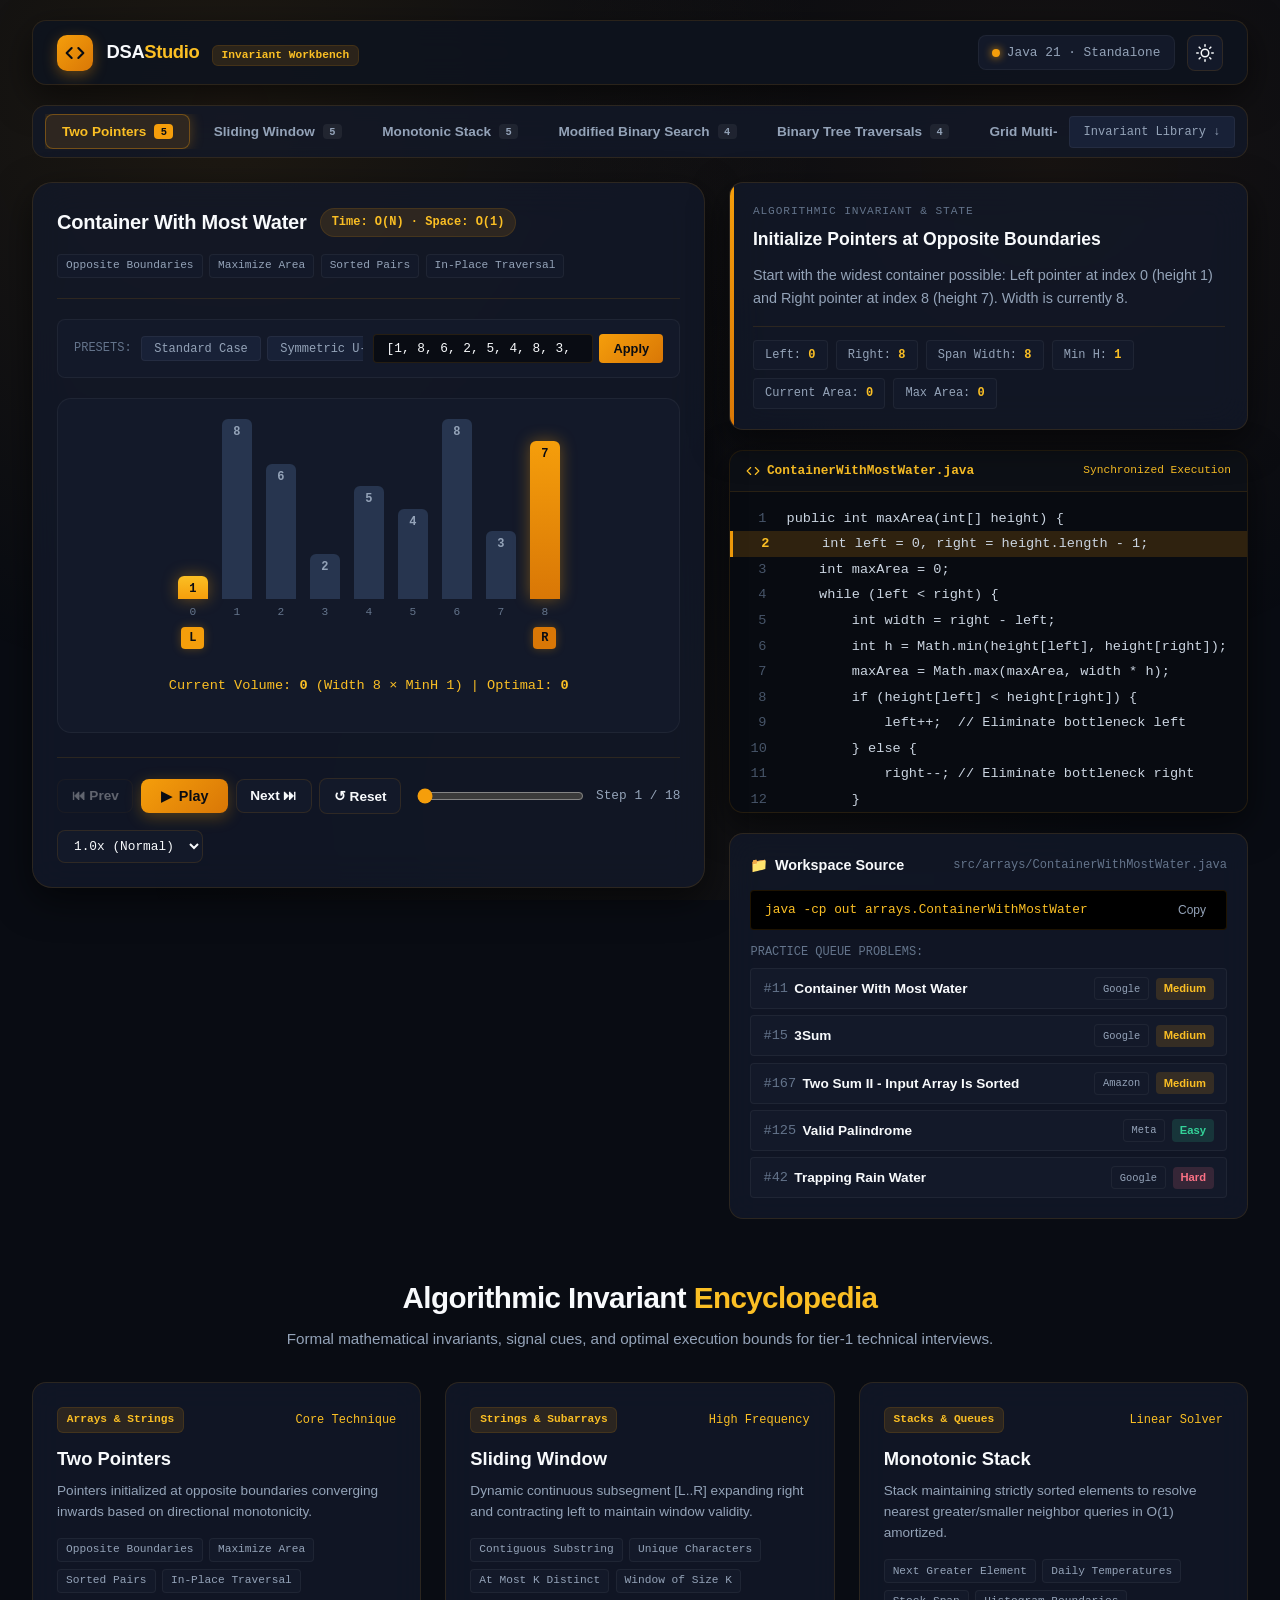
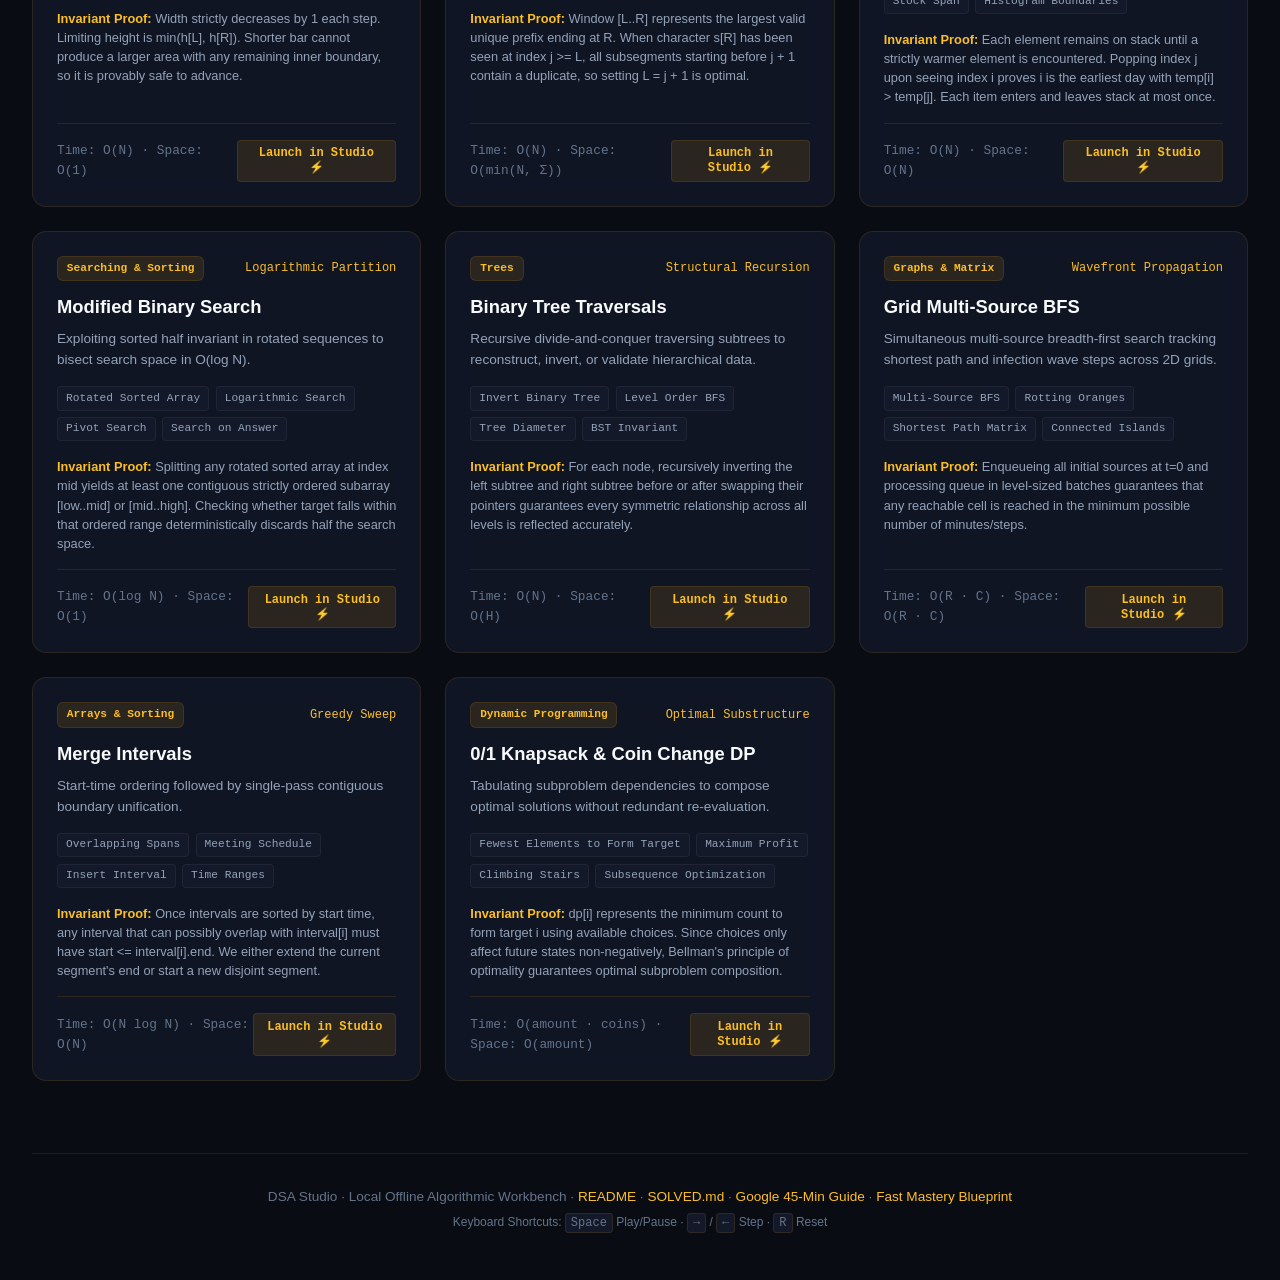
==== index.html @ 9b8bbc6b "visualiser added" ====
<!DOCTYPE html>
<html lang="en" data-theme="dark">
<head>
  <meta charset="UTF-8">
  <meta name="viewport" content="width=device-width, initial-scale=1.0">
  <title>DSA Studio — Algorithmic Invariant & State Workbench</title>
  <link rel="stylesheet" href="styles.css">
  <link rel="icon" href="data:image/svg+xml,<svg xmlns=%22http://www.w3.org/2000/svg%22 viewBox=%220 0 100 100%22><text y=%22.9em%22 font-size=%2290%22>⚡</text></svg>">
</head>
<body>

  <!-- Ambient Amber Glow Background -->
  <div class="ambient-halo"></div>

  <div class="studio-container">

    <!-- Top Studio Header -->
    <header class="studio-header">
      <div class="brand-section">
        <div class="brand-icon">
          <svg viewBox="0 0 24 24" fill="none" stroke="currentColor" stroke-linecap="round" stroke-linejoin="round">
            <polyline points="16 18 22 12 16 6"></polyline>
            <polyline points="8 6 2 12 8 18"></polyline>
          </svg>
        </div>
        <div>
          <span class="brand-title">DSA<span>Studio</span></span>
          <span class="status-tag" style="margin-left: 0.5rem;">Invariant Workbench</span>
        </div>
      </div>

      <div class="header-right-tools">
        <div class="tool-chip">
          <span class="live-indicator"></span>
          <span>Java 21 · Standalone</span>
        </div>
        <button id="themeToggle" class="theme-toggle-btn" title="Toggle Light/Dark Theme" aria-label="Toggle Theme">
          <svg width="18" height="18" viewBox="0 0 24 24" fill="none" stroke="currentColor" stroke-width="2" stroke-linecap="round" stroke-linejoin="round">
            <circle cx="12" cy="12" r="5"></circle>
            <line x1="12" y1="1" x2="12" y2="3"></line>
            <line x1="12" y1="21" x2="12" y2="23"></line>
            <line x1="4.22" y1="4.22" x2="5.64" y2="5.64"></line>
            <line x1="18.36" y1="18.36" x2="19.78" y2="19.78"></line>
            <line x1="1" y1="12" x2="3" y2="12"></line>
            <line x1="21" y1="12" x2="23" y2="12"></line>
            <line x1="4.22" y1="19.78" x2="5.64" y2="18.36"></line>
            <line x1="18.36" y1="5.64" x2="19.78" y2="4.22"></line>
          </svg>
        </button>
      </div>
    </header>

    <!-- Horizontal Pattern Selector Strip -->
    <nav class="pattern-strip-wrapper">
      <ul id="patternNavTrack" class="pattern-nav-track">
        <!-- Rendered dynamically by app.js -->
      </ul>
      <button class="preset-chip-btn" onclick="document.getElementById('referenceSection').scrollIntoView({behavior: 'smooth'})" style="padding: 0.5rem 0.85rem;">
        Invariant Library ↓
      </button>
    </nav>

    <!-- Main Studio Cockpit Grid -->
    <main class="studio-cockpit-grid">
      
      <!-- Left Panel: Execution & Canvas Stage -->
      <section class="execution-stage-card">
        
        <div class="stage-top-meta">
          <div class="problem-header-info">
            <h2 id="stageProblemTitle" class="stage-title">Container With Most Water</h2>
            <span id="stageComplexityPill" class="complexity-pill">Time: O(N) · Space: O(1)</span>
          </div>
          <div id="signalKeywordsRow" class="keywords-tag-row" style="margin-bottom: 0;">
            <!-- Rendered dynamically -->
          </div>
        </div>

        <!-- Input Workbench with Presets -->
        <div class="input-workbench-row">
          <span style="font-size: 0.75rem; font-family: var(--font-mono); color: var(--text-dim); text-transform: uppercase;">Presets:</span>
          <div id="presetPillsRow" class="preset-pills-row">
            <!-- Preset buttons rendered dynamically -->
          </div>
          <div style="display: flex; align-items: center; gap: 0.4rem;">
            <input type="text" id="customInputBox" class="custom-input-box" placeholder="Custom input...">
            <button id="applyInputBtn" class="apply-btn">Apply</button>
          </div>
        </div>

        <!-- Primary Canvas Display Area -->
        <div id="canvasDisplayStage" class="canvas-display-stage">
          <!-- Rendered dynamically based on current pattern -->
        </div>

        <!-- Playback Console Bar -->
        <div class="playback-console-bar">
          <div class="playback-ctrl-group">
            <button id="prevStepBtn" class="control-step-btn" title="Previous Step (Left Arrow)">⏮ Prev</button>
            <button id="playPauseBtn" class="play-action-btn" title="Play/Pause (Spacebar)">
              <span id="playIcon">▶</span> <span id="playText">Play</span>
            </button>
            <button id="nextStepBtn" class="control-step-btn" title="Next Step (Right Arrow)">Next ⏭</button>
            <button id="resetBtn" class="control-step-btn" title="Reset (R)">↺ Reset</button>
          </div>

          <!-- Scrubbing Slider -->
          <div class="scrubber-slider-wrapper">
            <input type="range" id="scrubberSlider" class="scrubber-slider" min="0" max="10" value="0">
            <span id="scrubberCounter" class="scrubber-counter">Step 1 / 10</span>
          </div>

          <!-- Speed Controls -->
          <div>
            <select id="speedDropdown" class="speed-dropdown">
              <option value="0.5">0.5x (Slow)</option>
              <option value="1" selected>1.0x (Normal)</option>
              <option value="1.5">1.5x (Fast)</option>
              <option value="2.5">2.5x (Sprint)</option>
            </select>
          </div>
        </div>

      </section>

      <!-- Right Panel: Invariant Telemetry & Synchronized Java Code -->
      <aside class="inspector-cockpit-column">
        
        <!-- Invariant & Decision Card -->
        <div class="invariant-card">
          <div class="card-label-small">Algorithmic Invariant & State</div>
          <h3 id="stepHeadline" class="step-headline">Evaluating State</h3>
          <p id="stepRationaleBody" class="step-rationale-body">
            Algorithmic invariant explanation detailing why this step is provably optimal.
          </p>
          <div id="telemetryGrid" class="telemetry-grid">
            <!-- Rendered dynamically -->
          </div>
        </div>

        <!-- Synchronized Java Code Viewer -->
        <div class="code-viewer-panel">
          <div class="code-titlebar">
            <div class="file-tab-label">
              <svg width="14" height="14" viewBox="0 0 24 24" fill="none" stroke="currentColor" stroke-width="2" stroke-linecap="round" stroke-linejoin="round">
                <polyline points="16 18 22 12 16 6"></polyline>
                <polyline points="8 6 2 12 8 18"></polyline>
              </svg>
              <span id="codeFilenameLabel">ContainerWithMostWater.java</span>
            </div>
            <span style="font-family: var(--font-mono); font-size: 0.7rem; color: var(--accent-light);">Synchronized Execution</span>
          </div>
          <div id="codeLinesScrollbox" class="code-lines-scrollbox">
            <!-- Code with active-line beacon -->
          </div>
        </div>

        <!-- Workspace Repo Practice Card -->
        <div class="repo-practice-box">
          <div class="repo-header-row">
            <div class="repo-label-title">
              <span style="color: var(--accent);">📁</span> Workspace Source
            </div>
            <span id="repoPathText" style="font-family: var(--font-mono); font-size: 0.75rem; color: var(--text-dim);">src/arrays/...</span>
          </div>

          <div class="cli-pill-box">
            <span id="cliCmdLabel">java -cp out arrays.ContainerWithMostWater</span>
            <button id="copyCliBtn" class="copy-icon-btn" title="Copy CLI Command">Copy</button>
          </div>

          <div style="font-size: 0.75rem; font-family: var(--font-mono); color: var(--text-dim); margin-bottom: 0.4rem; text-transform: uppercase;">
            Practice Queue Problems:
          </div>
          <ul id="practiceQueueList" class="problem-list-container">
            <!-- Curated problem entries -->
          </ul>
        </div>

      </aside>

    </main>

    <!-- Bottom Invariant Reference Section -->
    <section id="referenceSection" class="reference-matrix-section">
      <div class="matrix-header-box">
        <h2 class="matrix-heading">Algorithmic Invariant <span>Encyclopedia</span></h2>
        <p style="color: var(--text-muted); font-size: 0.95rem; margin-top: 0.35rem;">
          Formal mathematical invariants, signal cues, and optimal execution bounds for tier-1 technical interviews.
        </p>
      </div>

      <div id="referenceCardsGrid" class="matrix-cards-grid">
        <!-- Rendered dynamically from PATTERNS_DATA -->
      </div>
    </section>

    <!-- Studio Footer -->
    <footer class="studio-footer">
      <p>
        DSA Studio · Local Offline Algorithmic Workbench · 
        <a href="../README.md">README</a> · 
        <a href="../SOLVED.md">SOLVED.md</a> · 
        <a href="../notes/Google_Interview_Guide.md">Google 45-Min Guide</a> ·
        <a href="../notes/Fast_Learning_and_Deep_Mastery_Guide.md">Fast Mastery Blueprint</a>
      </p>
      <p style="margin-top: 0.4rem; font-size: 0.75rem; color: var(--text-dim);">
        Keyboard Shortcuts: <kbd style="background:var(--bg-surface); padding:2px 5px; border-radius:3px; border:1px solid var(--border);">Space</kbd> Play/Pause · 
        <kbd style="background:var(--bg-surface); padding:2px 5px; border-radius:3px; border:1px solid var(--border);">→</kbd> / <kbd style="background:var(--bg-surface); padding:2px 5px; border-radius:3px; border:1px solid var(--border);">←</kbd> Step · 
        <kbd style="background:var(--bg-surface); padding:2px 5px; border-radius:3px; border:1px solid var(--border);">R</kbd> Reset
      </p>
    </footer>

  </div>

  <!-- Scripts -->
  <script src="patterns-data.js"></script>
  <script src="visualizers.js"></script>
  <script src="app.js"></script>

</body>
</html>
---- styles.css ----
/* ==========================================================================
   DSA Studio & Algorithmic Workbench Stylesheet
   Theme: Amber Obsidian / Dark Gold Engineering Lab
   ========================================================================== */

:root {
  /* Amber Primary Palette */
  --accent: #f59e0b;
  --accent-light: #fbbf24;
  --accent-deep: #d97706;
  --accent-soft: #fef3c7;
  --accent-glow: rgba(245, 158, 11, 0.28);
  --accent-glow-subtle: rgba(245, 158, 11, 0.12);

  /* Auxiliary Accents */
  --accent-cyan: #38bdf8;
  --accent-emerald: #34d399;
  --accent-rose: #fb7185;
  --accent-purple: #c084fc;

  /* Dark Titanium Surfaces */
  --bg-primary: #090c13;
  --bg-secondary: #0e131f;
  --bg-surface: #131929;
  --bg-surface-elevated: #182137;
  --bg-card: rgba(19, 25, 41, 0.78);
  --bg-glass: rgba(14, 19, 31, 0.85);

  /* Typography Colors */
  --text-main: #f8fafc;
  --text-muted: #94a3b8;
  --text-dim: #64748b;

  /* Borders & Dividers */
  --border: rgba(245, 158, 11, 0.12);
  --border-strong: rgba(245, 158, 11, 0.35);
  --border-subtle: rgba(255, 255, 255, 0.05);

  /* Radii & Shadows */
  --radius-xs: 4px;
  --radius-sm: 8px;
  --radius-md: 14px;
  --radius-lg: 20px;
  --shadow-card: 0 12px 36px rgba(0, 0, 0, 0.55);
  --shadow-glow: 0 0 28px rgba(245, 158, 11, 0.2);

  /* Typography */
  --font-sans: -apple-system, BlinkMacSystemFont, "Segoe UI", Roboto, Inter, Helvetica, Arial, sans-serif;
  --font-mono: "JetBrains Mono", "SF Mono", Consolas, "Liberation Mono", Menlo, monospace;
}

[data-theme="light"] {
  --bg-primary: #fdfbf7;
  --bg-secondary: #f6f2e9;
  --bg-surface: #ffffff;
  --bg-surface-elevated: #fbf7ee;
  --bg-card: rgba(255, 255, 255, 0.9);
  --bg-glass: rgba(253, 251, 247, 0.88);

  --text-main: #18181b;
  --text-muted: #52525b;
  --text-dim: #a1a1aa;

  --border: rgba(217, 119, 6, 0.18);
  --border-strong: rgba(217, 119, 6, 0.45);
  --border-subtle: rgba(0, 0, 0, 0.06);

  --shadow-card: 0 8px 24px rgba(217, 119, 6, 0.08);
  --shadow-glow: 0 0 20px rgba(245, 158, 11, 0.15);
}

* {
  box-sizing: border-box;
  margin: 0;
  padding: 0;
}

body {
  background-color: var(--bg-primary);
  color: var(--text-main);
  font-family: var(--font-sans);
  line-height: 1.55;
  overflow-x: hidden;
  min-height: 100vh;
}

/* Ambient Amber Background Halo */
.ambient-halo {
  position: fixed;
  top: 0;
  left: 0;
  width: 100vw;
  height: 100vh;
  pointer-events: none;
  z-index: 0;
  background: 
    radial-gradient(circle at 18% 12%, rgba(245, 158, 11, 0.09) 0%, transparent 45%),
    radial-gradient(circle at 82% 18%, rgba(217, 119, 6, 0.07) 0%, transparent 40%),
    radial-gradient(circle at 50% 90%, rgba(245, 158, 11, 0.04) 0%, transparent 50%);
}

.studio-container {
  position: relative;
  z-index: 1;
  max-width: 1620px;
  margin: 0 auto;
  padding: 1.25rem 2rem 3rem 2rem;
}

/* ==========================================================================
   Studio Workbench Top Header
   ========================================================================== */
.studio-header {
  display: flex;
  align-items: center;
  justify-content: space-between;
  padding: 0.85rem 1.5rem;
  background: var(--bg-glass);
  backdrop-filter: blur(18px);
  -webkit-backdrop-filter: blur(18px);
  border: 1px solid var(--border);
  border-radius: var(--radius-md);
  margin-bottom: 1.25rem;
  box-shadow: var(--shadow-card);
}

.brand-section {
  display: flex;
  align-items: center;
  gap: 0.85rem;
  text-decoration: none;
  color: var(--text-main);
}

.brand-icon {
  width: 36px;
  height: 36px;
  background: linear-gradient(135deg, #f59e0b, #d97706);
  border-radius: 10px;
  display: grid;
  place-items: center;
  box-shadow: 0 4px 14px rgba(245, 158, 11, 0.35);
}

.brand-icon svg {
  width: 20px;
  height: 20px;
  stroke: #090c13;
  stroke-width: 2.5;
}

.brand-title {
  font-size: 1.15rem;
  font-weight: 800;
  letter-spacing: -0.02em;
}

.brand-title span {
  color: var(--accent-light);
}

.status-tag {
  font-size: 0.7rem;
  font-family: var(--font-mono);
  font-weight: 600;
  padding: 0.2rem 0.55rem;
  background: var(--accent-glow-subtle);
  border: 1px solid var(--border);
  border-radius: 6px;
  color: var(--accent-light);
}

.header-right-tools {
  display: flex;
  align-items: center;
  gap: 0.75rem;
}

.tool-chip {
  background: var(--bg-surface);
  border: 1px solid var(--border-subtle);
  color: var(--text-muted);
  padding: 0.4rem 0.85rem;
  border-radius: var(--radius-sm);
  font-size: 0.8rem;
  font-family: var(--font-mono);
  display: flex;
  align-items: center;
  gap: 0.4rem;
}

.tool-chip .live-indicator {
  width: 8px;
  height: 8px;
  border-radius: 50%;
  background: var(--accent);
  box-shadow: 0 0 8px var(--accent);
}

.theme-toggle-btn {
  background: var(--bg-surface);
  border: 1px solid var(--border);
  color: var(--text-main);
  width: 36px;
  height: 36px;
  border-radius: var(--radius-sm);
  display: grid;
  place-items: center;
  cursor: pointer;
  transition: all 0.2s;
}

.theme-toggle-btn:hover {
  border-color: var(--accent);
  color: var(--accent-light);
  box-shadow: 0 0 12px var(--accent-glow);
}

/* ==========================================================================
   Horizontal Pattern Switcher Strip
   ========================================================================== */
.pattern-strip-wrapper {
  background: var(--bg-card);
  backdrop-filter: blur(14px);
  border: 1px solid var(--border);
  border-radius: var(--radius-md);
  padding: 0.5rem 0.75rem;
  margin-bottom: 1.5rem;
  display: flex;
  align-items: center;
  justify-content: space-between;
  gap: 0.75rem;
  overflow-x: auto;
}

.pattern-nav-track {
  display: flex;
  align-items: center;
  gap: 0.4rem;
  list-style: none;
  overflow-x: auto;
}

.pattern-tab-btn {
  background: transparent;
  border: 1px solid transparent;
  color: var(--text-muted);
  padding: 0.55rem 1rem;
  border-radius: var(--radius-sm);
  font-size: 0.85rem;
  font-weight: 600;
  cursor: pointer;
  white-space: nowrap;
  display: inline-flex;
  align-items: center;
  gap: 0.5rem;
  transition: all 0.2s ease;
}

.pattern-tab-btn:hover {
  background: rgba(255, 255, 255, 0.04);
  color: var(--text-main);
}

.pattern-tab-btn.active {
  background: var(--accent-glow-subtle);
  border-color: var(--border-strong);
  color: var(--accent-light);
  box-shadow: 0 0 14px var(--accent-glow);
}

.pattern-tab-btn .tab-badge {
  font-size: 0.65rem;
  font-family: var(--font-mono);
  background: rgba(255, 255, 255, 0.06);
  padding: 0.1rem 0.4rem;
  border-radius: 4px;
}

.pattern-tab-btn.active .tab-badge {
  background: var(--accent);
  color: #090c13;
  font-weight: 700;
}

/* ==========================================================================
   Main Studio Cockpit Grid (Left: Stage, Right: Invariant & Code)
   ========================================================================== */
.studio-cockpit-grid {
  display: grid;
  grid-template-columns: 1.35fr 1fr;
  gap: 1.5rem;
  align-items: start;
}

@media (max-width: 1200px) {
  .studio-cockpit-grid {
    grid-template-columns: 1fr;
  }
}

/* Left Canvas Panel */
.execution-stage-card {
  background: var(--bg-card);
  backdrop-filter: blur(18px);
  border: 1px solid var(--border);
  border-radius: var(--radius-lg);
  padding: 1.5rem;
  box-shadow: var(--shadow-card);
}

.stage-top-meta {
  display: flex;
  flex-wrap: wrap;
  align-items: center;
  justify-content: space-between;
  gap: 1rem;
  border-bottom: 1px solid var(--border);
  padding-bottom: 1.25rem;
  margin-bottom: 1.25rem;
}

.problem-header-info {
  display: flex;
  align-items: center;
  gap: 0.85rem;
}

.stage-title {
  font-size: 1.25rem;
  font-weight: 800;
  letter-spacing: -0.01em;
}

.complexity-pill {
  font-family: var(--font-mono);
  font-size: 0.75rem;
  font-weight: 600;
  background: var(--accent-glow-subtle);
  color: var(--accent-light);
  border: 1px solid var(--border);
  padding: 0.25rem 0.65rem;
  border-radius: 100px;
}

/* Preset & Input Section */
.input-workbench-row {
  display: flex;
  flex-wrap: wrap;
  align-items: center;
  gap: 0.6rem;
  margin-bottom: 1.25rem;
  padding: 0.85rem 1rem;
  background: var(--bg-surface);
  border: 1px solid var(--border-subtle);
  border-radius: var(--radius-sm);
}

.preset-pills-row {
  display: flex;
  align-items: center;
  gap: 0.4rem;
  overflow-x: auto;
  flex: 1;
}

.preset-chip-btn {
  background: var(--bg-surface-elevated);
  border: 1px solid var(--border-subtle);
  color: var(--text-muted);
  padding: 0.3rem 0.75rem;
  border-radius: var(--radius-xs);
  font-size: 0.75rem;
  font-family: var(--font-mono);
  cursor: pointer;
  white-space: nowrap;
  transition: all 0.2s;
}

.preset-chip-btn:hover {
  border-color: var(--accent);
  color: var(--accent-light);
}

.custom-input-box {
  background: var(--bg-primary);
  border: 1px solid var(--border);
  color: var(--text-main);
  padding: 0.4rem 0.8rem;
  border-radius: var(--radius-xs);
  font-family: var(--font-mono);
  font-size: 0.8rem;
  width: 220px;
  transition: all 0.2s;
}

.custom-input-box:focus {
  outline: none;
  border-color: var(--accent);
  box-shadow: 0 0 10px var(--accent-glow);
}

.apply-btn {
  background: linear-gradient(135deg, #f59e0b, #d97706);
  color: #090c13;
  border: none;
  font-weight: 700;
  font-size: 0.8rem;
  padding: 0.45rem 0.9rem;
  border-radius: var(--radius-xs);
  cursor: pointer;
  transition: all 0.2s;
}

.apply-btn:hover {
  background: #fbbf24;
  box-shadow: 0 0 12px var(--accent-glow);
}

/* Primary Algorithmic Canvas Display Area */
.canvas-display-stage {
  min-height: 290px;
  background: var(--bg-surface);
  border: 1px solid var(--border-subtle);
  border-radius: var(--radius-md);
  padding: 2.25rem 1.5rem;
  display: flex;
  flex-direction: column;
  justify-content: center;
  align-items: center;
  position: relative;
  overflow-x: auto;
}

/* Studio Playback Scrubbing Console */
.playback-console-bar {
  display: flex;
  flex-wrap: wrap;
  align-items: center;
  justify-content: space-between;
  gap: 1rem;
  margin-top: 1.5rem;
  padding-top: 1.25rem;
  border-top: 1px solid var(--border);
}

.playback-ctrl-group {
  display: flex;
  align-items: center;
  gap: 0.45rem;
}

.play-action-btn {
  background: linear-gradient(135deg, #f59e0b, #d97706);
  color: #090c13;
  border: none;
  font-weight: 800;
  padding: 0.55rem 1.25rem;
  border-radius: var(--radius-sm);
  font-size: 0.9rem;
  display: inline-flex;
  align-items: center;
  gap: 0.45rem;
  cursor: pointer;
  transition: all 0.2s;
  box-shadow: 0 4px 16px rgba(245, 158, 11, 0.3);
}

.play-action-btn:hover {
  transform: translateY(-1px);
  background: #fbbf24;
  box-shadow: 0 6px 22px rgba(245, 158, 11, 0.45);
}

.control-step-btn {
  background: var(--bg-surface);
  border: 1px solid var(--border);
  color: var(--text-main);
  padding: 0.55rem 0.85rem;
  border-radius: var(--radius-sm);
  font-size: 0.85rem;
  font-weight: 600;
  cursor: pointer;
  transition: all 0.2s;
  display: inline-flex;
  align-items: center;
  gap: 0.35rem;
}

.control-step-btn:hover:not(:disabled) {
  border-color: var(--accent);
  color: var(--accent-light);
  box-shadow: 0 0 10px var(--accent-glow-subtle);
}

.control-step-btn:disabled {
  opacity: 0.35;
  cursor: not-allowed;
}

.scrubber-slider-wrapper {
  display: flex;
  align-items: center;
  gap: 0.75rem;
  flex: 1;
  max-width: 340px;
}

.scrubber-slider {
  flex: 1;
  accent-color: var(--accent);
  cursor: pointer;
}

.scrubber-counter {
  font-family: var(--font-mono);
  font-size: 0.8rem;
  color: var(--text-muted);
  white-space: nowrap;
}

.speed-dropdown {
  background: var(--bg-surface);
  border: 1px solid var(--border);
  color: var(--text-main);
  padding: 0.45rem 0.75rem;
  border-radius: var(--radius-sm);
  font-family: var(--font-mono);
  font-size: 0.8rem;
  cursor: pointer;
}

/* ==========================================================================
   Right Panel: Invariant Inspector & Synchronized Code
   ========================================================================== */
.inspector-cockpit-column {
  display: flex;
  flex-direction: column;
  gap: 1.25rem;
}

/* 1. Invariant & Decision Card */
.invariant-card {
  background: var(--bg-card);
  backdrop-filter: blur(18px);
  border: 1px solid var(--border);
  border-radius: var(--radius-md);
  padding: 1.25rem 1.4rem;
  box-shadow: var(--shadow-card);
  position: relative;
  overflow: hidden;
}

.invariant-card::before {
  content: "";
  position: absolute;
  top: 0;
  left: 0;
  width: 4px;
  height: 100%;
  background: linear-gradient(to bottom, #f59e0b, #d97706);
}

.card-label-small {
  font-size: 0.7rem;
  font-family: var(--font-mono);
  text-transform: uppercase;
  letter-spacing: 0.08em;
  color: var(--text-dim);
  margin-bottom: 0.35rem;
}

.step-headline {
  font-size: 1.1rem;
  font-weight: 700;
  color: var(--text-main);
  margin-bottom: 0.65rem;
}

.step-rationale-body {
  font-size: 0.9rem;
  color: var(--text-muted);
  line-height: 1.6;
}

/* Variables Telemetry HUD */
.telemetry-grid {
  display: flex;
  flex-wrap: wrap;
  gap: 0.5rem;
  margin-top: 1rem;
  padding-top: 0.85rem;
  border-top: 1px solid var(--border);
}

.telemetry-cell {
  background: var(--bg-surface);
  border: 1px solid var(--border-subtle);
  padding: 0.3rem 0.7rem;
  border-radius: var(--radius-xs);
  font-family: var(--font-mono);
  font-size: 0.75rem;
  color: var(--text-muted);
}

.telemetry-cell b {
  color: var(--accent-light);
}

/* 2. Synchronized Java Code Viewer */
.code-viewer-panel {
  background: #080b11;
  border: 1px solid var(--border);
  border-radius: var(--radius-md);
  overflow: hidden;
  box-shadow: var(--shadow-card);
}

.code-titlebar {
  display: flex;
  align-items: center;
  justify-content: space-between;
  background: rgba(255, 255, 255, 0.02);
  border-bottom: 1px solid var(--border);
  padding: 0.65rem 1rem;
}

.file-tab-label {
  font-family: var(--font-mono);
  font-size: 0.8rem;
  font-weight: 600;
  color: var(--accent-light);
  display: flex;
  align-items: center;
  gap: 0.4rem;
}

.code-lines-scrollbox {
  padding: 0.85rem 0;
  font-family: var(--font-mono);
  font-size: 0.85rem;
  line-height: 1.6;
  max-height: 320px;
  overflow-y: auto;
}

.code-row {
  display: flex;
  padding: 0.12rem 1.25rem;
  transition: background 0.15s ease;
}

.code-row.active-line {
  background: rgba(245, 158, 11, 0.16);
  border-left: 3px solid var(--accent);
  color: #ffffff;
}

.code-row.active-line .line-num {
  color: var(--accent-light);
  font-weight: 700;
}

.line-num {
  color: #475569;
  width: 2.25rem;
  user-select: none;
  text-align: right;
  padding-right: 1.25rem;
}

.line-code-text {
  color: #cbd5e1;
  white-space: pre;
}

/* 3. Repo Integration Card */
.repo-practice-box {
  background: var(--bg-card);
  backdrop-filter: blur(16px);
  border: 1px solid var(--border);
  border-radius: var(--radius-md);
  padding: 1.25rem;
}

.repo-header-row {
  display: flex;
  align-items: center;
  justify-content: space-between;
  margin-bottom: 0.85rem;
}

.repo-label-title {
  font-size: 0.9rem;
  font-weight: 700;
  display: flex;
  align-items: center;
  gap: 0.4rem;
}

.cli-pill-box {
  background: #000000;
  border: 1px solid var(--border);
  border-radius: var(--radius-xs);
  padding: 0.55rem 0.85rem;
  font-family: var(--font-mono);
  font-size: 0.8rem;
  color: var(--accent-light);
  display: flex;
  align-items: center;
  justify-content: space-between;
  margin-bottom: 0.85rem;
}

.copy-icon-btn {
  background: transparent;
  border: none;
  color: var(--text-muted);
  cursor: pointer;
  font-size: 0.75rem;
  padding: 0.15rem 0.4rem;
}

.copy-icon-btn:hover {
  color: #ffffff;
}

.problem-list-container {
  list-style: none;
  display: flex;
  flex-direction: column;
  gap: 0.4rem;
}

.problem-list-entry {
  display: flex;
  align-items: center;
  justify-content: space-between;
  padding: 0.5rem 0.75rem;
  background: var(--bg-surface);
  border: 1px solid var(--border-subtle);
  border-radius: var(--radius-xs);
  font-size: 0.85rem;
}

.diff-tag {
  font-size: 0.7rem;
  font-weight: 700;
  padding: 0.15rem 0.5rem;
  border-radius: 4px;
}

.diff-tag.easy { background: rgba(52, 211, 153, 0.15); color: #34d399; }
.diff-tag.medium { background: rgba(245, 158, 11, 0.15); color: #fbbf24; }
.diff-tag.hard { background: rgba(251, 113, 133, 0.15); color: #fb7185; }

/* ==========================================================================
   Algorithm-Specific Canvas Stages (Amber Themed)
   ========================================================================== */

/* 1. Two Pointers / Container Stage */
.two-pointers-stage {
  display: flex;
  align-items: flex-end;
  justify-content: center;
  gap: 14px;
  height: 220px;
  width: 100%;
  padding-bottom: 34px;
  position: relative;
}

.water-reservoir {
  position: absolute;
  bottom: 34px;
  background: rgba(245, 158, 11, 0.18);
  border-top: 2px dashed #f59e0b;
  border-bottom: 1px solid rgba(245, 158, 11, 0.35);
  transition: all 0.3s ease;
  pointer-events: none;
  display: flex;
  align-items: center;
  justify-content: center;
  font-family: var(--font-mono);
  font-size: 0.8rem;
  color: var(--accent-light);
  font-weight: 700;
}

.height-col {
  display: flex;
  flex-direction: column;
  align-items: center;
  position: relative;
  z-index: 2;
}

.pillar-bar {
  width: 30px;
  background: #27354f;
  border-radius: 6px 6px 0 0;
  transition: all 0.3s ease;
  display: flex;
  justify-content: center;
  padding-top: 4px;
  font-family: var(--font-mono);
  font-size: 0.75rem;
  color: #94a3b8;
  font-weight: 600;
}

.pillar-bar.left-active {
  background: linear-gradient(to top, #f59e0b, #fbbf24);
  color: #090c13;
  box-shadow: 0 0 16px rgba(245, 158, 11, 0.4);
}

.pillar-bar.right-active {
  background: linear-gradient(to top, #d97706, #f59e0b);
  color: #090c13;
  box-shadow: 0 0 16px rgba(245, 158, 11, 0.4);
}

.pillar-bar.eliminated {
  opacity: 0.25;
}

.pointer-pill {
  position: absolute;
  bottom: -28px;
  font-family: var(--font-mono);
  font-size: 0.75rem;
  font-weight: 800;
  padding: 0.1rem 0.5rem;
  border-radius: 4px;
  background: var(--accent);
  color: #090c13;
  box-shadow: 0 0 10px rgba(245, 158, 11, 0.3);
}

/* 2. Sliding Window Stage */
.sliding-window-stage {
  display: flex;
  flex-direction: column;
  align-items: center;
  gap: 1.5rem;
  width: 100%;
}

.char-strip-grid {
  display: flex;
  align-items: center;
  justify-content: center;
  gap: 8px;
  position: relative;
  padding: 20px 0;
}

.window-cell {
  width: 50px;
  height: 54px;
  background: var(--bg-card);
  border: 1px solid var(--border);
  border-radius: var(--radius-sm);
  display: flex;
  flex-direction: column;
  align-items: center;
  justify-content: center;
  font-size: 1.2rem;
  font-weight: 800;
  color: var(--text-main);
  position: relative;
  transition: all 0.25s;
}

.cell-sub-idx {
  font-size: 0.65rem;
  font-family: var(--font-mono);
  color: var(--text-dim);
  position: absolute;
  top: 3px;
}

.window-cell.active-window {
  background: var(--accent-glow-subtle);
  border-color: var(--accent);
  color: var(--accent-light);
  box-shadow: 0 0 14px rgba(245, 158, 11, 0.25);
}

.window-cell.duplicate-breach {
  background: rgba(251, 113, 133, 0.2);
  border-color: var(--accent-rose);
  color: #fb7185;
}

.char-seen-strip {
  display: flex;
  flex-wrap: wrap;
  gap: 0.45rem;
  justify-content: center;
}

.char-seen-tag {
  background: var(--bg-surface);
  border: 1px solid var(--border-subtle);
  padding: 0.25rem 0.65rem;
  border-radius: 4px;
  font-family: var(--font-mono);
  font-size: 0.75rem;
}

.char-seen-tag.highlighted {
  border-color: var(--accent);
  background: var(--accent-glow-subtle);
  color: var(--accent-light);
}

/* 3. Monotonic Stack Stage */
.stack-cockpit-grid {
  display: grid;
  grid-template-columns: 1.2fr 180px 1.2fr;
  gap: 1.5rem;
  width: 100%;
  align-items: center;
}

@media (max-width: 900px) {
  .stack-cockpit-grid {
    grid-template-columns: 1fr;
  }
}

.stack-beaker {
  width: 160px;
  height: 220px;
  border: 2px solid var(--border-strong);
  border-top: none;
  border-radius: 0 0 12px 12px;
  background: rgba(0, 0, 0, 0.35);
  display: flex;
  flex-direction: column-reverse;
  padding: 6px;
  gap: 6px;
  margin: 0 auto;
}

.stack-card-item {
  background: linear-gradient(135deg, #27354f, #182236);
  border: 1px solid var(--border);
  border-radius: 6px;
  padding: 0.35rem 0.5rem;
  font-family: var(--font-mono);
  font-size: 0.8rem;
  text-align: center;
  color: var(--text-main);
}

.stack-card-item.top-marker {
  border-color: var(--accent);
  box-shadow: 0 0 10px var(--accent-glow);
  color: var(--accent-light);
  font-weight: 700;
}

.temp-pill {
  width: 44px;
  height: 48px;
  background: var(--bg-card);
  border: 1px solid var(--border);
  border-radius: var(--radius-xs);
  display: flex;
  flex-direction: column;
  align-items: center;
  justify-content: center;
  font-family: var(--font-mono);
  font-size: 0.85rem;
  font-weight: 700;
}

.temp-pill.current-active {
  border-color: var(--accent);
  background: var(--accent-glow-subtle);
  color: var(--accent-light);
  box-shadow: 0 0 10px var(--accent-glow);
}

/* 4. Binary Search Stage */
.binary-array-strip {
  display: flex;
  flex-wrap: wrap;
  gap: 8px;
  justify-content: center;
  margin-bottom: 2rem;
}

.bs-cell {
  width: 50px;
  height: 54px;
  background: var(--bg-card);
  border: 1px solid var(--border);
  border-radius: var(--radius-xs);
  display: flex;
  flex-direction: column;
  align-items: center;
  justify-content: center;
  font-family: var(--font-mono);
  font-size: 1.1rem;
  font-weight: 700;
  position: relative;
  transition: all 0.25s;
}

.bs-cell.midpoint {
  background: var(--accent-glow-subtle);
  border-color: var(--accent);
  color: var(--accent-light);
  box-shadow: 0 0 16px var(--accent-glow);
}

.bs-cell.target-found {
  background: rgba(52, 211, 153, 0.25);
  border-color: #34d399;
  color: #34d399;
  transform: scale(1.08);
}

.bs-cell.discarded-zone {
  opacity: 0.2;
  text-decoration: line-through;
}

.bs-marker {
  position: absolute;
  bottom: -22px;
  font-size: 0.7rem;
  font-weight: 700;
  padding: 0.1rem 0.35rem;
  border-radius: 3px;
  background: var(--accent);
  color: #090c13;
}

/* 5. Tree Stage */
.tree-svg-canvas {
  width: 100%;
  max-width: 500px;
  height: 230px;
}

/* 6. Grid Matrix Stage */
.grid-stage-board {
  display: grid;
  gap: 8px;
  padding: 10px;
}

.grid-node-cell {
  width: 54px;
  height: 54px;
  border-radius: 8px;
  display: flex;
  align-items: center;
  justify-content: center;
  font-size: 1.25rem;
  font-weight: 700;
  font-family: var(--font-mono);
  transition: all 0.3s;
}

.grid-node-cell.fresh-orange {
  background: rgba(245, 158, 11, 0.15);
  border: 1px solid var(--border);
  color: var(--accent-light);
}

.grid-node-cell.rotten-orange {
  background: rgba(251, 113, 133, 0.25);
  border: 1px solid var(--accent-rose);
  color: #fb7185;
  box-shadow: 0 0 12px rgba(251, 113, 133, 0.3);
}

.grid-node-cell.empty-space {
  background: rgba(255, 255, 255, 0.02);
  border: 1px dashed rgba(255, 255, 255, 0.08);
  color: var(--text-dim);
}

/* 7. Intervals Stage */
.timeline-track-suite {
  display: flex;
  flex-direction: column;
  gap: 12px;
  width: 100%;
  max-width: 600px;
}

.timeline-row {
  display: flex;
  align-items: center;
  gap: 10px;
}

.timeline-groove {
  flex: 1;
  height: 32px;
  background: rgba(255, 255, 255, 0.03);
  border-radius: 6px;
  position: relative;
  overflow: hidden;
}

.timeline-bar-span {
  position: absolute;
  top: 4px;
  bottom: 4px;
  background: linear-gradient(90deg, #f59e0b, #fbbf24);
  border-radius: 4px;
  display: flex;
  align-items: center;
  justify-content: center;
  font-family: var(--font-mono);
  font-size: 0.75rem;
  font-weight: 700;
  color: #090c13;
  box-shadow: 0 0 10px rgba(245, 158, 11, 0.3);
}

/* ==========================================================================
   Pattern Invariant Reference Section (Bottom Grid)
   ========================================================================== */
.reference-matrix-section {
  margin-top: 3.5rem;
}

.matrix-header-box {
  text-align: center;
  margin-bottom: 2rem;
}

.matrix-heading {
  font-size: 1.85rem;
  font-weight: 800;
  letter-spacing: -0.02em;
}

.matrix-heading span {
  color: var(--accent-light);
}

.matrix-cards-grid {
  display: grid;
  grid-template-columns: repeat(auto-fill, minmax(350px, 1fr));
  gap: 1.5rem;
}

.matrix-entry-card {
  background: var(--bg-card);
  backdrop-filter: blur(16px);
  border: 1px solid var(--border);
  border-radius: var(--radius-md);
  padding: 1.5rem;
  transition: all 0.25s ease;
  display: flex;
  flex-direction: column;
}

.matrix-entry-card:hover {
  transform: translateY(-3px);
  border-color: var(--border-strong);
  box-shadow: var(--shadow-glow);
}

.matrix-top-row {
  display: flex;
  align-items: center;
  justify-content: space-between;
  margin-bottom: 0.75rem;
}

.matrix-pattern-title {
  font-size: 1.15rem;
  font-weight: 700;
  margin-bottom: 0.4rem;
}

.matrix-overview-text {
  font-size: 0.85rem;
  color: var(--text-muted);
  line-height: 1.55;
  margin-bottom: 1rem;
}

.keywords-tag-row {
  display: flex;
  flex-wrap: wrap;
  gap: 0.4rem;
  margin-bottom: 1rem;
}

.kw-tag {
  background: var(--bg-surface);
  border: 1px solid var(--border-subtle);
  font-family: var(--font-mono);
  font-size: 0.7rem;
  padding: 0.15rem 0.5rem;
  border-radius: 4px;
  color: var(--text-muted);
}

.matrix-card-bottom {
  display: flex;
  align-items: center;
  justify-content: space-between;
  padding-top: 1rem;
  border-top: 1px solid var(--border);
  font-size: 0.8rem;
  font-family: var(--font-mono);
  color: var(--text-dim);
  margin-top: auto;
}

.matrix-load-btn {
  background: var(--accent-glow-subtle);
  border: 1px solid var(--border);
  color: var(--accent-light);
  font-family: var(--font-mono);
  font-size: 0.75rem;
  font-weight: 700;
  padding: 0.35rem 0.75rem;
  border-radius: 4px;
  cursor: pointer;
  transition: all 0.2s;
}

.matrix-load-btn:hover {
  background: var(--accent);
  color: #090c13;
}

/* Studio Footer */
.studio-footer {
  margin-top: 4.5rem;
  padding-top: 2rem;
  border-top: 1px solid var(--border);
  text-align: center;
  color: var(--text-dim);
  font-size: 0.85rem;
}

.studio-footer a {
  color: var(--accent-light);
  text-decoration: none;
}
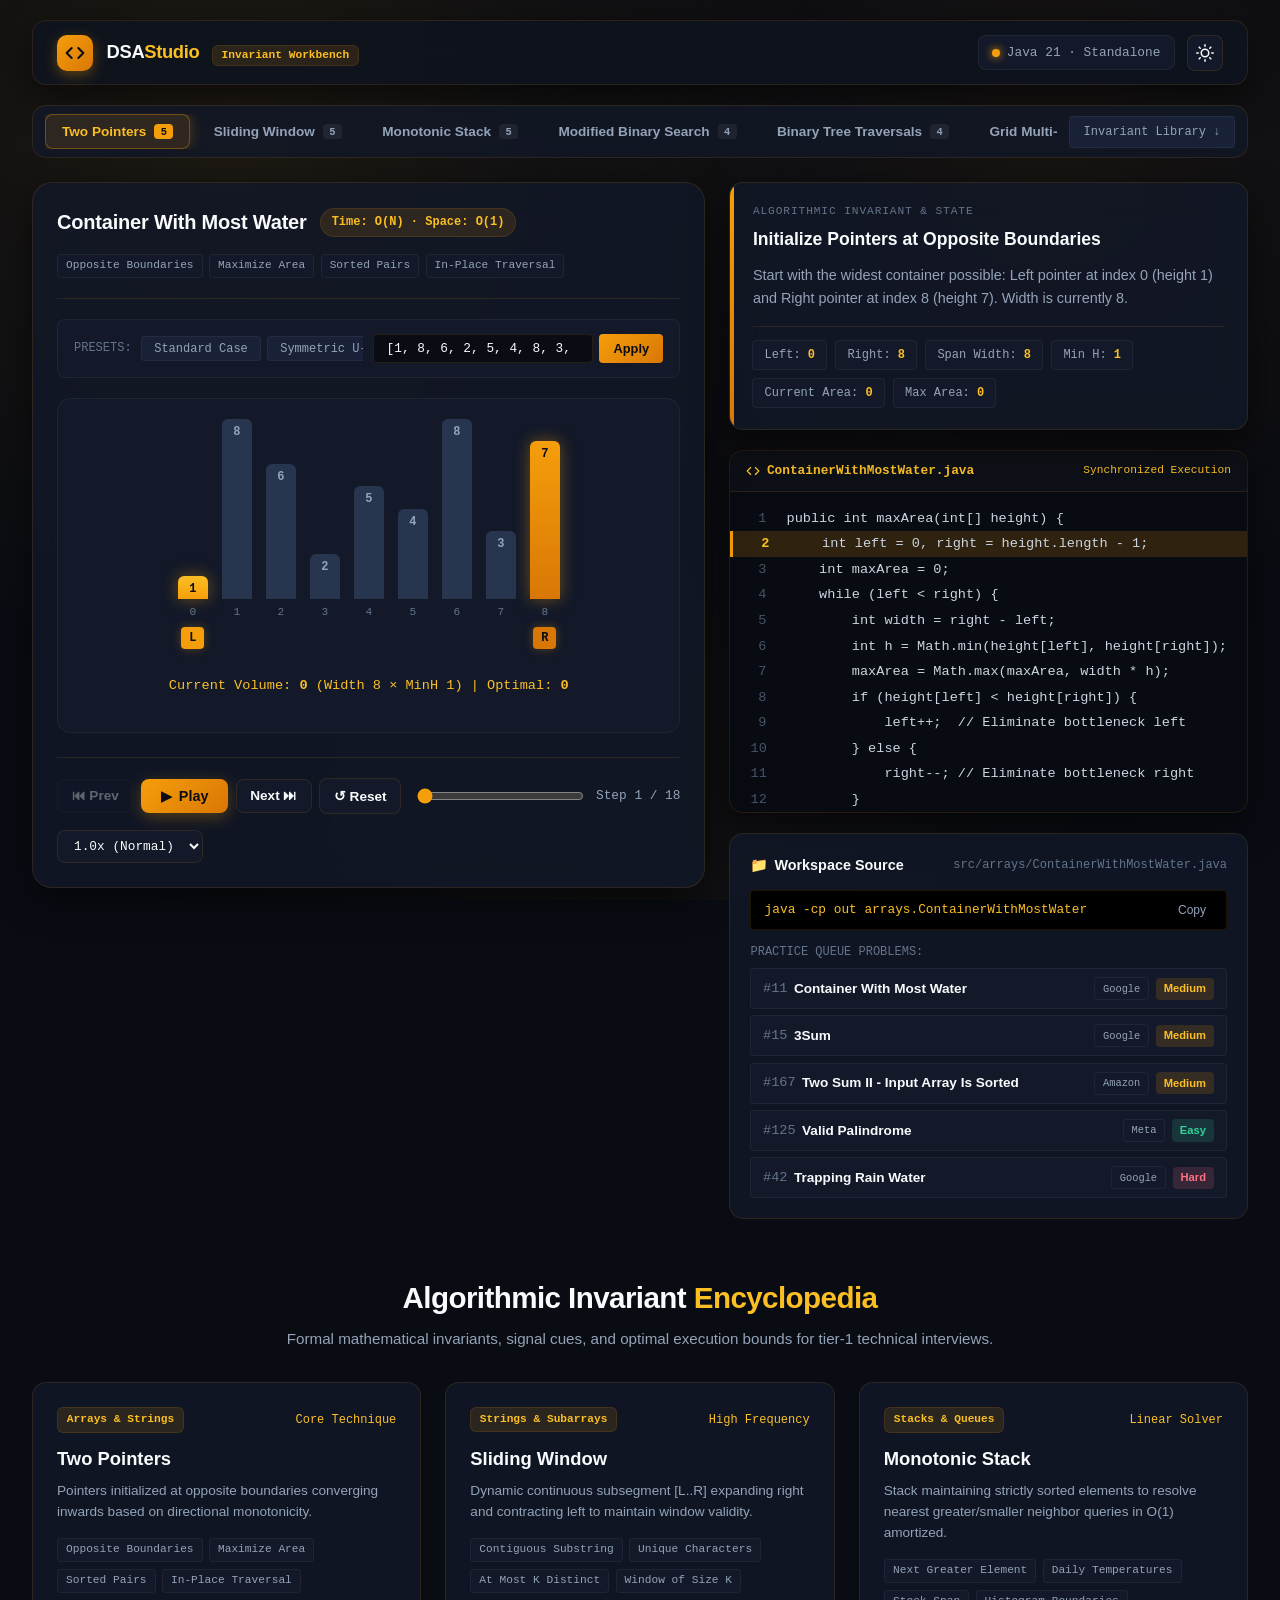
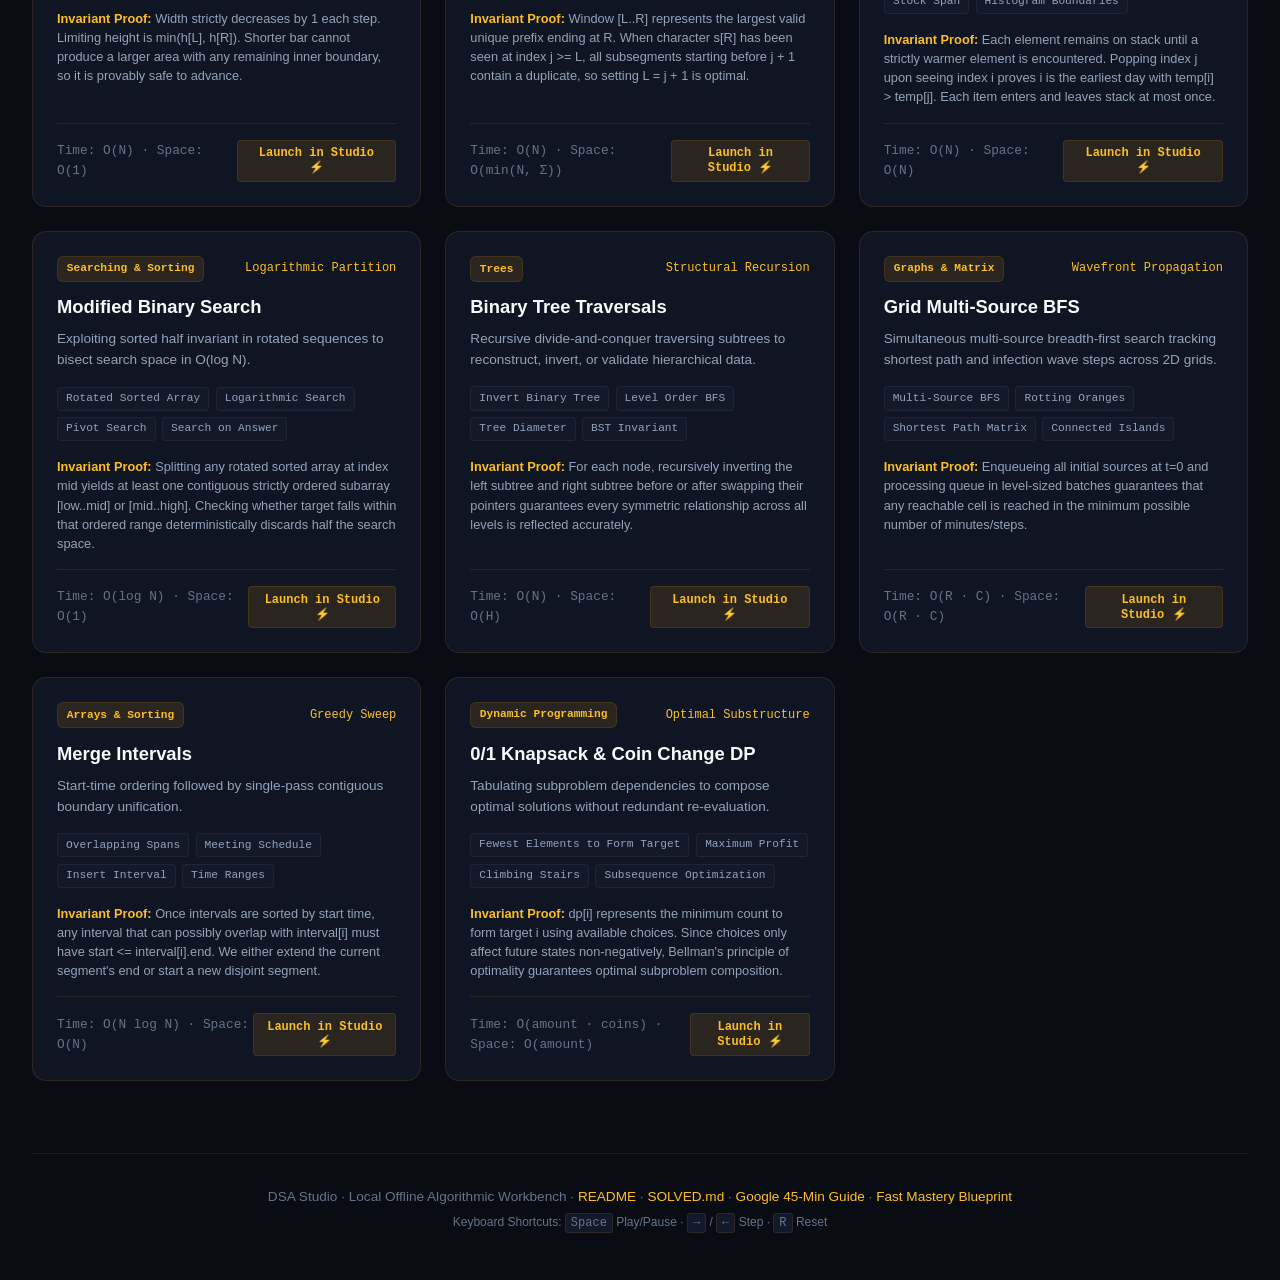
==== commit 782e6cf5: "renanme file and added binary search tree methods" ====
--- a/index.html
+++ b/index.html
@@ -1,222 +1,236 @@
 <!DOCTYPE html>
-<html lang="en" data-theme="dark">
+<html data-theme="dark" lang="en">
 <head>
-  <meta charset="UTF-8">
-  <meta name="viewport" content="width=device-width, initial-scale=1.0">
-  <title>DSA Studio — Algorithmic Invariant & State Workbench</title>
-  <link rel="stylesheet" href="styles.css">
-  <link rel="icon" href="data:image/svg+xml,<svg xmlns=%22http://www.w3.org/2000/svg%22 viewBox=%220 0 100 100%22><text y=%22.9em%22 font-size=%2290%22>⚡</text></svg>">
+    <meta charset="UTF-8">
+    <meta content="width=device-width, initial-scale=1.0" name="viewport">
+    <title>DSA Studio — Algorithmic Invariant & State Workbench</title>
+    <link href="styles.css" rel="stylesheet">
+    <link href="data:image/svg+xml,<svg xmlns=%22http://www.w3.org/2000/svg%22 viewBox=%220 0 100 100%22><text y=%22.9em%22 font-size=%2290%22>⚡</text></svg>"
+          rel="icon">
 </head>
 <body>
 
-  <!-- Ambient Amber Glow Background -->
-  <div class="ambient-halo"></div>
-
-  <div class="studio-container">
+<!-- Ambient Amber Glow Background -->
+<div class="ambient-halo"></div>
+
+<div class="studio-container">
 
     <!-- Top Studio Header -->
     <header class="studio-header">
-      <div class="brand-section">
-        <div class="brand-icon">
-          <svg viewBox="0 0 24 24" fill="none" stroke="currentColor" stroke-linecap="round" stroke-linejoin="round">
-            <polyline points="16 18 22 12 16 6"></polyline>
-            <polyline points="8 6 2 12 8 18"></polyline>
-          </svg>
-        </div>
-        <div>
-          <span class="brand-title">DSA<span>Studio</span></span>
-          <span class="status-tag" style="margin-left: 0.5rem;">Invariant Workbench</span>
-        </div>
-      </div>
-
-      <div class="header-right-tools">
-        <div class="tool-chip">
-          <span class="live-indicator"></span>
-          <span>Java 21 · Standalone</span>
-        </div>
-        <button id="themeToggle" class="theme-toggle-btn" title="Toggle Light/Dark Theme" aria-label="Toggle Theme">
-          <svg width="18" height="18" viewBox="0 0 24 24" fill="none" stroke="currentColor" stroke-width="2" stroke-linecap="round" stroke-linejoin="round">
-            <circle cx="12" cy="12" r="5"></circle>
-            <line x1="12" y1="1" x2="12" y2="3"></line>
-            <line x1="12" y1="21" x2="12" y2="23"></line>
-            <line x1="4.22" y1="4.22" x2="5.64" y2="5.64"></line>
-            <line x1="18.36" y1="18.36" x2="19.78" y2="19.78"></line>
-            <line x1="1" y1="12" x2="3" y2="12"></line>
-            <line x1="21" y1="12" x2="23" y2="12"></line>
-            <line x1="4.22" y1="19.78" x2="5.64" y2="18.36"></line>
-            <line x1="18.36" y1="5.64" x2="19.78" y2="4.22"></line>
-          </svg>
-        </button>
-      </div>
+        <div class="brand-section">
+            <div class="brand-icon">
+                <svg fill="none" stroke="currentColor" stroke-linecap="round" stroke-linejoin="round"
+                     viewBox="0 0 24 24">
+                    <polyline points="16 18 22 12 16 6"></polyline>
+                    <polyline points="8 6 2 12 8 18"></polyline>
+                </svg>
+            </div>
+            <div>
+                <span class="brand-title">DSA<span>Studio</span></span>
+                <span class="status-tag" style="margin-left: 0.5rem;">Invariant Workbench</span>
+            </div>
+        </div>
+
+        <div class="header-right-tools">
+            <div class="tool-chip">
+                <span class="live-indicator"></span>
+                <span>Java 21 · Standalone</span>
+            </div>
+            <button aria-label="Toggle Theme" class="theme-toggle-btn" id="themeToggle" title="Toggle Light/Dark Theme">
+                <svg fill="none" height="18" stroke="currentColor" stroke-linecap="round" stroke-linejoin="round" stroke-width="2"
+                     viewBox="0 0 24 24" width="18">
+                    <circle cx="12" cy="12" r="5"></circle>
+                    <line x1="12" x2="12" y1="1" y2="3"></line>
+                    <line x1="12" x2="12" y1="21" y2="23"></line>
+                    <line x1="4.22" x2="5.64" y1="4.22" y2="5.64"></line>
+                    <line x1="18.36" x2="19.78" y1="18.36" y2="19.78"></line>
+                    <line x1="1" x2="3" y1="12" y2="12"></line>
+                    <line x1="21" x2="23" y1="12" y2="12"></line>
+                    <line x1="4.22" x2="5.64" y1="19.78" y2="18.36"></line>
+                    <line x1="18.36" x2="19.78" y1="5.64" y2="4.22"></line>
+                </svg>
+            </button>
+        </div>
     </header>
 
     <!-- Horizontal Pattern Selector Strip -->
     <nav class="pattern-strip-wrapper">
-      <ul id="patternNavTrack" class="pattern-nav-track">
-        <!-- Rendered dynamically by app.js -->
-      </ul>
-      <button class="preset-chip-btn" onclick="document.getElementById('referenceSection').scrollIntoView({behavior: 'smooth'})" style="padding: 0.5rem 0.85rem;">
-        Invariant Library ↓
-      </button>
+        <ul class="pattern-nav-track" id="patternNavTrack">
+            <!-- Rendered dynamically by app.js -->
+        </ul>
+        <button class="preset-chip-btn"
+                onclick="document.getElementById('referenceSection').scrollIntoView({behavior: 'smooth'})"
+                style="padding: 0.5rem 0.85rem;">
+            Invariant Library ↓
+        </button>
     </nav>
 
     <!-- Main Studio Cockpit Grid -->
     <main class="studio-cockpit-grid">
-      
-      <!-- Left Panel: Execution & Canvas Stage -->
-      <section class="execution-stage-card">
-        
-        <div class="stage-top-meta">
-          <div class="problem-header-info">
-            <h2 id="stageProblemTitle" class="stage-title">Container With Most Water</h2>
-            <span id="stageComplexityPill" class="complexity-pill">Time: O(N) · Space: O(1)</span>
-          </div>
-          <div id="signalKeywordsRow" class="keywords-tag-row" style="margin-bottom: 0;">
-            <!-- Rendered dynamically -->
-          </div>
-        </div>
-
-        <!-- Input Workbench with Presets -->
-        <div class="input-workbench-row">
-          <span style="font-size: 0.75rem; font-family: var(--font-mono); color: var(--text-dim); text-transform: uppercase;">Presets:</span>
-          <div id="presetPillsRow" class="preset-pills-row">
-            <!-- Preset buttons rendered dynamically -->
-          </div>
-          <div style="display: flex; align-items: center; gap: 0.4rem;">
-            <input type="text" id="customInputBox" class="custom-input-box" placeholder="Custom input...">
-            <button id="applyInputBtn" class="apply-btn">Apply</button>
-          </div>
-        </div>
-
-        <!-- Primary Canvas Display Area -->
-        <div id="canvasDisplayStage" class="canvas-display-stage">
-          <!-- Rendered dynamically based on current pattern -->
-        </div>
-
-        <!-- Playback Console Bar -->
-        <div class="playback-console-bar">
-          <div class="playback-ctrl-group">
-            <button id="prevStepBtn" class="control-step-btn" title="Previous Step (Left Arrow)">⏮ Prev</button>
-            <button id="playPauseBtn" class="play-action-btn" title="Play/Pause (Spacebar)">
-              <span id="playIcon">▶</span> <span id="playText">Play</span>
-            </button>
-            <button id="nextStepBtn" class="control-step-btn" title="Next Step (Right Arrow)">Next ⏭</button>
-            <button id="resetBtn" class="control-step-btn" title="Reset (R)">↺ Reset</button>
-          </div>
-
-          <!-- Scrubbing Slider -->
-          <div class="scrubber-slider-wrapper">
-            <input type="range" id="scrubberSlider" class="scrubber-slider" min="0" max="10" value="0">
-            <span id="scrubberCounter" class="scrubber-counter">Step 1 / 10</span>
-          </div>
-
-          <!-- Speed Controls -->
-          <div>
-            <select id="speedDropdown" class="speed-dropdown">
-              <option value="0.5">0.5x (Slow)</option>
-              <option value="1" selected>1.0x (Normal)</option>
-              <option value="1.5">1.5x (Fast)</option>
-              <option value="2.5">2.5x (Sprint)</option>
-            </select>
-          </div>
-        </div>
-
-      </section>
-
-      <!-- Right Panel: Invariant Telemetry & Synchronized Java Code -->
-      <aside class="inspector-cockpit-column">
-        
-        <!-- Invariant & Decision Card -->
-        <div class="invariant-card">
-          <div class="card-label-small">Algorithmic Invariant & State</div>
-          <h3 id="stepHeadline" class="step-headline">Evaluating State</h3>
-          <p id="stepRationaleBody" class="step-rationale-body">
-            Algorithmic invariant explanation detailing why this step is provably optimal.
-          </p>
-          <div id="telemetryGrid" class="telemetry-grid">
-            <!-- Rendered dynamically -->
-          </div>
-        </div>
-
-        <!-- Synchronized Java Code Viewer -->
-        <div class="code-viewer-panel">
-          <div class="code-titlebar">
-            <div class="file-tab-label">
-              <svg width="14" height="14" viewBox="0 0 24 24" fill="none" stroke="currentColor" stroke-width="2" stroke-linecap="round" stroke-linejoin="round">
-                <polyline points="16 18 22 12 16 6"></polyline>
-                <polyline points="8 6 2 12 8 18"></polyline>
-              </svg>
-              <span id="codeFilenameLabel">ContainerWithMostWater.java</span>
-            </div>
-            <span style="font-family: var(--font-mono); font-size: 0.7rem; color: var(--accent-light);">Synchronized Execution</span>
-          </div>
-          <div id="codeLinesScrollbox" class="code-lines-scrollbox">
-            <!-- Code with active-line beacon -->
-          </div>
-        </div>
-
-        <!-- Workspace Repo Practice Card -->
-        <div class="repo-practice-box">
-          <div class="repo-header-row">
-            <div class="repo-label-title">
-              <span style="color: var(--accent);">📁</span> Workspace Source
-            </div>
-            <span id="repoPathText" style="font-family: var(--font-mono); font-size: 0.75rem; color: var(--text-dim);">src/arrays/...</span>
-          </div>
-
-          <div class="cli-pill-box">
-            <span id="cliCmdLabel">java -cp out arrays.ContainerWithMostWater</span>
-            <button id="copyCliBtn" class="copy-icon-btn" title="Copy CLI Command">Copy</button>
-          </div>
-
-          <div style="font-size: 0.75rem; font-family: var(--font-mono); color: var(--text-dim); margin-bottom: 0.4rem; text-transform: uppercase;">
-            Practice Queue Problems:
-          </div>
-          <ul id="practiceQueueList" class="problem-list-container">
-            <!-- Curated problem entries -->
-          </ul>
-        </div>
-
-      </aside>
+
+        <!-- Left Panel: Execution & Canvas Stage -->
+        <section class="execution-stage-card">
+
+            <div class="stage-top-meta">
+                <div class="problem-header-info">
+                    <h2 class="stage-title" id="stageProblemTitle">Container With Most Water</h2>
+                    <span class="complexity-pill" id="stageComplexityPill">Time: O(N) · Space: O(1)</span>
+                </div>
+                <div class="keywords-tag-row" id="signalKeywordsRow" style="margin-bottom: 0;">
+                    <!-- Rendered dynamically -->
+                </div>
+            </div>
+
+            <!-- Input Workbench with Presets -->
+            <div class="input-workbench-row">
+                <span style="font-size: 0.75rem; font-family: var(--font-mono); color: var(--text-dim); text-transform: uppercase;">Presets:</span>
+                <div class="preset-pills-row" id="presetPillsRow">
+                    <!-- Preset buttons rendered dynamically -->
+                </div>
+                <div style="display: flex; align-items: center; gap: 0.4rem;">
+                    <input class="custom-input-box" id="customInputBox" placeholder="Custom input..." type="text">
+                    <button class="apply-btn" id="applyInputBtn">Apply</button>
+                </div>
+            </div>
+
+            <!-- Primary Canvas Display Area -->
+            <div class="canvas-display-stage" id="canvasDisplayStage">
+                <!-- Rendered dynamically based on current pattern -->
+            </div>
+
+            <!-- Playback Console Bar -->
+            <div class="playback-console-bar">
+                <div class="playback-ctrl-group">
+                    <button class="control-step-btn" id="prevStepBtn" title="Previous Step (Left Arrow)">⏮ Prev</button>
+                    <button class="play-action-btn" id="playPauseBtn" title="Play/Pause (Spacebar)">
+                        <span id="playIcon">▶</span> <span id="playText">Play</span>
+                    </button>
+                    <button class="control-step-btn" id="nextStepBtn" title="Next Step (Right Arrow)">Next ⏭</button>
+                    <button class="control-step-btn" id="resetBtn" title="Reset (R)">↺ Reset</button>
+                </div>
+
+                <!-- Scrubbing Slider -->
+                <div class="scrubber-slider-wrapper">
+                    <input class="scrubber-slider" id="scrubberSlider" max="10" min="0" type="range" value="0">
+                    <span class="scrubber-counter" id="scrubberCounter">Step 1 / 10</span>
+                </div>
+
+                <!-- Speed Controls -->
+                <div>
+                    <select class="speed-dropdown" id="speedDropdown">
+                        <option value="0.5">0.5x (Slow)</option>
+                        <option selected value="1">1.0x (Normal)</option>
+                        <option value="1.5">1.5x (Fast)</option>
+                        <option value="2.5">2.5x (Sprint)</option>
+                    </select>
+                </div>
+            </div>
+
+        </section>
+
+        <!-- Right Panel: Invariant Telemetry & Synchronized Java Code -->
+        <aside class="inspector-cockpit-column">
+
+            <!-- Invariant & Decision Card -->
+            <div class="invariant-card">
+                <div class="card-label-small">Algorithmic Invariant & State</div>
+                <h3 class="step-headline" id="stepHeadline">Evaluating State</h3>
+                <p class="step-rationale-body" id="stepRationaleBody">
+                    Algorithmic invariant explanation detailing why this step is provably optimal.
+                </p>
+                <div class="telemetry-grid" id="telemetryGrid">
+                    <!-- Rendered dynamically -->
+                </div>
+            </div>
+
+            <!-- Synchronized Java Code Viewer -->
+            <div class="code-viewer-panel">
+                <div class="code-titlebar">
+                    <div class="file-tab-label">
+                        <svg fill="none" height="14" stroke="currentColor" stroke-linecap="round" stroke-linejoin="round"
+                             stroke-width="2" viewBox="0 0 24 24" width="14">
+                            <polyline points="16 18 22 12 16 6"></polyline>
+                            <polyline points="8 6 2 12 8 18"></polyline>
+                        </svg>
+                        <span id="codeFilenameLabel">ContainerWithMostWater.java</span>
+                    </div>
+                    <span style="font-family: var(--font-mono); font-size: 0.7rem; color: var(--accent-light);">Synchronized Execution</span>
+                </div>
+                <div class="code-lines-scrollbox" id="codeLinesScrollbox">
+                    <!-- Code with active-line beacon -->
+                </div>
+            </div>
+
+            <!-- Workspace Repo Practice Card -->
+            <div class="repo-practice-box">
+                <div class="repo-header-row">
+                    <div class="repo-label-title">
+                        <span style="color: var(--accent);">📁</span> Workspace Source
+                    </div>
+                    <span id="repoPathText"
+                          style="font-family: var(--font-mono); font-size: 0.75rem; color: var(--text-dim);">src/Arrays/...</span>
+                </div>
+
+                <div class="cli-pill-box">
+                    <span id="cliCmdLabel">java -cp out Arrays.ContainerWithMostWater</span>
+                    <button class="copy-icon-btn" id="copyCliBtn" title="Copy CLI Command">Copy</button>
+                </div>
+
+                <div style="font-size: 0.75rem; font-family: var(--font-mono); color: var(--text-dim); margin-bottom: 0.4rem; text-transform: uppercase;">
+                    Practice Queue Problems:
+                </div>
+                <ul class="problem-list-container" id="practiceQueueList">
+                    <!-- Curated problem entries -->
+                </ul>
+            </div>
+
+        </aside>
 
     </main>
 
     <!-- Bottom Invariant Reference Section -->
-    <section id="referenceSection" class="reference-matrix-section">
-      <div class="matrix-header-box">
-        <h2 class="matrix-heading">Algorithmic Invariant <span>Encyclopedia</span></h2>
-        <p style="color: var(--text-muted); font-size: 0.95rem; margin-top: 0.35rem;">
-          Formal mathematical invariants, signal cues, and optimal execution bounds for tier-1 technical interviews.
-        </p>
-      </div>
-
-      <div id="referenceCardsGrid" class="matrix-cards-grid">
-        <!-- Rendered dynamically from PATTERNS_DATA -->
-      </div>
+    <section class="reference-matrix-section" id="referenceSection">
+        <div class="matrix-header-box">
+            <h2 class="matrix-heading">Algorithmic Invariant <span>Encyclopedia</span></h2>
+            <p style="color: var(--text-muted); font-size: 0.95rem; margin-top: 0.35rem;">
+                Formal mathematical invariants, signal cues, and optimal execution bounds for tier-1 technical
+                interviews.
+            </p>
+        </div>
+
+        <div class="matrix-cards-grid" id="referenceCardsGrid">
+            <!-- Rendered dynamically from PATTERNS_DATA -->
+        </div>
     </section>
 
     <!-- Studio Footer -->
     <footer class="studio-footer">
-      <p>
-        DSA Studio · Local Offline Algorithmic Workbench · 
-        <a href="../README.md">README</a> · 
-        <a href="../SOLVED.md">SOLVED.md</a> · 
-        <a href="../notes/Google_Interview_Guide.md">Google 45-Min Guide</a> ·
-        <a href="../notes/Fast_Learning_and_Deep_Mastery_Guide.md">Fast Mastery Blueprint</a>
-      </p>
-      <p style="margin-top: 0.4rem; font-size: 0.75rem; color: var(--text-dim);">
-        Keyboard Shortcuts: <kbd style="background:var(--bg-surface); padding:2px 5px; border-radius:3px; border:1px solid var(--border);">Space</kbd> Play/Pause · 
-        <kbd style="background:var(--bg-surface); padding:2px 5px; border-radius:3px; border:1px solid var(--border);">→</kbd> / <kbd style="background:var(--bg-surface); padding:2px 5px; border-radius:3px; border:1px solid var(--border);">←</kbd> Step · 
-        <kbd style="background:var(--bg-surface); padding:2px 5px; border-radius:3px; border:1px solid var(--border);">R</kbd> Reset
-      </p>
+        <p>
+            DSA Studio · Local Offline Algorithmic Workbench ·
+            <a href="../README.md">README</a> ·
+            <a href="../SOLVED.md">SOLVED.md</a> ·
+            <a href="../notes/Google_Interview_Guide.md">Google 45-Min Guide</a> ·
+            <a href="../notes/Fast_Learning_and_Deep_Mastery_Guide.md">Fast Mastery Blueprint</a>
+        </p>
+        <p style="margin-top: 0.4rem; font-size: 0.75rem; color: var(--text-dim);">
+            Keyboard Shortcuts: <kbd
+                style="background:var(--bg-surface); padding:2px 5px; border-radius:3px; border:1px solid var(--border);">Space</kbd>
+            Play/Pause ·
+            <kbd style="background:var(--bg-surface); padding:2px 5px; border-radius:3px; border:1px solid var(--border);">→</kbd>
+            / <kbd
+                style="background:var(--bg-surface); padding:2px 5px; border-radius:3px; border:1px solid var(--border);">←</kbd>
+            Step ·
+            <kbd style="background:var(--bg-surface); padding:2px 5px; border-radius:3px; border:1px solid var(--border);">R</kbd>
+            Reset
+        </p>
     </footer>
 
-  </div>
-
-  <!-- Scripts -->
-  <script src="patterns-data.js"></script>
-  <script src="visualizers.js"></script>
-  <script src="app.js"></script>
+</div>
+
+<!-- Scripts -->
+<script src="patterns-data.js"></script>
+<script src="visualizers.js"></script>
+<script src="app.js"></script>
 
 </body>
 </html>
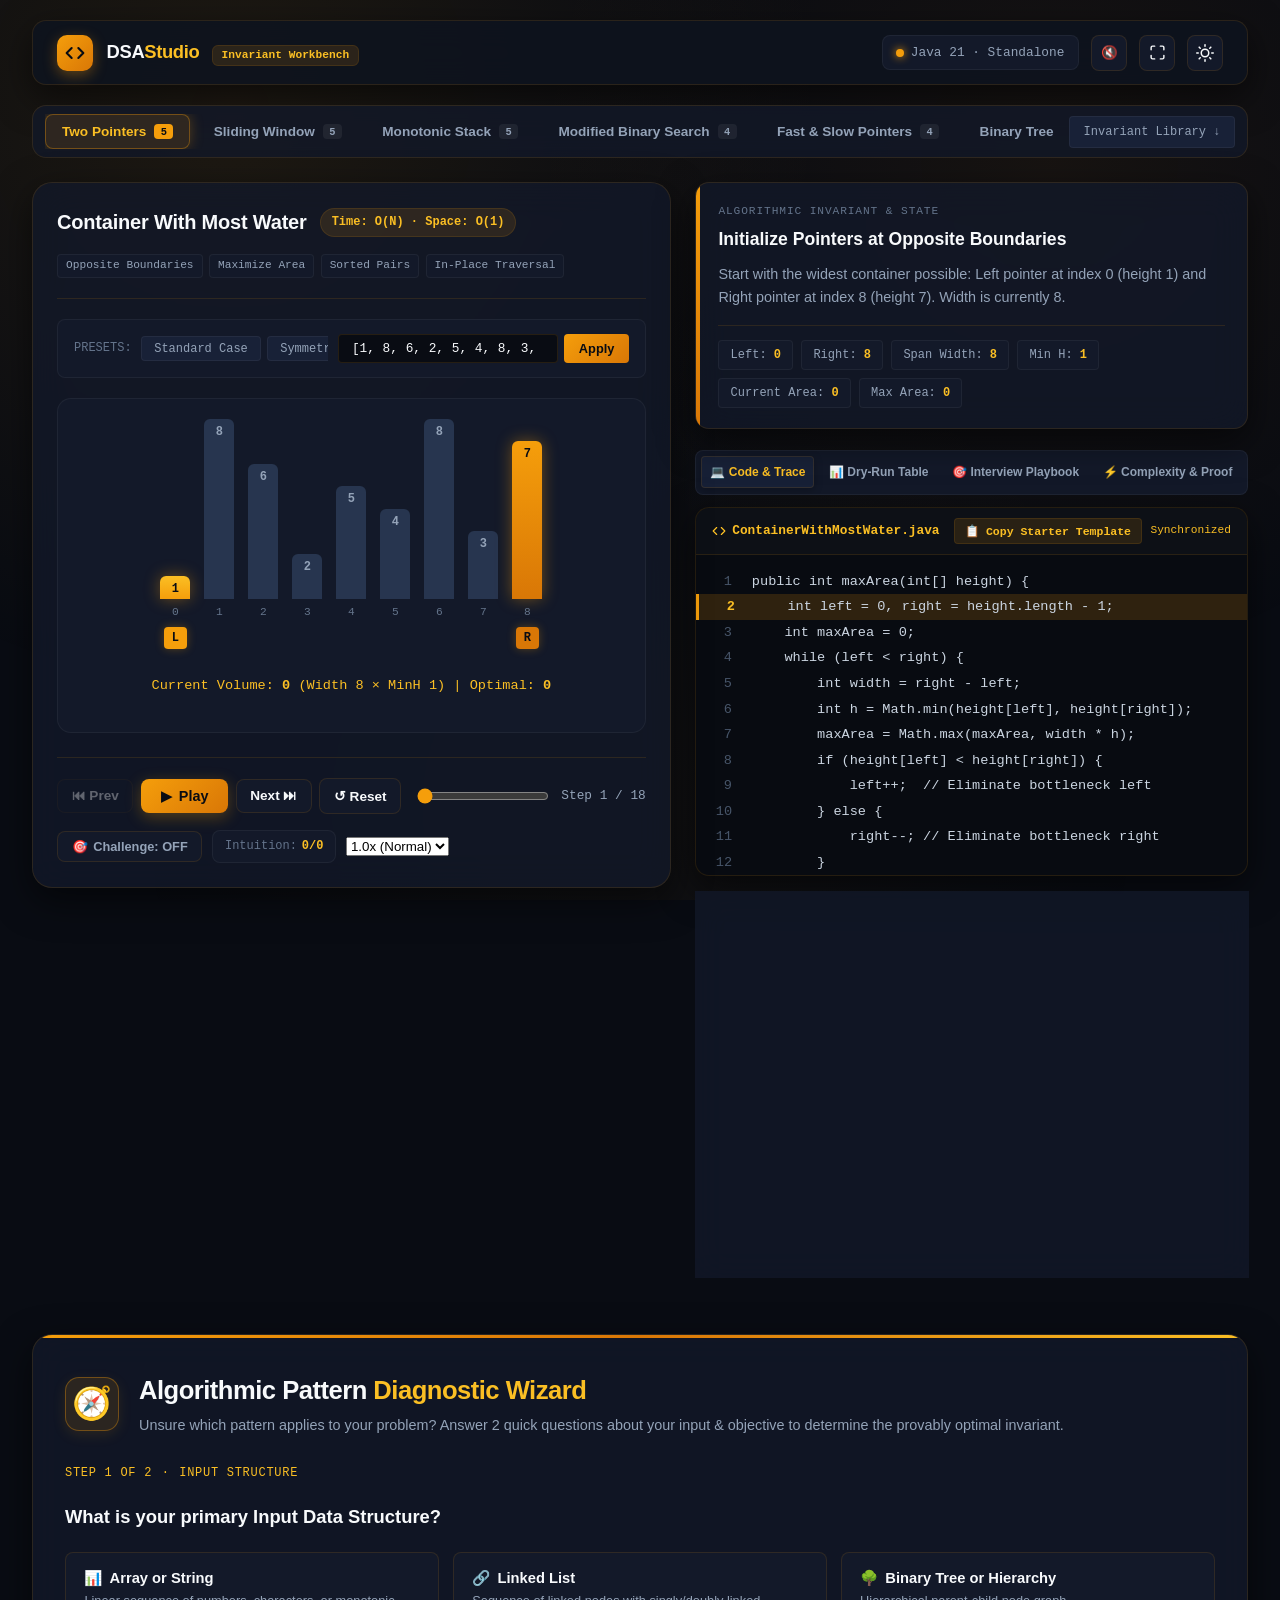
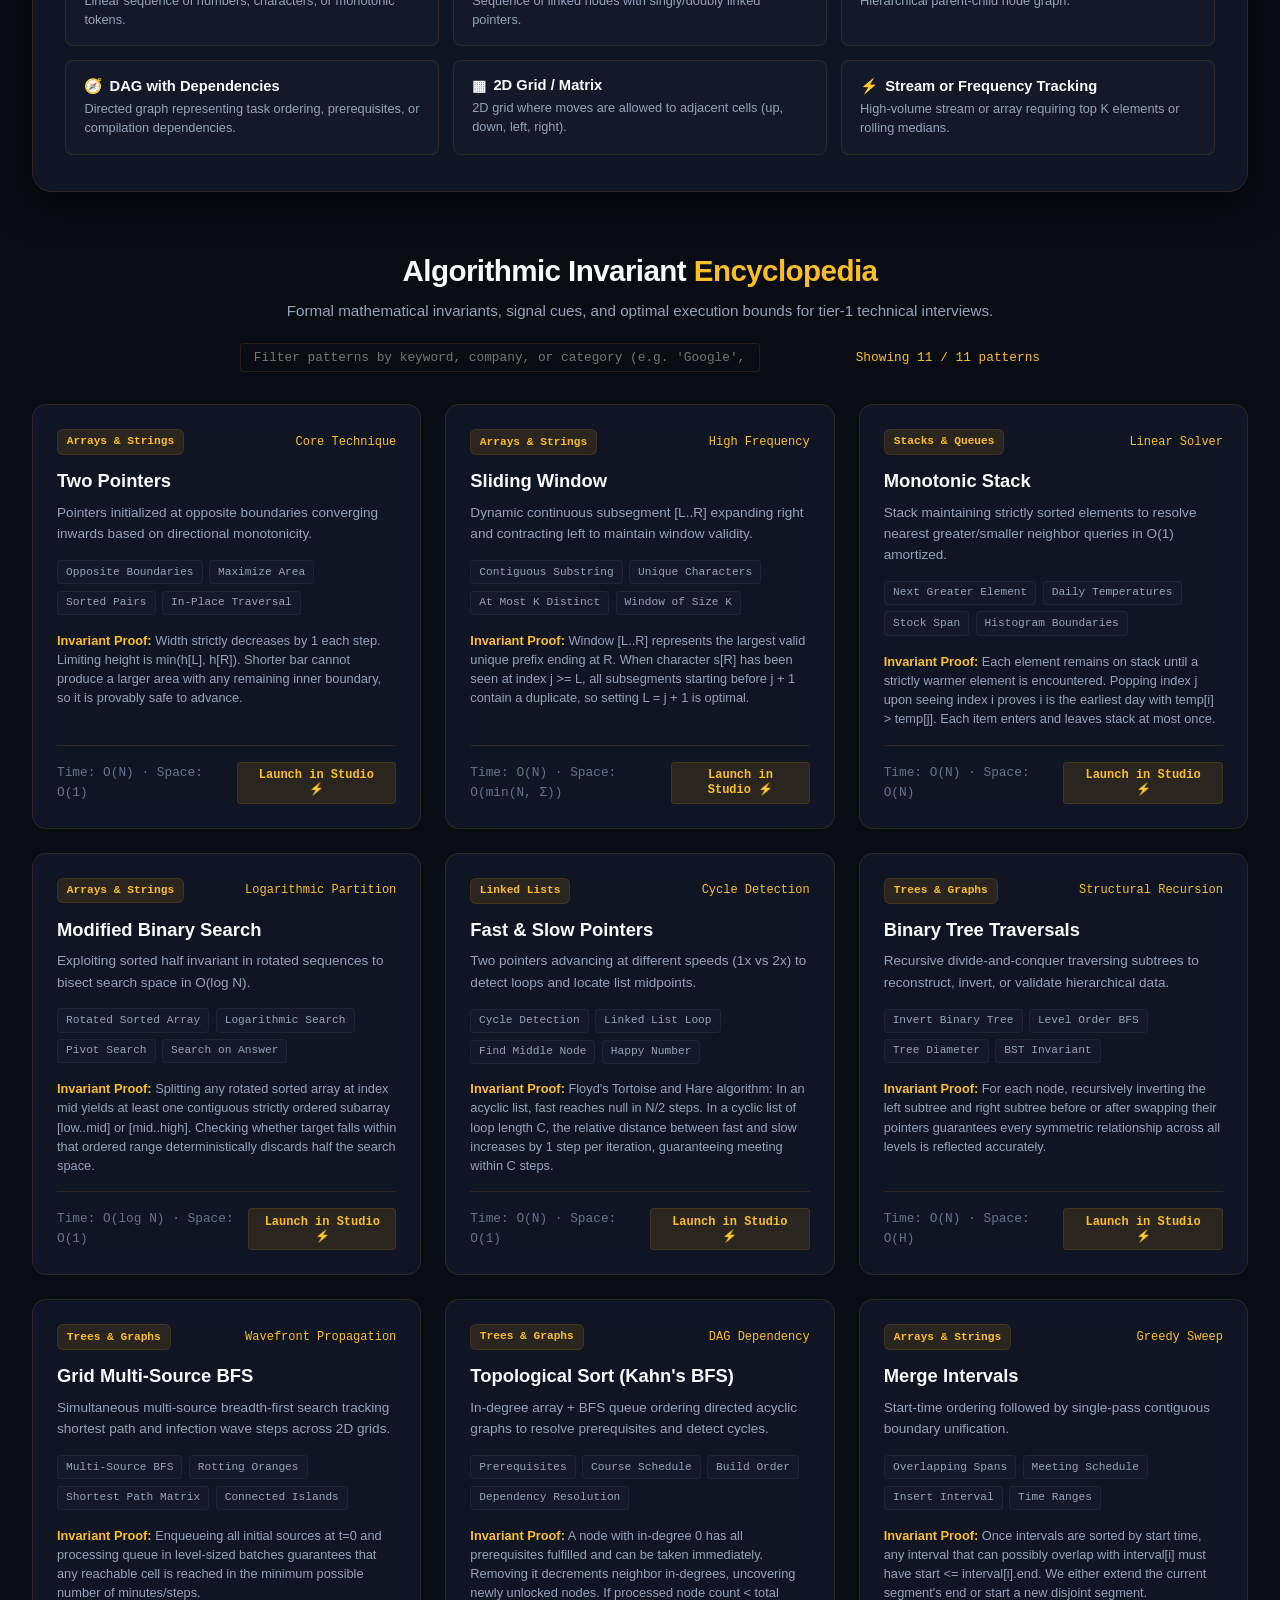
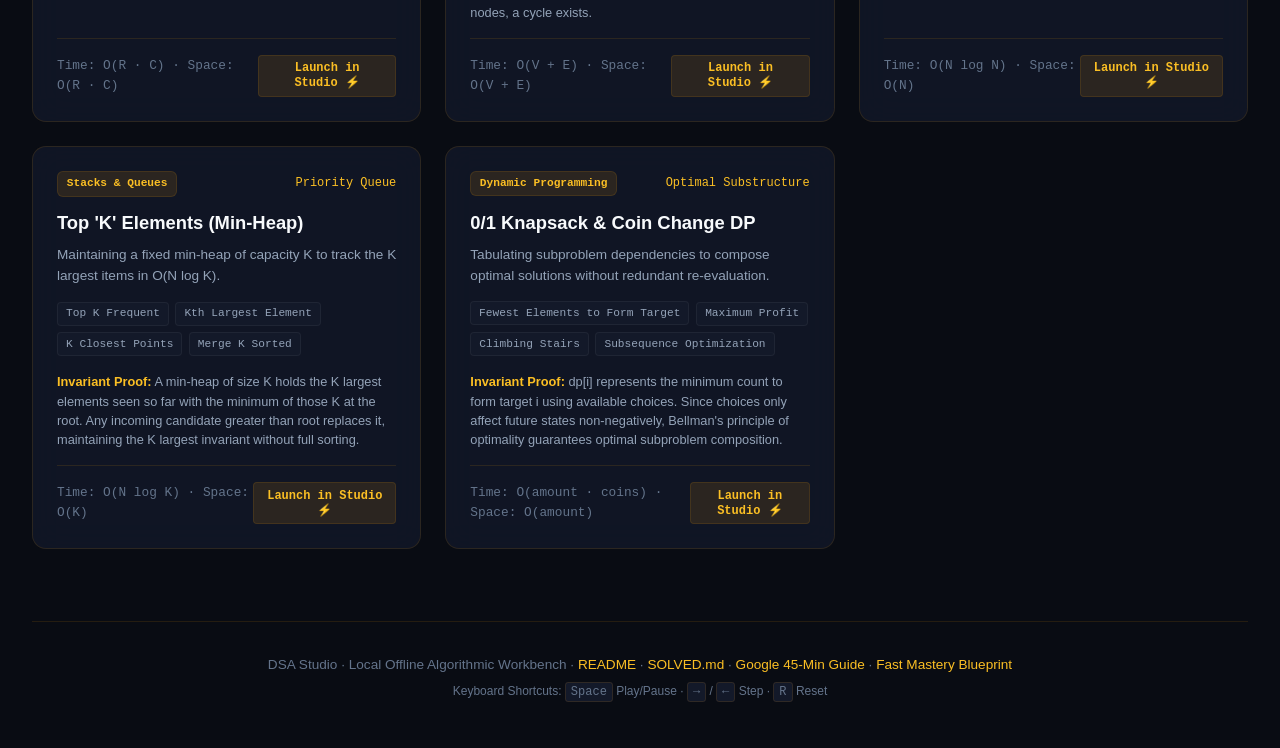
==== commit 71e857de: "visualise pages changes" ====
--- a/index.html
+++ b/index.html
@@ -36,6 +36,14 @@
                 <span class="live-indicator"></span>
                 <span>Java 21 · Standalone</span>
             </div>
+            <button aria-label="Toggle Sound Effects" class="theme-toggle-btn" id="soundToggleBtn" title="Toggle Synthesizer Sound FX (Muted)">
+                <span id="soundIcon">🔇</span>
+            </button>
+            <button aria-label="Toggle Fullscreen" class="theme-toggle-btn" id="fullscreenToggleBtn" title="Toggle Fullscreen">
+                <svg fill="none" height="17" stroke="currentColor" stroke-linecap="round" stroke-linejoin="round" stroke-width="2" viewBox="0 0 24 24" width="17">
+                    <path d="M8 3H5a2 2 0 0 0-2 2v3m18 0V5a2 2 0 0 0-2-2h-3m0 18h3a2 2 0 0 0 2-2v-3M3 16v3a2 2 0 0 0 2 2h3"/>
+                </svg>
+            </button>
             <button aria-label="Toggle Theme" class="theme-toggle-btn" id="themeToggle" title="Toggle Light/Dark Theme">
                 <svg fill="none" height="18" stroke="currentColor" stroke-linecap="round" stroke-linejoin="round" stroke-width="2"
                      viewBox="0 0 24 24" width="18">
@@ -94,8 +102,33 @@
             </div>
 
             <!-- Primary Canvas Display Area -->
+            <!-- Primary Canvas Display Area with Challenge Card Overlay -->
             <div class="canvas-display-stage" id="canvasDisplayStage">
                 <!-- Rendered dynamically based on current pattern -->
+
+                <!-- Interactive Challenge Card Modal Overlay -->
+                <div class="challenge-card-overlay hidden" id="challengeCardOverlay">
+                    <div class="challenge-card-box" id="challengeCardBox">
+                        <div class="challenge-badge-row">
+                            <span class="challenge-badge">⚡ Active Intuition Checkpoint</span>
+                            <span class="challenge-step-badge" id="challengeStepBadge">Step 1</span>
+                        </div>
+                        <h3 class="challenge-question-title" id="challengeQuestionTitle">
+                            Which pointer should advance next and why?
+                        </h3>
+                        <p class="challenge-context-hint" id="challengeContextHint">
+                            Evaluate the bottleneck height vs container width invariant.
+                        </p>
+                        <div class="challenge-options-list" id="challengeOptionsList">
+                            <!-- Options rendered dynamically -->
+                        </div>
+                        <div class="challenge-feedback-box hidden" id="challengeFeedbackBox">
+                            <div class="feedback-status" id="feedbackStatus">✓ Correct Intuition!</div>
+                            <p class="feedback-explanation" id="feedbackExplanation"></p>
+                            <button class="challenge-continue-btn" id="challengeContinueBtn">Continue Execution ➔</button>
+                        </div>
+                    </div>
+                </div>
             </div>
 
             <!-- Playback Console Bar -->
@@ -115,8 +148,14 @@
                     <span class="scrubber-counter" id="scrubberCounter">Step 1 / 10</span>
                 </div>
 
-                <!-- Speed Controls -->
-                <div>
+                <!-- Speed & Interactive Intuition Challenge Controls -->
+                <div class="playback-tools-group">
+                    <button class="challenge-mode-toggle-btn" id="challengeModeBtn" title="Toggle Interactive Prediction Mode (Pauses at decision branches to test invariant intuition)">
+                        <span id="challengeIcon">🎯</span> <span id="challengeBtnText">Challenge: OFF</span>
+                    </button>
+                    <div class="intuition-score-pill" id="intuitionScorePill" title="Intuition Accuracy">
+                        <span>Intuition: </span><b id="intuitionScoreVal">0/0</b>
+                    </div>
                     <select class="speed-dropdown" id="speedDropdown">
                         <option value="0.5">0.5x (Slow)</option>
                         <option selected value="1">1.0x (Normal)</option>
@@ -128,10 +167,10 @@
 
         </section>
 
-        <!-- Right Panel: Invariant Telemetry & Synchronized Java Code -->
+        <!-- Right Panel: Invariant Telemetry & Tabbed Inspector Cockpit -->
         <aside class="inspector-cockpit-column">
 
-            <!-- Invariant & Decision Card -->
+            <!-- Invariant & Decision Card (Live Step Feedback) -->
             <div class="invariant-card">
                 <div class="card-label-small">Algorithmic Invariant & State</div>
                 <h3 class="step-headline" id="stepHeadline">Evaluating State</h3>
@@ -143,50 +182,177 @@
                 </div>
             </div>
 
-            <!-- Synchronized Java Code Viewer -->
-            <div class="code-viewer-panel">
-                <div class="code-titlebar">
-                    <div class="file-tab-label">
-                        <svg fill="none" height="14" stroke="currentColor" stroke-linecap="round" stroke-linejoin="round"
-                             stroke-width="2" viewBox="0 0 24 24" width="14">
-                            <polyline points="16 18 22 12 16 6"></polyline>
-                            <polyline points="8 6 2 12 8 18"></polyline>
-                        </svg>
-                        <span id="codeFilenameLabel">ContainerWithMostWater.java</span>
-                    </div>
-                    <span style="font-family: var(--font-mono); font-size: 0.7rem; color: var(--accent-light);">Synchronized Execution</span>
-                </div>
-                <div class="code-lines-scrollbox" id="codeLinesScrollbox">
-                    <!-- Code with active-line beacon -->
-                </div>
-            </div>
-
-            <!-- Workspace Repo Practice Card -->
-            <div class="repo-practice-box">
-                <div class="repo-header-row">
-                    <div class="repo-label-title">
-                        <span style="color: var(--accent);">📁</span> Workspace Source
-                    </div>
-                    <span id="repoPathText"
-                          style="font-family: var(--font-mono); font-size: 0.75rem; color: var(--text-dim);">src/Arrays/...</span>
-                </div>
-
-                <div class="cli-pill-box">
-                    <span id="cliCmdLabel">java -cp out Arrays.ContainerWithMostWater</span>
-                    <button class="copy-icon-btn" id="copyCliBtn" title="Copy CLI Command">Copy</button>
-                </div>
-
-                <div style="font-size: 0.75rem; font-family: var(--font-mono); color: var(--text-dim); margin-bottom: 0.4rem; text-transform: uppercase;">
-                    Practice Queue Problems:
-                </div>
-                <ul class="problem-list-container" id="practiceQueueList">
-                    <!-- Curated problem entries -->
-                </ul>
+            <!-- Inspector Tabs Navigation -->
+            <div class="inspector-tabs-container">
+                <div class="inspector-tabs-nav" id="inspectorTabsNav" role="tablist">
+                    <button class="inspector-tab-btn active" data-tab="code" id="tabBtnCode" role="tab">
+                        💻 Code & Trace
+                    </button>
+                    <button class="inspector-tab-btn" data-tab="dryrun" id="tabBtnDryrun" role="tab">
+                        📊 Dry-Run Table
+                    </button>
+                    <button class="inspector-tab-btn" data-tab="playbook" id="tabBtnPlaybook" role="tab">
+                        🎯 Interview Playbook
+                    </button>
+                    <button class="inspector-tab-btn" data-tab="complexity" id="tabBtnComplexity" role="tab">
+                        ⚡ Complexity & Proof
+                    </button>
+                </div>
+
+                <!-- Tab 1: Code & Practice Queue -->
+                <div class="inspector-tab-content active" id="tabPaneCode">
+                    <div class="code-viewer-panel">
+                        <div class="code-titlebar">
+                            <div class="file-tab-label">
+                                <svg fill="none" height="14" stroke="currentColor" stroke-linecap="round" stroke-linejoin="round"
+                                     stroke-width="2" viewBox="0 0 24 24" width="14">
+                                    <polyline points="16 18 22 12 16 6"></polyline>
+                                    <polyline points="8 6 2 12 8 18"></polyline>
+                                </svg>
+                                <span id="codeFilenameLabel">ContainerWithMostWater.java</span>
+                            </div>
+                            <div style="display: flex; align-items: center; gap: 0.5rem;">
+                                <button class="action-chip-btn" id="copyTemplateBtn" title="Copy clean Java starter template without spoilers">
+                                    📋 Copy Starter Template
+                                </button>
+                                <span style="font-family: var(--font-mono); font-size: 0.7rem; color: var(--accent-light);">Synchronized</span>
+                            </div>
+                        </div>
+                        <div class="code-lines-scrollbox" id="codeLinesScrollbox">
+                            <!-- Code with active-line beacon -->
+                        </div>
+                    </div>
+
+                    <!-- Workspace Repo Practice Card -->
+                    <div class="repo-practice-box" style="margin-top: 1rem;">
+                        <div class="repo-header-row">
+                            <div class="repo-label-title">
+                                <span style="color: var(--accent);">📁</span> Workspace Source
+                            </div>
+                            <span id="repoPathText"
+                                  style="font-family: var(--font-mono); font-size: 0.75rem; color: var(--text-dim);">src/Arrays/...</span>
+                        </div>
+
+                        <div class="cli-pill-box">
+                            <span id="cliCmdLabel">java -cp out Arrays.ContainerWithMostWater</span>
+                            <button class="copy-icon-btn" id="copyCliBtn" title="Copy CLI Command">Copy</button>
+                        </div>
+
+                        <div style="font-size: 0.75rem; font-family: var(--font-mono); color: var(--text-dim); margin-bottom: 0.4rem; text-transform: uppercase;">
+                            Curated Practice Queue:
+                        </div>
+                        <ul class="problem-list-container" id="practiceQueueList">
+                            <!-- Curated problem entries -->
+                        </ul>
+                    </div>
+                </div>
+
+                <!-- Tab 2: Whiteboard Dry-Run Trace Table -->
+                <div class="inspector-tab-content" id="tabPaneDryrun">
+                    <div class="dryrun-panel-box">
+                        <div class="dryrun-toolbar">
+                            <div class="dryrun-stats">
+                                <span class="tool-chip" id="dryrunStepCountChip">0 Transitions</span>
+                                <span style="font-size: 0.72rem; color: var(--text-muted);">Click any row to scrub state</span>
+                            </div>
+                            <button class="action-chip-btn" id="copyMarkdownTableBtn" title="Copy full trace table as GitHub Markdown">
+                                📋 Copy Markdown Table
+                            </button>
+                        </div>
+                        <div class="dryrun-table-wrapper" id="dryrunTableWrapper">
+                            <!-- Rendered dynamically -->
+                        </div>
+                    </div>
+                </div>
+
+                <!-- Tab 3: Interview Playbook & Traps -->
+                <div class="inspector-tab-content" id="tabPanePlaybook">
+                    <div class="playbook-panel-box">
+                        <!-- Constraint Rule of Thumb / Cheat Code -->
+                        <div class="playbook-cheat-box">
+                            <div class="playbook-box-header">
+                                <span style="color: var(--accent);">⚡</span>
+                                <span class="playbook-label">Input Size & Constraint Rule of Thumb</span>
+                            </div>
+                            <div class="playbook-cheat-code" id="playbookCheatCode">
+                                N ≤ 10^5 demands O(N) single pass
+                            </div>
+                        </div>
+
+                        <!-- Clarifying Questions -->
+                        <div class="playbook-section">
+                            <div class="playbook-section-title">
+                                <span>💬</span> 3 Essential Clarifying Questions
+                            </div>
+                            <ul class="playbook-list" id="playbookClarifyingList">
+                                <!-- Rendered dynamically -->
+                            </ul>
+                        </div>
+
+                        <!-- Interview Traps & Pitfalls -->
+                        <div class="playbook-section">
+                            <div class="playbook-section-title">
+                                <span>⚠️</span> Common Interview Traps & Edge Cases
+                            </div>
+                            <ul class="playbook-traps-list" id="playbookTrapsList">
+                                <!-- Rendered dynamically -->
+                            </ul>
+                        </div>
+                    </div>
+                </div>
+
+                <!-- Tab 4: Complexity & Invariant Proof -->
+                <div class="inspector-tab-content" id="tabPaneComplexity">
+                    <div class="complexity-panel-box">
+                        <div class="proof-section">
+                            <div class="proof-header">
+                                <span class="proof-icon">📐</span>
+                                <span class="proof-title">Mathematical Invariant Proof</span>
+                            </div>
+                            <p class="proof-body" id="proofBodyText">
+                                Formal invariant proof...
+                            </p>
+                        </div>
+
+                        <div class="complexity-deep-dive-grid">
+                            <div class="complexity-card">
+                                <div class="complexity-card-title">Time Complexity Bounds</div>
+                                <div class="complexity-badge-tag" id="deepDiveTimeBadge">O(N)</div>
+                                <p class="complexity-card-desc" id="deepDiveTimeDesc">Explanation</p>
+                            </div>
+                            <div class="complexity-card">
+                                <div class="complexity-card-title">Space Complexity Bounds</div>
+                                <div class="complexity-badge-tag" id="deepDiveSpaceBadge">O(1)</div>
+                                <p class="complexity-card-desc" id="deepDiveSpaceDesc">Explanation</p>
+                            </div>
+                        </div>
+                    </div>
+                </div>
+
             </div>
 
         </aside>
 
     </main>
+
+    <!-- Algorithmic Pattern Diagnostic Wizard Section -->
+    <section class="wizard-section" id="diagnosticWizardSection">
+        <div class="wizard-container">
+            <div class="wizard-header">
+                <div class="wizard-icon">🧭</div>
+                <div>
+                    <h2 class="wizard-heading">Algorithmic Pattern <span>Diagnostic Wizard</span></h2>
+                    <p class="wizard-subheading">
+                        Unsure which pattern applies to your problem? Answer 2 quick questions about your input & objective to determine the provably optimal invariant.
+                    </p>
+                </div>
+            </div>
+
+            <div class="wizard-card-stage" id="wizardCardStage">
+                <!-- Interactive step question 1 or 2 or Result rendered by app.js -->
+            </div>
+        </div>
+    </section>
 
     <!-- Bottom Invariant Reference Section -->
     <section class="reference-matrix-section" id="referenceSection">
@@ -196,6 +362,10 @@
                 Formal mathematical invariants, signal cues, and optimal execution bounds for tier-1 technical
                 interviews.
             </p>
+            <div class="reference-filter-bar">
+                <input type="text" id="referenceSearchInput" class="custom-input-box" placeholder="Filter patterns by keyword, company, or category (e.g. 'Google', 'O(1)', 'Tree', 'BFS', 'Dynamic')..." style="max-width: 520px; width: 100%;">
+                <span id="referenceCountLabel" style="font-family: var(--font-mono); font-size: 0.8rem; color: var(--accent-light);">Showing 11 / 11 patterns</span>
+            </div>
         </div>
 
         <div class="matrix-cards-grid" id="referenceCardsGrid">
@@ -213,19 +383,16 @@
             <a href="../notes/Fast_Learning_and_Deep_Mastery_Guide.md">Fast Mastery Blueprint</a>
         </p>
         <p style="margin-top: 0.4rem; font-size: 0.75rem; color: var(--text-dim);">
-            Keyboard Shortcuts: <kbd
-                style="background:var(--bg-surface); padding:2px 5px; border-radius:3px; border:1px solid var(--border);">Space</kbd>
-            Play/Pause ·
-            <kbd style="background:var(--bg-surface); padding:2px 5px; border-radius:3px; border:1px solid var(--border);">→</kbd>
-            / <kbd
-                style="background:var(--bg-surface); padding:2px 5px; border-radius:3px; border:1px solid var(--border);">←</kbd>
-            Step ·
-            <kbd style="background:var(--bg-surface); padding:2px 5px; border-radius:3px; border:1px solid var(--border);">R</kbd>
-            Reset
+            Keyboard Shortcuts: <kbd style="background:var(--bg-surface); padding:2px 5px; border-radius:3px; border:1px solid var(--border);">Space</kbd> Play/Pause ·
+            <kbd style="background:var(--bg-surface); padding:2px 5px; border-radius:3px; border:1px solid var(--border);">→</kbd> / <kbd style="background:var(--bg-surface); padding:2px 5px; border-radius:3px; border:1px solid var(--border);">←</kbd> Step ·
+            <kbd style="background:var(--bg-surface); padding:2px 5px; border-radius:3px; border:1px solid var(--border);">R</kbd> Reset
         </p>
     </footer>
 
 </div>
+
+<!-- Toast notification container -->
+<div id="toastContainer" class="toast-container"></div>
 
 <!-- Scripts -->
 <script src="patterns-data.js"></script>
--- a/styles.css
+++ b/styles.css
@@ -519,15 +519,234 @@
   white-space: nowrap;
 }
 
-.speed-dropdown {
+.playback-tools-group {
+  display: flex;
+  align-items: center;
+  gap: 0.6rem;
+}
+
+.challenge-mode-toggle-btn {
   background: var(--bg-surface);
   border: 1px solid var(--border);
+  color: var(--text-muted);
+  border-radius: var(--radius-sm);
+  padding: 0.45rem 0.85rem;
+  font-size: 0.8rem;
+  font-weight: 600;
+  display: inline-flex;
+  align-items: center;
+  gap: 0.35rem;
+  cursor: pointer;
+  transition: all 0.2s;
+}
+
+.challenge-mode-toggle-btn:hover {
+  border-color: var(--accent);
+  color: var(--accent-light);
+}
+
+.challenge-mode-toggle-btn.active {
+  border-color: var(--accent);
+  color: var(--accent-light);
+  background: rgba(245, 158, 11, 0.16);
+  box-shadow: 0 0 12px var(--accent-glow);
+}
+
+.intuition-score-pill {
+  background: var(--bg-surface);
+  border: 1px solid var(--border-subtle);
+  padding: 0.4rem 0.75rem;
+  border-radius: var(--radius-sm);
+  font-family: var(--font-mono);
+  font-size: 0.75rem;
+  color: var(--text-dim);
+  display: inline-flex;
+  align-items: center;
+  gap: 0.3rem;
+}
+
+.intuition-score-pill b {
+  color: var(--accent-light);
+}
+
+/* Challenge Modal Overlay inside Stage */
+.challenge-card-overlay {
+  position: absolute;
+  top: 0;
+  left: 0;
+  right: 0;
+  bottom: 0;
+  background: rgba(9, 12, 19, 0.9);
+  backdrop-filter: blur(12px);
+  -webkit-backdrop-filter: blur(12px);
+  display: flex;
+  align-items: center;
+  justify-content: center;
+  z-index: 50;
+  padding: 1.5rem;
+  border-radius: var(--radius-md);
+  transition: opacity 0.2s ease, visibility 0.2s ease;
+}
+
+.challenge-card-overlay.hidden {
+  opacity: 0;
+  visibility: hidden;
+  pointer-events: none;
+}
+
+.challenge-card-box {
+  background: var(--bg-surface-elevated);
+  border: 1px solid var(--border-strong);
+  border-radius: var(--radius-md);
+  padding: 1.5rem;
+  max-width: 540px;
+  width: 100%;
+  box-shadow: var(--shadow-card), 0 0 32px var(--accent-glow);
+  animation: challengePopIn 0.25s cubic-bezier(0.16, 1, 0.3, 1);
+}
+
+@keyframes challengePopIn {
+  from {
+    transform: scale(0.94);
+    opacity: 0;
+  }
+  to {
+    transform: scale(1);
+    opacity: 1;
+  }
+}
+
+.challenge-badge-row {
+  display: flex;
+  justify-content: space-between;
+  align-items: center;
+  margin-bottom: 0.75rem;
+}
+
+.challenge-badge {
+  background: rgba(245, 158, 11, 0.18);
+  border: 1px solid var(--border-strong);
+  color: var(--accent-light);
+  font-family: var(--font-mono);
+  font-size: 0.72rem;
+  font-weight: 700;
+  padding: 0.2rem 0.6rem;
+  border-radius: 4px;
+}
+
+.challenge-step-badge {
+  font-family: var(--font-mono);
+  font-size: 0.75rem;
+  color: var(--text-dim);
+}
+
+.challenge-question-title {
+  font-size: 1.1rem;
+  font-weight: 700;
   color: var(--text-main);
-  padding: 0.45rem 0.75rem;
+  margin-bottom: 0.4rem;
+  line-height: 1.45;
+}
+
+.challenge-context-hint {
+  font-size: 0.85rem;
+  color: var(--text-muted);
+  margin-bottom: 1.25rem;
+}
+
+.challenge-options-list {
+  display: flex;
+  flex-direction: column;
+  gap: 0.6rem;
+  margin-bottom: 1rem;
+}
+
+.challenge-option-btn {
+  background: var(--bg-surface);
+  border: 1px solid var(--border);
   border-radius: var(--radius-sm);
-  font-family: var(--font-mono);
-  font-size: 0.8rem;
+  padding: 0.75rem 1rem;
+  color: var(--text-main);
+  font-size: 0.85rem;
+  text-align: left;
   cursor: pointer;
+  transition: all 0.2s;
+  display: flex;
+  align-items: flex-start;
+  gap: 0.55rem;
+  line-height: 1.4;
+}
+
+.challenge-option-btn:hover:not(:disabled) {
+  border-color: var(--accent);
+  background: rgba(245, 158, 11, 0.08);
+}
+
+.challenge-option-btn.correct {
+  border-color: #34d399 !important;
+  background: rgba(52, 211, 153, 0.18) !important;
+  color: #34d399 !important;
+  font-weight: 600;
+}
+
+.challenge-option-btn.wrong {
+  border-color: #fb7185 !important;
+  background: rgba(251, 113, 133, 0.18) !important;
+  color: #fb7185 !important;
+}
+
+.challenge-feedback-box {
+  margin-top: 1rem;
+  padding: 1rem;
+  background: var(--bg-surface);
+  border: 1px solid var(--border);
+  border-radius: var(--radius-sm);
+  animation: challengePopIn 0.2s ease-out;
+}
+
+.challenge-feedback-box.hidden {
+  display: none;
+}
+
+.feedback-status {
+  font-weight: 700;
+  font-size: 0.95rem;
+  margin-bottom: 0.35rem;
+}
+
+.feedback-status.correct {
+  color: #34d399;
+}
+
+.feedback-status.wrong {
+  color: #fb7185;
+}
+
+.feedback-explanation {
+  font-size: 0.82rem;
+  color: var(--text-muted);
+  line-height: 1.55;
+  margin-bottom: 0.85rem;
+}
+
+.challenge-continue-btn {
+  background: linear-gradient(135deg, #f59e0b, #d97706);
+  color: #090c13;
+  border: none;
+  font-weight: 700;
+  font-size: 0.85rem;
+  padding: 0.55rem 1.15rem;
+  border-radius: var(--radius-xs);
+  cursor: pointer;
+  transition: all 0.2s;
+  display: inline-flex;
+  align-items: center;
+  gap: 0.4rem;
+}
+
+.challenge-continue-btn:hover {
+  background: #fbbf24;
+  box-shadow: 0 4px 14px var(--accent-glow);
 }
 
 /* ==========================================================================
@@ -754,6 +973,337 @@
 .diff-tag.medium { background: rgba(245, 158, 11, 0.15); color: #fbbf24; }
 .diff-tag.hard { background: rgba(251, 113, 133, 0.15); color: #fb7185; }
 
+/* Action Chip Buttons */
+.action-chip-btn {
+  background: rgba(245, 158, 11, 0.12);
+  border: 1px solid var(--border);
+  color: var(--accent-light);
+  font-family: var(--font-mono);
+  font-size: 0.72rem;
+  font-weight: 600;
+  padding: 0.3rem 0.65rem;
+  border-radius: var(--radius-xs);
+  cursor: pointer;
+  transition: all 0.2s;
+  display: inline-flex;
+  align-items: center;
+  gap: 0.3rem;
+}
+
+.action-chip-btn:hover {
+  background: var(--accent);
+  color: #090c13;
+  border-color: var(--accent-light);
+  box-shadow: 0 0 10px var(--accent-glow);
+}
+
+/* ==========================================================================
+   Inspector Tabs System
+   ========================================================================== */
+.inspector-tabs-container {
+  display: flex;
+  flex-direction: column;
+  gap: 0.75rem;
+}
+
+.inspector-tabs-nav {
+  display: flex;
+  gap: 0.35rem;
+  background: var(--bg-surface);
+  border: 1px solid var(--border-subtle);
+  border-radius: var(--radius-sm);
+  padding: 0.35rem;
+  overflow-x: auto;
+}
+
+.inspector-tab-btn {
+  flex: 1;
+  background: transparent;
+  border: 1px solid transparent;
+  color: var(--text-muted);
+  font-size: 0.75rem;
+  font-weight: 600;
+  padding: 0.5rem 0.5rem;
+  border-radius: var(--radius-xs);
+  cursor: pointer;
+  transition: all 0.2s;
+  text-align: center;
+  white-space: nowrap;
+}
+
+.inspector-tab-btn:hover {
+  color: var(--text-main);
+  background: rgba(255, 255, 255, 0.04);
+}
+
+.inspector-tab-btn.active {
+  color: var(--accent-light);
+  background: var(--bg-surface-elevated);
+  border-color: var(--border);
+  box-shadow: 0 2px 8px rgba(0, 0, 0, 0.25);
+}
+
+.inspector-tab-content {
+  display: none;
+}
+
+.inspector-tab-content.active {
+  display: block;
+}
+
+/* ==========================================================================
+   Whiteboard Dry-Run Trace Table Panel
+   ========================================================================== */
+.dryrun-panel-box {
+  background: var(--bg-card);
+  border: 1px solid var(--border);
+  border-radius: var(--radius-md);
+  padding: 1.1rem;
+  backdrop-filter: blur(16px);
+  box-shadow: var(--shadow-card);
+  display: flex;
+  flex-direction: column;
+  gap: 0.75rem;
+}
+
+.dryrun-toolbar {
+  display: flex;
+  align-items: center;
+  justify-content: space-between;
+  padding-bottom: 0.75rem;
+  border-bottom: 1px solid var(--border-subtle);
+  flex-wrap: wrap;
+  gap: 0.5rem;
+}
+
+.dryrun-stats {
+  display: flex;
+  align-items: center;
+  gap: 0.6rem;
+}
+
+.dryrun-table-wrapper {
+  overflow: auto;
+  max-height: 380px;
+  border: 1px solid var(--border-subtle);
+  border-radius: var(--radius-xs);
+  background: #080b11;
+}
+
+.dryrun-table {
+  width: 100%;
+  border-collapse: collapse;
+  font-family: var(--font-mono);
+  font-size: 0.74rem;
+  text-align: left;
+}
+
+.dryrun-table th {
+  background: var(--bg-surface-elevated);
+  color: var(--accent-light);
+  padding: 0.55rem 0.75rem;
+  position: sticky;
+  top: 0;
+  z-index: 2;
+  border-bottom: 1px solid var(--border);
+  white-space: nowrap;
+}
+
+.dryrun-table td {
+  padding: 0.45rem 0.75rem;
+  border-bottom: 1px solid rgba(255, 255, 255, 0.04);
+  color: var(--text-muted);
+  white-space: nowrap;
+}
+
+.dryrun-row {
+  cursor: pointer;
+  transition: background 0.15s ease;
+}
+
+.dryrun-row:hover {
+  background: rgba(245, 158, 11, 0.09);
+}
+
+.dryrun-row.active-step {
+  background: rgba(245, 158, 11, 0.2) !important;
+  border-left: 3px solid var(--accent);
+}
+
+.dryrun-row.active-step td {
+  color: #ffffff;
+  font-weight: 700;
+}
+
+/* ==========================================================================
+   Interview Playbook Panel
+   ========================================================================== */
+.playbook-panel-box {
+  background: var(--bg-card);
+  border: 1px solid var(--border);
+  border-radius: var(--radius-md);
+  padding: 1.25rem;
+  backdrop-filter: blur(16px);
+  box-shadow: var(--shadow-card);
+  display: flex;
+  flex-direction: column;
+  gap: 1.2rem;
+}
+
+.playbook-cheat-box {
+  background: rgba(245, 158, 11, 0.08);
+  border: 1px solid var(--border-strong);
+  border-radius: var(--radius-sm);
+  padding: 0.85rem 1rem;
+}
+
+.playbook-box-header {
+  display: flex;
+  align-items: center;
+  gap: 0.45rem;
+  margin-bottom: 0.35rem;
+}
+
+.playbook-label {
+  font-size: 0.72rem;
+  font-family: var(--font-mono);
+  text-transform: uppercase;
+  color: var(--text-dim);
+  letter-spacing: 0.06em;
+}
+
+.playbook-cheat-code {
+  font-family: var(--font-mono);
+  font-size: 0.85rem;
+  font-weight: 700;
+  color: var(--accent-light);
+  line-height: 1.45;
+}
+
+.playbook-section {
+  display: flex;
+  flex-direction: column;
+  gap: 0.5rem;
+}
+
+.playbook-section-title {
+  font-size: 0.85rem;
+  font-weight: 700;
+  color: var(--text-main);
+  display: flex;
+  align-items: center;
+  gap: 0.4rem;
+}
+
+.playbook-list, .playbook-traps-list {
+  list-style: none;
+  display: flex;
+  flex-direction: column;
+  gap: 0.5rem;
+}
+
+.playbook-list li {
+  background: var(--bg-surface);
+  border-left: 3px solid var(--accent);
+  padding: 0.6rem 0.85rem;
+  border-radius: 0 var(--radius-xs) var(--radius-xs) 0;
+  font-size: 0.82rem;
+  color: var(--text-muted);
+  line-height: 1.45;
+}
+
+.playbook-traps-list li {
+  background: var(--bg-surface);
+  border-left: 3px solid #fb7185;
+  padding: 0.6rem 0.85rem;
+  border-radius: 0 var(--radius-xs) var(--radius-xs) 0;
+  font-size: 0.82rem;
+  color: var(--text-muted);
+  line-height: 1.45;
+}
+
+/* ==========================================================================
+   Complexity & Invariant Proof Panel
+   ========================================================================== */
+.complexity-panel-box {
+  background: var(--bg-card);
+  border: 1px solid var(--border);
+  border-radius: var(--radius-md);
+  padding: 1.25rem;
+  backdrop-filter: blur(16px);
+  box-shadow: var(--shadow-card);
+  display: flex;
+  flex-direction: column;
+  gap: 1.25rem;
+}
+
+.proof-section {
+  background: var(--bg-surface);
+  border: 1px solid var(--border);
+  border-radius: var(--radius-sm);
+  padding: 1rem;
+}
+
+.proof-header {
+  display: flex;
+  align-items: center;
+  gap: 0.45rem;
+  margin-bottom: 0.5rem;
+}
+
+.proof-title {
+  font-size: 0.88rem;
+  font-weight: 700;
+  color: var(--accent-light);
+}
+
+.proof-body {
+  font-size: 0.84rem;
+  color: var(--text-muted);
+  line-height: 1.6;
+}
+
+.complexity-deep-dive-grid {
+  display: grid;
+  grid-template-columns: 1fr 1fr;
+  gap: 0.85rem;
+}
+
+@media (max-width: 900px) {
+  .complexity-deep-dive-grid {
+    grid-template-columns: 1fr;
+  }
+}
+
+.complexity-card {
+  background: var(--bg-surface);
+  border: 1px solid var(--border-subtle);
+  border-radius: var(--radius-sm);
+  padding: 0.9rem;
+}
+
+.complexity-card-title {
+  font-size: 0.72rem;
+  font-family: var(--font-mono);
+  color: var(--text-dim);
+  text-transform: uppercase;
+  margin-bottom: 0.4rem;
+}
+
+.complexity-badge-tag {
+  font-family: var(--font-mono);
+  font-size: 1rem;
+  font-weight: 700;
+  color: var(--accent-light);
+  margin-bottom: 0.45rem;
+}
+
+.complexity-card-desc {
+  font-size: 0.78rem;
+  color: var(--text-muted);
+  line-height: 1.5;
+}
+
 /* ==========================================================================
    Algorithm-Specific Canvas Stages (Amber Themed)
    ========================================================================== */
@@ -1128,6 +1678,652 @@
 }
 
 /* ==========================================================================
+   8. Fast & Slow Pointers Stage
+   ========================================================================== */
+.linked-list-stage {
+  display: flex;
+  flex-direction: column;
+  align-items: center;
+  width: 100%;
+  gap: 1.5rem;
+  position: relative;
+}
+
+.ll-track-row {
+  display: flex;
+  align-items: center;
+  justify-content: center;
+  flex-wrap: wrap;
+  gap: 12px;
+  position: relative;
+  padding: 2.5rem 1rem 1rem 1rem;
+}
+
+.ll-node-wrapper {
+  display: flex;
+  align-items: center;
+  gap: 12px;
+  position: relative;
+}
+
+.ll-node-card {
+  width: 62px;
+  height: 62px;
+  border-radius: var(--radius-sm);
+  background: var(--bg-surface-elevated);
+  border: 1px solid var(--border);
+  display: flex;
+  flex-direction: column;
+  align-items: center;
+  justify-content: center;
+  font-family: var(--font-mono);
+  position: relative;
+  transition: all 0.25s ease;
+}
+
+.ll-node-card.slow-active {
+  border-color: var(--accent);
+  box-shadow: 0 0 16px var(--accent-glow);
+}
+
+.ll-node-card.fast-active {
+  border-color: var(--accent-light);
+  box-shadow: 0 0 20px rgba(251, 191, 36, 0.4);
+}
+
+.ll-node-card.collision-node {
+  background: rgba(245, 158, 11, 0.25);
+  border-color: var(--accent-light);
+  transform: scale(1.12);
+  box-shadow: 0 0 28px var(--accent-glow);
+}
+
+.ll-node-val {
+  font-size: 1.15rem;
+  font-weight: 700;
+  color: var(--text-main);
+}
+
+.ll-node-idx {
+  font-size: 0.65rem;
+  color: var(--text-dim);
+}
+
+.ll-arrow-divider {
+  font-size: 1.2rem;
+  color: var(--accent-deep);
+  font-family: var(--font-mono);
+  font-weight: bold;
+}
+
+.ll-pointer-tag {
+  position: absolute;
+  top: -24px;
+  font-size: 0.65rem;
+  font-weight: 800;
+  font-family: var(--font-mono);
+  padding: 0.15rem 0.45rem;
+  border-radius: 4px;
+  text-transform: uppercase;
+  letter-spacing: 0.05em;
+  white-space: nowrap;
+}
+
+.ll-pointer-tag.slow-tag {
+  background: var(--accent);
+  color: #090c13;
+  left: 0;
+}
+
+.ll-pointer-tag.fast-tag {
+  background: var(--accent-light);
+  color: #090c13;
+  right: 0;
+}
+
+.ll-pointer-tag.collision-tag {
+  background: linear-gradient(135deg, #f59e0b, #fbbf24);
+  color: #090c13;
+  top: -30px;
+  left: 50%;
+  transform: translateX(-50%);
+  box-shadow: 0 0 14px var(--accent-glow);
+}
+
+.cycle-loop-banner {
+  background: var(--accent-glow-subtle);
+  border: 1px dashed var(--border-strong);
+  border-radius: var(--radius-sm);
+  padding: 0.5rem 1rem;
+  font-family: var(--font-mono);
+  font-size: 0.8rem;
+  color: var(--accent-light);
+  display: flex;
+  align-items: center;
+  gap: 0.5rem;
+}
+
+/* ==========================================================================
+   9. Topological Sort DAG Stage
+   ========================================================================== */
+.topo-sort-stage {
+  display: flex;
+  flex-direction: column;
+  align-items: center;
+  width: 100%;
+  gap: 1.5rem;
+}
+
+.topo-graph-grid {
+  display: flex;
+  flex-wrap: wrap;
+  justify-content: center;
+  gap: 1rem;
+  max-width: 650px;
+}
+
+.topo-course-card {
+  min-width: 115px;
+  padding: 0.75rem 1rem;
+  background: var(--bg-surface-elevated);
+  border: 1px solid var(--border);
+  border-radius: var(--radius-sm);
+  display: flex;
+  flex-direction: column;
+  align-items: center;
+  gap: 0.35rem;
+  transition: all 0.25s ease;
+  font-family: var(--font-mono);
+}
+
+.topo-course-card.active-processing {
+  border-color: var(--accent-light);
+  background: var(--accent-glow-subtle);
+  box-shadow: 0 0 20px var(--accent-glow);
+  transform: scale(1.05);
+}
+
+.topo-course-card.completed-course {
+  border-color: var(--accent-emerald);
+  background: rgba(52, 211, 153, 0.08);
+  opacity: 0.85;
+}
+
+.topo-course-card.in-queue {
+  border-color: var(--accent);
+  box-shadow: 0 0 12px var(--accent-glow-subtle);
+}
+
+.course-id-label {
+  font-size: 1.1rem;
+  font-weight: 700;
+  color: var(--text-main);
+}
+
+.in-degree-badge {
+  font-size: 0.7rem;
+  padding: 0.15rem 0.45rem;
+  border-radius: 4px;
+  background: var(--bg-surface);
+  border: 1px solid var(--border-subtle);
+  color: var(--text-dim);
+}
+
+.in-degree-badge.zero {
+  background: rgba(52, 211, 153, 0.2);
+  color: var(--accent-emerald);
+  border-color: var(--accent-emerald);
+  font-weight: 700;
+}
+
+.topo-rack-row {
+  display: flex;
+  align-items: center;
+  gap: 1rem;
+  width: 100%;
+  max-width: 650px;
+  background: var(--bg-card);
+  border: 1px solid var(--border);
+  border-radius: var(--radius-sm);
+  padding: 0.75rem 1.25rem;
+}
+
+.topo-rack-label {
+  font-size: 0.75rem;
+  font-family: var(--font-mono);
+  color: var(--text-dim);
+  text-transform: uppercase;
+  min-width: 110px;
+}
+
+.topo-pill-track {
+  display: flex;
+  align-items: center;
+  gap: 0.5rem;
+  flex-wrap: wrap;
+}
+
+.topo-course-pill {
+  padding: 0.25rem 0.65rem;
+  border-radius: 4px;
+  background: var(--accent-glow-subtle);
+  border: 1px solid var(--accent);
+  color: var(--accent-light);
+  font-family: var(--font-mono);
+  font-size: 0.85rem;
+  font-weight: 700;
+}
+
+/* ==========================================================================
+   10. Top K Min-Heap Stage
+   ========================================================================== */
+.top-k-stage {
+  display: flex;
+  flex-direction: column;
+  align-items: center;
+  width: 100%;
+  gap: 1.5rem;
+}
+
+.freq-cards-row {
+  display: flex;
+  flex-wrap: wrap;
+  justify-content: center;
+  gap: 0.75rem;
+  max-width: 650px;
+}
+
+.freq-entry-card {
+  padding: 0.6rem 0.9rem;
+  background: var(--bg-surface-elevated);
+  border: 1px solid var(--border);
+  border-radius: var(--radius-sm);
+  display: flex;
+  flex-direction: column;
+  align-items: center;
+  gap: 0.25rem;
+  font-family: var(--font-mono);
+  transition: all 0.25s ease;
+}
+
+.freq-entry-card.active-key {
+  border-color: var(--accent-light);
+  background: var(--accent-glow-subtle);
+  transform: translateY(-2px);
+  box-shadow: 0 0 16px var(--accent-glow);
+}
+
+.heap-chamber-suite {
+  display: flex;
+  flex-direction: column;
+  align-items: center;
+  gap: 0.75rem;
+  width: 100%;
+  max-width: 550px;
+  background: var(--bg-card);
+  border: 1px solid var(--border-strong);
+  border-radius: var(--radius-md);
+  padding: 1.25rem;
+}
+
+.heap-items-rack {
+  display: flex;
+  align-items: center;
+  justify-content: center;
+  gap: 0.75rem;
+  min-height: 54px;
+  width: 100%;
+}
+
+.heap-node-pill {
+  padding: 0.5rem 0.9rem;
+  background: var(--bg-surface-elevated);
+  border: 1px solid var(--accent);
+  border-radius: var(--radius-sm);
+  display: flex;
+  align-items: center;
+  gap: 0.5rem;
+  font-family: var(--font-mono);
+  font-size: 0.85rem;
+  color: var(--accent-light);
+  font-weight: 700;
+  box-shadow: 0 0 12px var(--accent-glow-subtle);
+}
+
+.heap-node-pill.min-root {
+  border-color: var(--accent-rose);
+  background: rgba(251, 113, 133, 0.15);
+  color: #fb7185;
+}
+
+.eviction-notice {
+  font-family: var(--font-mono);
+  font-size: 0.8rem;
+  color: #fb7185;
+  background: rgba(251, 113, 133, 0.12);
+  border: 1px dashed rgba(251, 113, 133, 0.4);
+  border-radius: 4px;
+  padding: 0.35rem 0.75rem;
+}
+
+/* ==========================================================================
+   11. Dynamic Programming Stage
+   ========================================================================== */
+.dp-table-stage {
+  display: flex;
+  flex-direction: column;
+  align-items: center;
+  width: 100%;
+  gap: 1.25rem;
+}
+
+.dp-cells-track {
+  display: flex;
+  flex-wrap: wrap;
+  justify-content: center;
+  gap: 6px;
+  max-width: 680px;
+}
+
+.dp-cell-item {
+  width: 52px;
+  height: 60px;
+  background: var(--bg-surface-elevated);
+  border: 1px solid var(--border);
+  border-radius: var(--radius-xs);
+  display: flex;
+  flex-direction: column;
+  align-items: center;
+  justify-content: center;
+  font-family: var(--font-mono);
+  position: relative;
+  transition: all 0.25s ease;
+}
+
+.dp-cell-item.current-subproblem {
+  border-color: var(--accent-light);
+  background: var(--accent-glow-subtle);
+  box-shadow: 0 0 16px var(--accent-glow);
+  transform: scale(1.08);
+}
+
+.dp-cell-item.lookup-subproblem {
+  border-color: var(--accent-cyan);
+  background: rgba(56, 189, 248, 0.12);
+  color: var(--accent-cyan);
+}
+
+.dp-cell-item.improved-cell {
+  border-color: var(--accent-emerald);
+  background: rgba(52, 211, 153, 0.2);
+  color: var(--accent-emerald);
+}
+
+.dp-cell-amt {
+  font-size: 0.65rem;
+  color: var(--text-dim);
+}
+
+.dp-cell-val {
+  font-size: 1.05rem;
+  font-weight: 700;
+  color: var(--text-main);
+}
+
+.dp-computation-banner {
+  font-family: var(--font-mono);
+  font-size: 0.85rem;
+  background: var(--bg-card);
+  border: 1px solid var(--border);
+  border-radius: var(--radius-sm);
+  padding: 0.6rem 1.2rem;
+  color: var(--text-muted);
+  display: flex;
+  align-items: center;
+  gap: 0.6rem;
+}
+
+/* ==========================================================================
+   Toast Notifications & Reference Filter Bar
+   ========================================================================== */
+.toast-container {
+  position: fixed;
+  bottom: 24px;
+  right: 24px;
+  display: flex;
+  flex-direction: column;
+  gap: 10px;
+  z-index: 9999;
+  pointer-events: none;
+}
+
+.toast-message {
+  pointer-events: auto;
+  background: var(--bg-surface-elevated);
+  border: 1px solid var(--border-strong);
+  color: var(--text-main);
+  padding: 0.75rem 1.25rem;
+  border-radius: var(--radius-sm);
+  box-shadow: var(--shadow-card);
+  font-family: var(--font-sans);
+  font-size: 0.85rem;
+  display: flex;
+  align-items: center;
+  gap: 0.6rem;
+  animation: toastSlideIn 0.3s cubic-bezier(0.16, 1, 0.3, 1) forwards;
+}
+
+.toast-message.error {
+  border-color: var(--accent-rose);
+  background: rgba(251, 113, 133, 0.15);
+  color: #fecdd3;
+}
+
+.toast-message.success {
+  border-color: var(--accent-emerald);
+  background: rgba(52, 211, 153, 0.15);
+  color: #a7f3d0;
+}
+
+@keyframes toastSlideIn {
+  from { opacity: 0; transform: translateY(16px); }
+  to { opacity: 1; transform: translateY(0); }
+}
+
+.reference-filter-bar {
+  display: flex;
+  align-items: center;
+  justify-content: space-between;
+  max-width: 800px;
+  margin: 1.25rem auto 0 auto;
+  gap: 1rem;
+}
+
+/* ==========================================================================
+   Algorithmic Pattern Diagnostic Wizard Section
+   ========================================================================== */
+.wizard-section {
+  margin-top: 3.5rem;
+  margin-bottom: 2rem;
+}
+
+.wizard-container {
+  background: var(--bg-card);
+  border: 1px solid var(--border);
+  border-radius: var(--radius-lg);
+  padding: 2.25rem 2rem;
+  backdrop-filter: blur(18px);
+  box-shadow: var(--shadow-card);
+  position: relative;
+  overflow: hidden;
+}
+
+.wizard-container::before {
+  content: "";
+  position: absolute;
+  top: 0;
+  left: 0;
+  right: 0;
+  height: 3px;
+  background: linear-gradient(90deg, #f59e0b, #d97706, #fbbf24);
+}
+
+.wizard-header {
+  display: flex;
+  align-items: center;
+  gap: 1.25rem;
+  margin-bottom: 1.75rem;
+}
+
+.wizard-icon {
+  font-size: 2rem;
+  width: 54px;
+  height: 54px;
+  background: rgba(245, 158, 11, 0.12);
+  border: 1px solid var(--border-strong);
+  border-radius: var(--radius-md);
+  display: grid;
+  place-items: center;
+  flex-shrink: 0;
+  box-shadow: 0 4px 14px var(--accent-glow-subtle);
+}
+
+.wizard-heading {
+  font-size: 1.6rem;
+  font-weight: 800;
+  letter-spacing: -0.02em;
+  color: var(--text-main);
+}
+
+.wizard-heading span {
+  color: var(--accent-light);
+}
+
+.wizard-subheading {
+  color: var(--text-muted);
+  font-size: 0.9rem;
+  margin-top: 0.25rem;
+  line-height: 1.5;
+}
+
+.wizard-question-box {
+  display: flex;
+  flex-direction: column;
+  gap: 1.25rem;
+  animation: challengePopIn 0.25s ease-out;
+}
+
+.wizard-step-indicator {
+  display: flex;
+  align-items: center;
+  gap: 0.6rem;
+  font-family: var(--font-mono);
+  font-size: 0.75rem;
+  color: var(--accent-light);
+  text-transform: uppercase;
+  letter-spacing: 0.06em;
+}
+
+.wizard-question-title {
+  font-size: 1.15rem;
+  font-weight: 700;
+  color: var(--text-main);
+}
+
+.wizard-options-grid {
+  display: grid;
+  grid-template-columns: repeat(auto-fit, minmax(280px, 1fr));
+  gap: 0.85rem;
+}
+
+.wizard-option-card {
+  background: var(--bg-surface);
+  border: 1px solid var(--border);
+  border-radius: var(--radius-sm);
+  padding: 1rem 1.15rem;
+  cursor: pointer;
+  transition: all 0.2s ease;
+  display: flex;
+  flex-direction: column;
+  gap: 0.35rem;
+  text-align: left;
+}
+
+.wizard-option-card:hover {
+  border-color: var(--accent);
+  background: var(--bg-surface-elevated);
+  transform: translateY(-2px);
+  box-shadow: 0 6px 18px var(--accent-glow-subtle);
+}
+
+.wizard-option-title {
+  font-weight: 700;
+  font-size: 0.92rem;
+  color: var(--text-main);
+  display: flex;
+  align-items: center;
+  gap: 0.45rem;
+}
+
+.wizard-option-desc {
+  font-size: 0.8rem;
+  color: var(--text-muted);
+  line-height: 1.45;
+}
+
+.wizard-result-box {
+  background: var(--bg-surface);
+  border: 2px solid var(--accent);
+  border-radius: var(--radius-md);
+  padding: 1.75rem;
+  box-shadow: 0 0 28px var(--accent-glow-subtle);
+  animation: challengePopIn 0.3s cubic-bezier(0.16, 1, 0.3, 1);
+}
+
+.wizard-result-badge {
+  display: inline-block;
+  background: rgba(245, 158, 11, 0.18);
+  color: var(--accent-light);
+  font-family: var(--font-mono);
+  font-size: 0.75rem;
+  font-weight: 700;
+  padding: 0.25rem 0.65rem;
+  border-radius: 4px;
+  margin-bottom: 0.75rem;
+}
+
+.wizard-result-name {
+  font-size: 1.5rem;
+  font-weight: 800;
+  color: var(--text-main);
+  margin-bottom: 0.5rem;
+}
+
+.wizard-result-cue {
+  font-size: 0.9rem;
+  color: var(--text-muted);
+  line-height: 1.6;
+  margin-bottom: 1.25rem;
+}
+
+.wizard-result-meta-row {
+  display: flex;
+  flex-wrap: wrap;
+  align-items: center;
+  gap: 0.75rem;
+  margin-bottom: 1.25rem;
+}
+
+.wizard-result-actions {
+  display: flex;
+  flex-wrap: wrap;
+  align-items: center;
+  gap: 0.75rem;
+  padding-top: 1rem;
+  border-top: 1px solid var(--border);
+}
+
+/* ==========================================================================
    Pattern Invariant Reference Section (Bottom Grid)
    ========================================================================== */
 .reference-matrix-section {
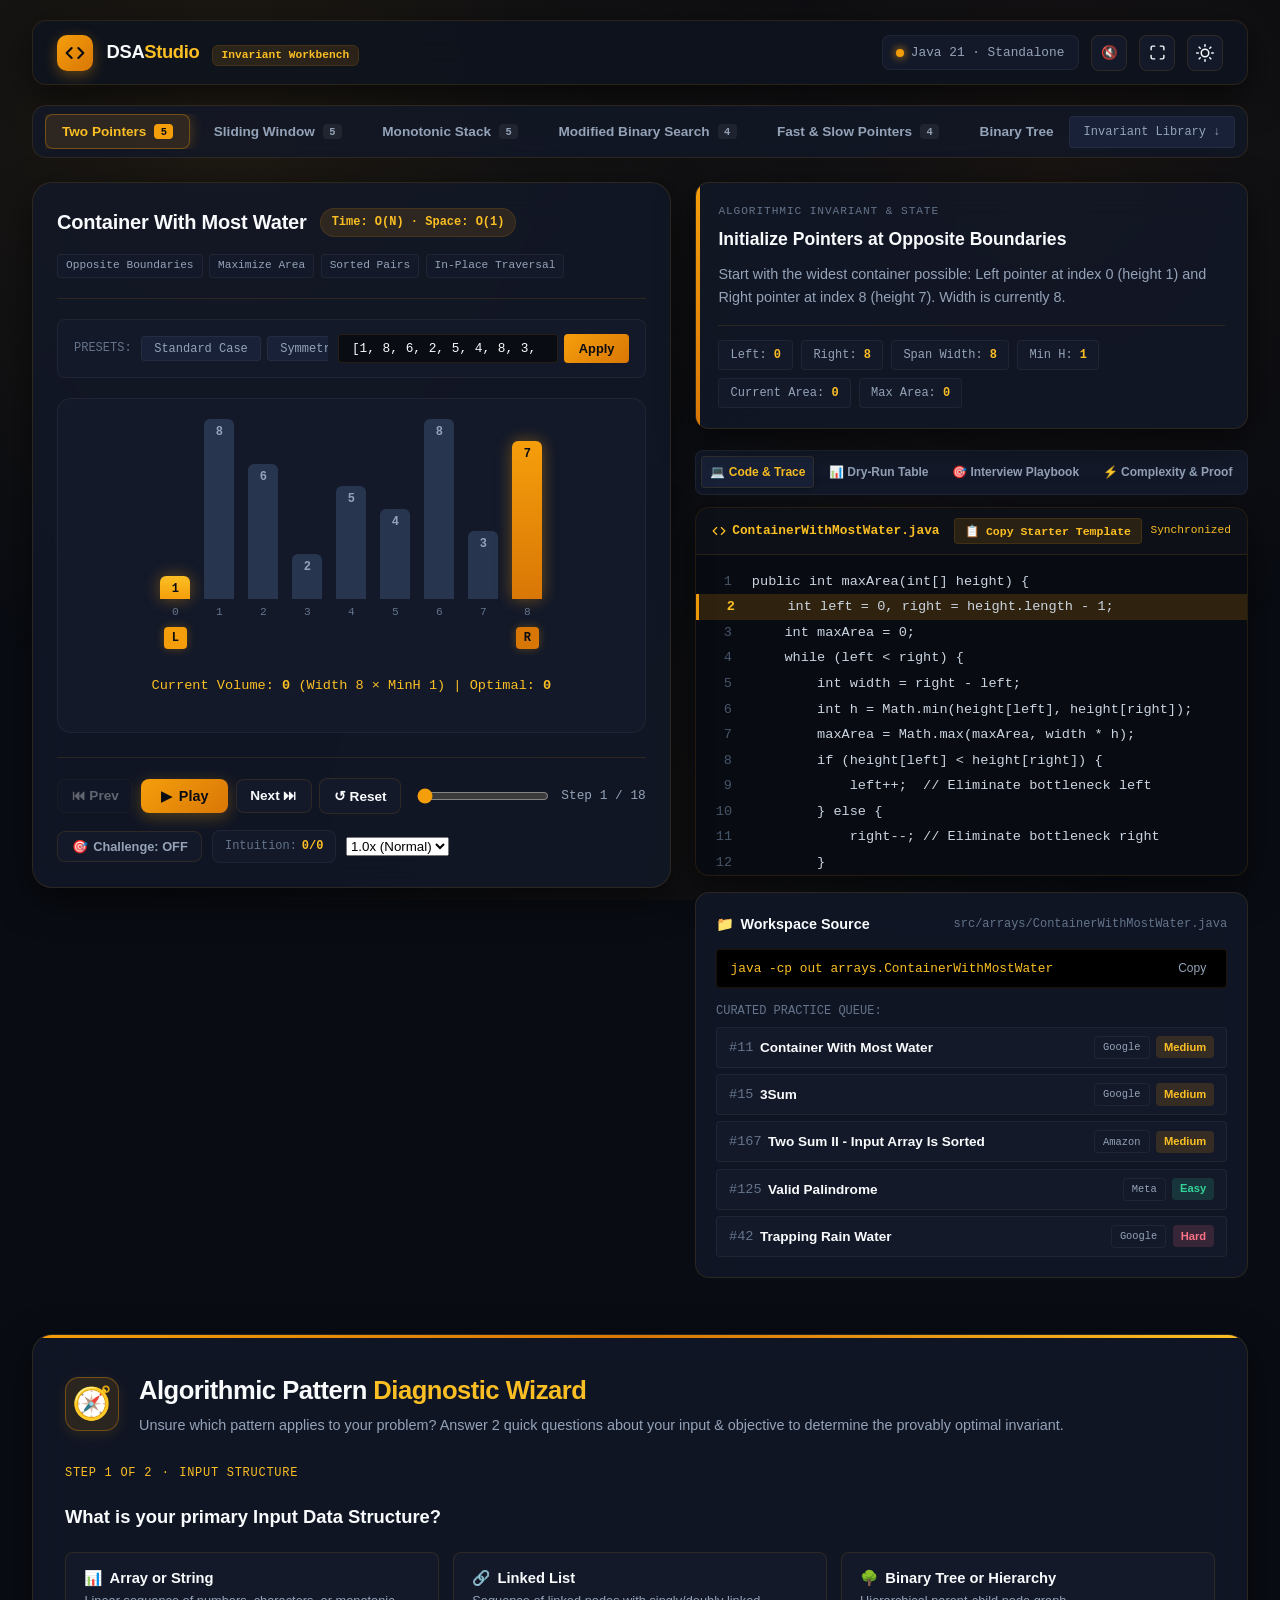
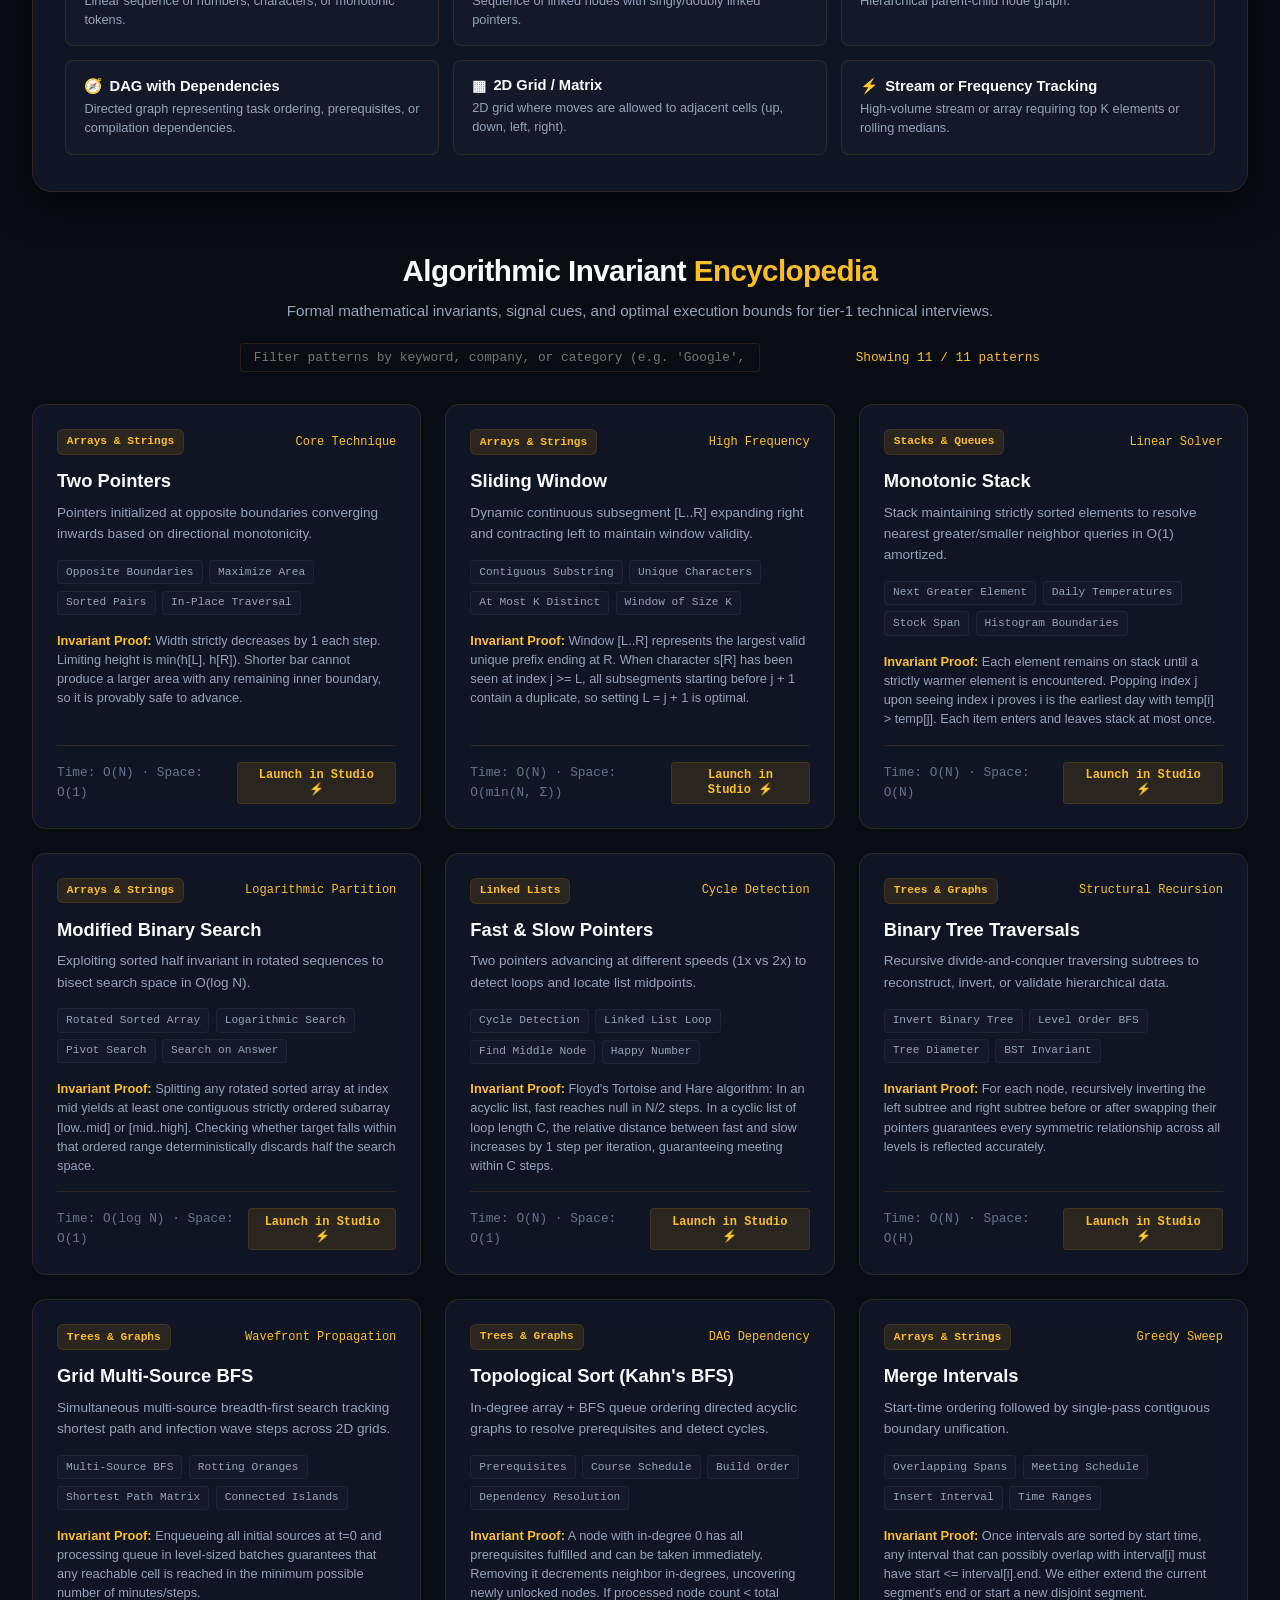
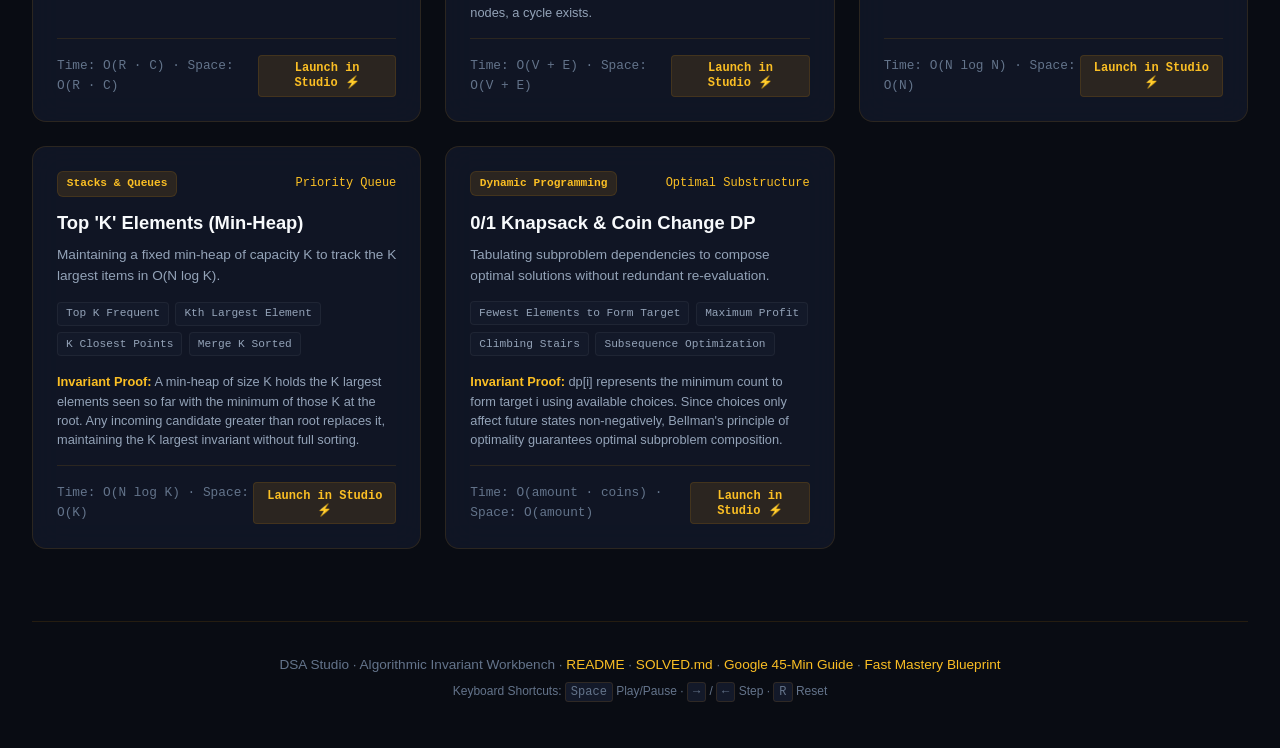
==== commit 479a24f2: "Configure GitHub Pages deployment with GitHub Actions and root redirect" ====
--- a/index.html
+++ b/index.html
@@ -376,11 +376,11 @@
     <!-- Studio Footer -->
     <footer class="studio-footer">
         <p>
-            DSA Studio · Local Offline Algorithmic Workbench ·
-            <a href="../README.md">README</a> ·
-            <a href="../SOLVED.md">SOLVED.md</a> ·
-            <a href="../notes/Google_Interview_Guide.md">Google 45-Min Guide</a> ·
-            <a href="../notes/Fast_Learning_and_Deep_Mastery_Guide.md">Fast Mastery Blueprint</a>
+            DSA Studio · Algorithmic Invariant Workbench ·
+            <a href="https://github.com/RanveerSingh1997/Data-Structure-and-Algorithms/blob/main/README.md" rel="noopener noreferrer" target="_blank">README</a> ·
+            <a href="https://github.com/RanveerSingh1997/Data-Structure-and-Algorithms/blob/main/SOLVED.md" rel="noopener noreferrer" target="_blank">SOLVED.md</a> ·
+            <a href="https://github.com/RanveerSingh1997/Data-Structure-and-Algorithms/blob/main/notes/Google_Interview_Guide.md" rel="noopener noreferrer" target="_blank">Google 45-Min Guide</a> ·
+            <a href="https://github.com/RanveerSingh1997/Data-Structure-and-Algorithms/blob/main/notes/Fast_Learning_and_Deep_Mastery_Guide.md" rel="noopener noreferrer" target="_blank">Fast Mastery Blueprint</a>
         </p>
         <p style="margin-top: 0.4rem; font-size: 0.75rem; color: var(--text-dim);">
             Keyboard Shortcuts: <kbd style="background:var(--bg-surface); padding:2px 5px; border-radius:3px; border:1px solid var(--border);">Space</kbd> Play/Pause ·
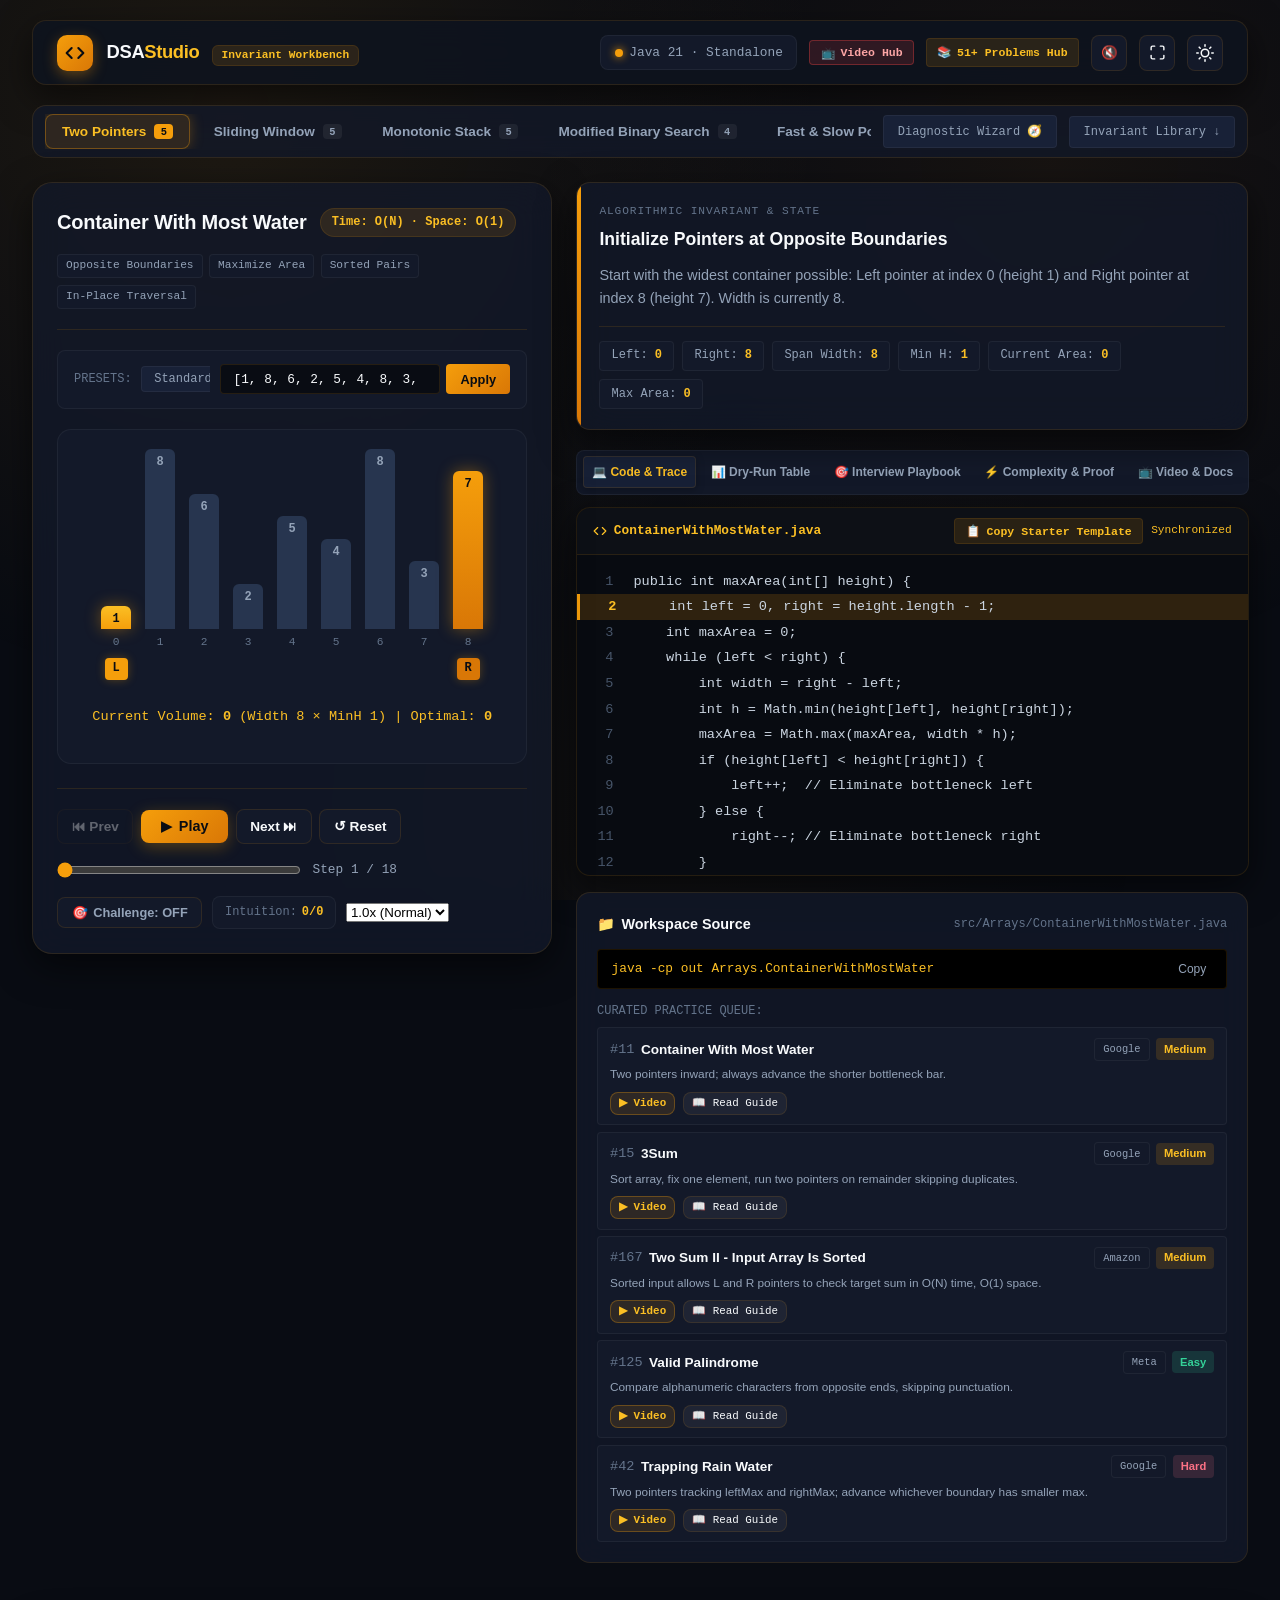
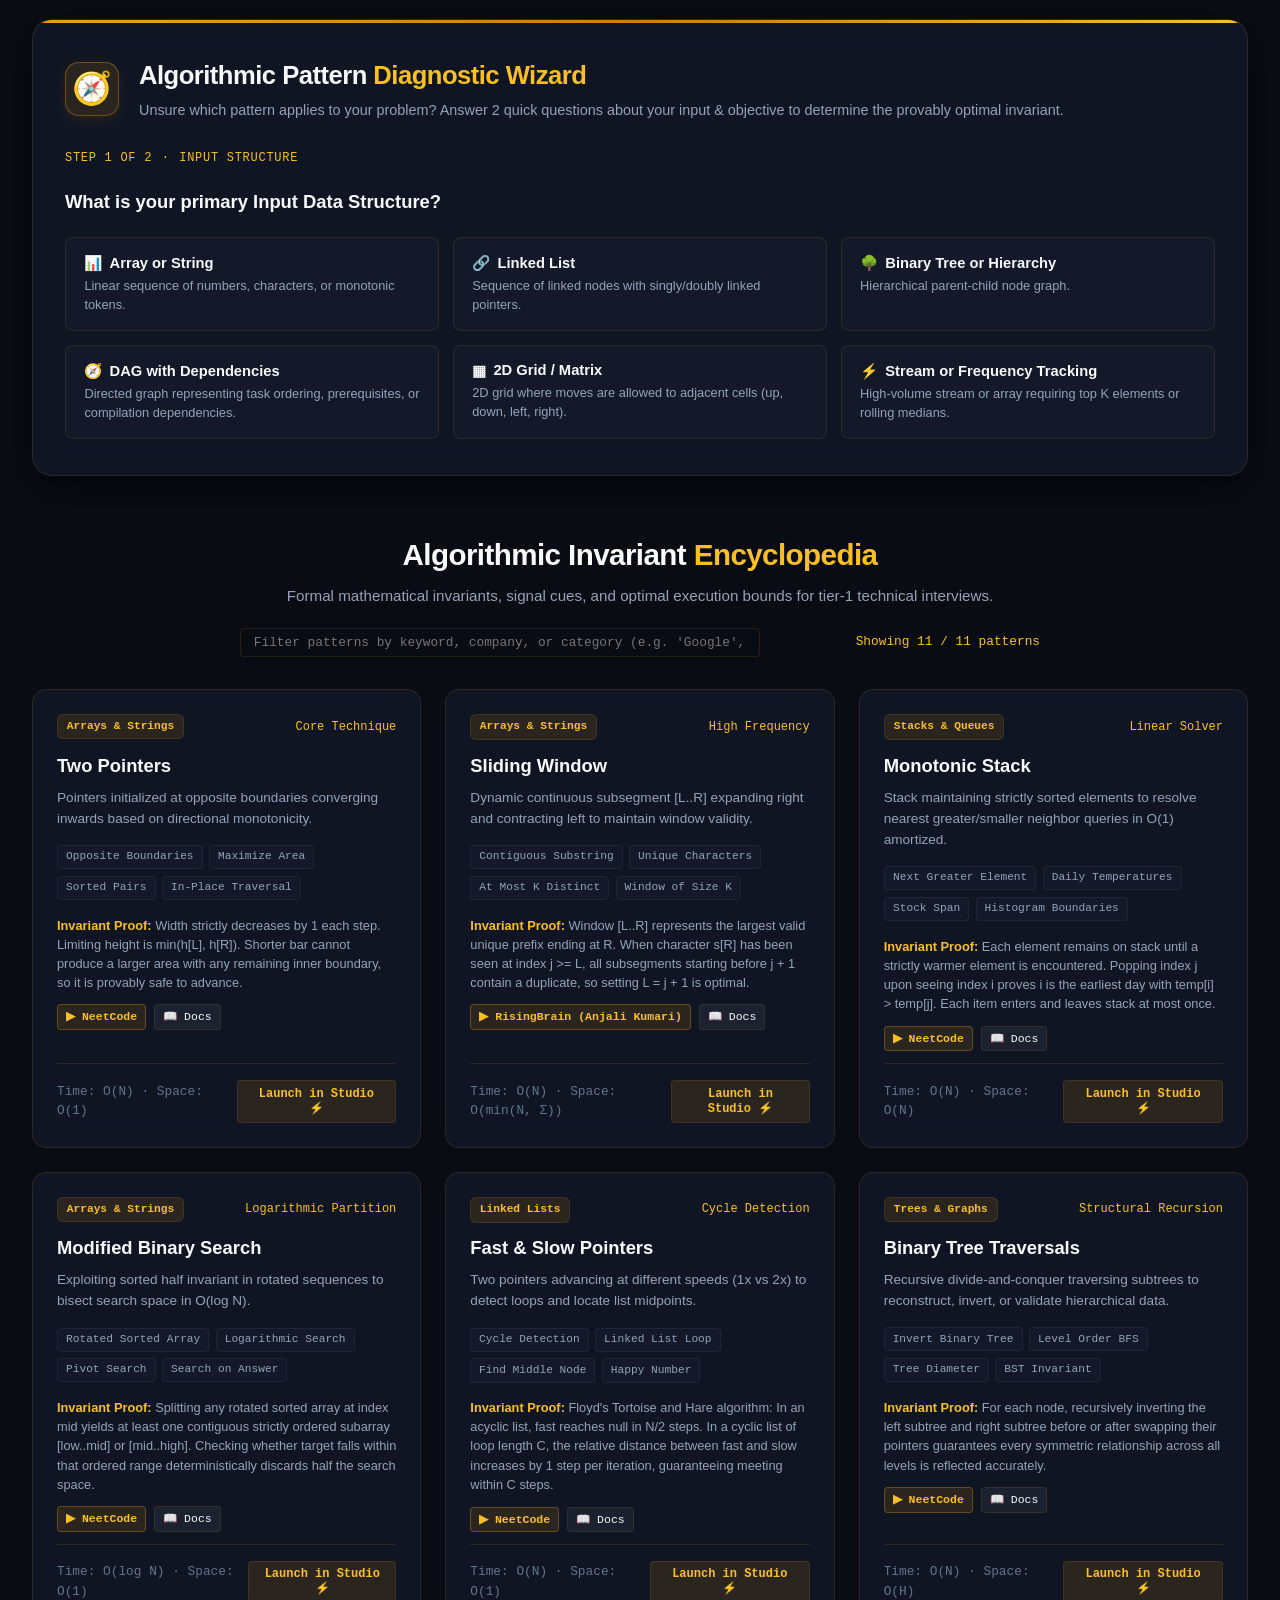
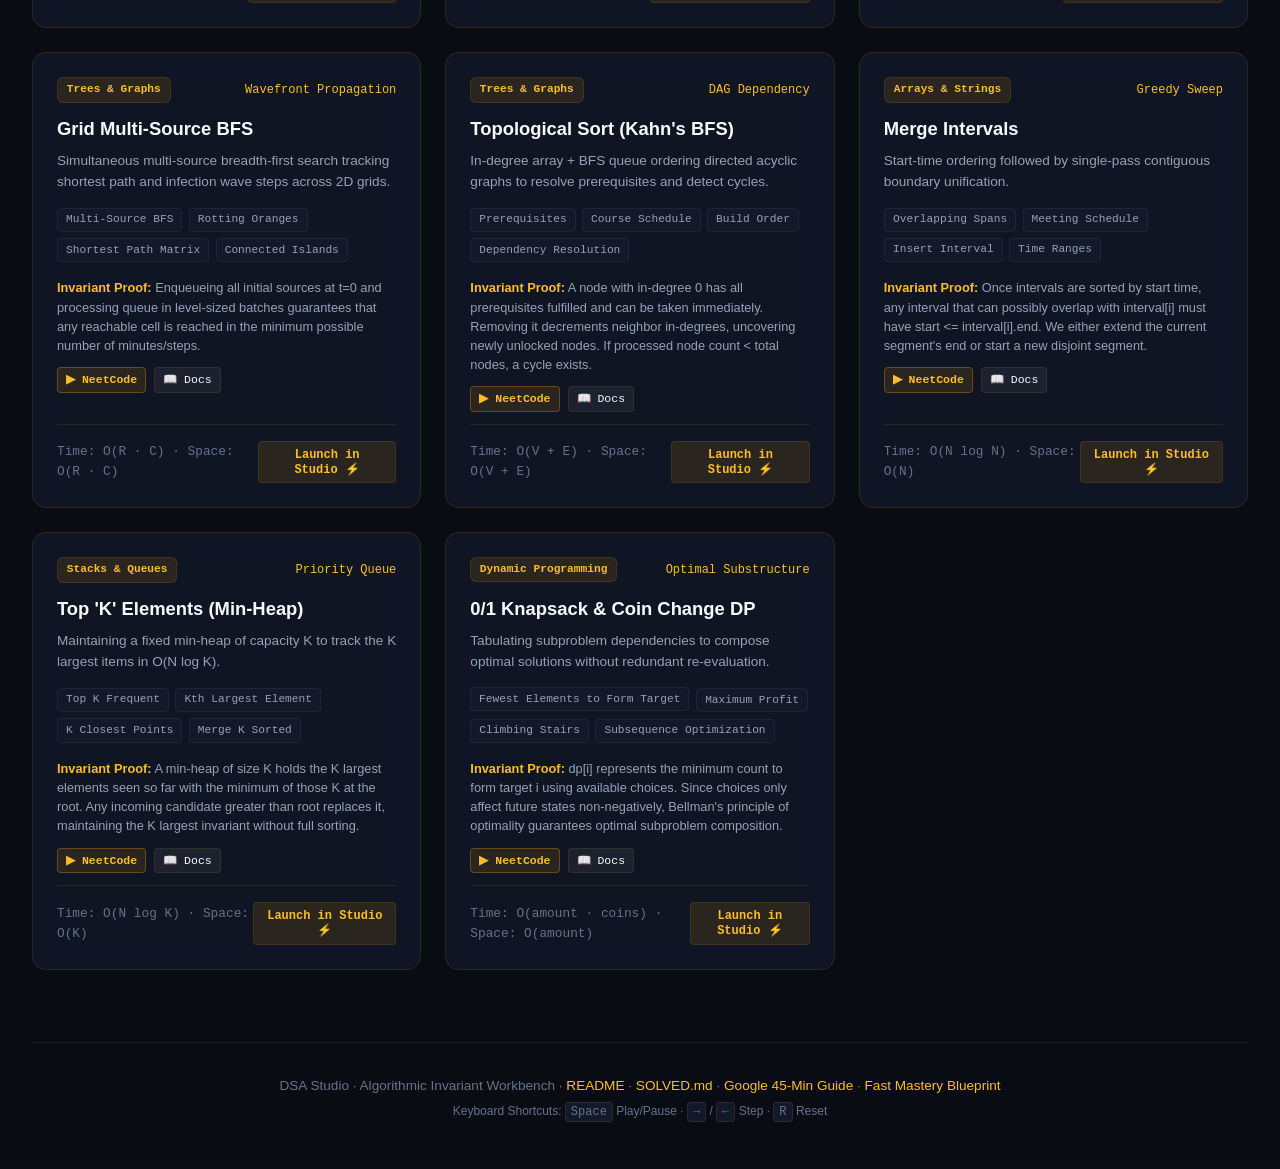
==== commit 0bf0e8f3: "deploy: 31f1712bc315c17996aab8826c70d1cf2d385a17" ====
--- a/index.html
+++ b/index.html
@@ -36,6 +36,14 @@
                 <span class="live-indicator"></span>
                 <span>Java 21 · Standalone</span>
             </div>
+            <button class="action-chip-btn" id="headerVideoBtn" onclick="window.studioApp.switchTab('video')" title="Open Video Lessons & Documentation Hub" style="display:inline-flex; align-items:center; gap:0.35rem; background:rgba(239,68,68,0.15); color:#fca5a5; border:1px solid rgba(239,68,68,0.35); font-weight:700; cursor:pointer;">
+                <span>📺</span>
+                <span>Video Hub</span>
+            </button>
+            <a href="https://github.com/RanveerSingh1997/Data-Structure-and-Algorithms/blob/main/SOLVED.md" target="_blank" rel="noopener noreferrer" class="action-chip-btn" title="View 51+ Problem Resource Hub in SOLVED.md" style="display:inline-flex; align-items:center; gap:0.35rem; text-decoration:none; cursor:pointer;">
+                <span>📚</span>
+                <span>51+ Problems Hub</span>
+            </a>
             <button aria-label="Toggle Sound Effects" class="theme-toggle-btn" id="soundToggleBtn" title="Toggle Synthesizer Sound FX (Muted)">
                 <span id="soundIcon">🔇</span>
             </button>
@@ -67,6 +75,11 @@
             <!-- Rendered dynamically by app.js -->
         </ul>
         <button class="preset-chip-btn"
+                onclick="document.getElementById('diagnosticWizardSection').scrollIntoView({behavior: 'smooth'})"
+                style="padding: 0.5rem 0.85rem;">
+            Diagnostic Wizard 🧭
+        </button>
+        <button class="preset-chip-btn"
                 onclick="document.getElementById('referenceSection').scrollIntoView({behavior: 'smooth'})"
                 style="padding: 0.5rem 0.85rem;">
             Invariant Library ↓
@@ -196,6 +209,9 @@
                     </button>
                     <button class="inspector-tab-btn" data-tab="complexity" id="tabBtnComplexity" role="tab">
                         ⚡ Complexity & Proof
+                    </button>
+                    <button class="inspector-tab-btn" data-tab="video" id="tabBtnVideo" role="tab">
+                        📺 Video & Docs
                     </button>
                 </div>
 
@@ -326,6 +342,14 @@
                                 <p class="complexity-card-desc" id="deepDiveSpaceDesc">Explanation</p>
                             </div>
                         </div>
+                    </div>
+                </div>
+
+                <!-- Tab 5: Video Masterclasses & Documentation Hub -->
+                <div class="inspector-tab-content" id="tabPaneVideo">
+                    <div class="video-panel-box" id="videoPanelBox">
+                        <!-- Rendered dynamically by app.js:
+                             Featured Video Masterclass, Instant Summary, Docs Links, Problem Directory -->
                     </div>
                 </div>
 
@@ -391,6 +415,36 @@
 
 </div>
 
+<!-- Native Accessible Video & Intuition Modal (Light Dismissable) -->
+<dialog id="videoModal" class="video-modal-dialog" closedby="any" aria-labelledby="videoModalTitle">
+    <div class="video-modal-card">
+        <div class="video-modal-header">
+            <div class="video-modal-meta">
+                <span class="status-tag" id="videoModalChannel">Featured Channel</span>
+                <h3 id="videoModalTitle" class="video-modal-title">Algorithmic Masterclass</h3>
+            </div>
+            <button type="button" class="video-modal-close-btn" id="closeVideoModalBtn" aria-label="Close dialog">✕</button>
+        </div>
+        <div class="video-iframe-wrapper" id="videoIframeWrapper">
+            <!-- Dynamic responsive iframe container -->
+        </div>
+        <div class="video-modal-body">
+            <div class="video-summary-callout">
+                <div class="video-summary-badge">
+                    <span>💡</span> Instant Core Invariant & Summary (No Navigation Needed)
+                </div>
+                <p id="videoModalSummary" class="video-summary-text"></p>
+            </div>
+            <div class="video-modal-footer-row">
+                <a id="videoModalExternalLink" href="#" target="_blank" rel="noopener noreferrer" class="action-chip-btn" style="background:linear-gradient(135deg,#ef4444,#dc2626); color:#fff; border:none; padding:0.5rem 1rem;">
+                    ▶ Open on YouTube ↗
+                </a>
+                <button type="button" class="control-step-btn" id="closeVideoModalSecondaryBtn">Close Preview</button>
+            </div>
+        </div>
+    </div>
+</dialog>
+
 <!-- Toast notification container -->
 <div id="toastContainer" class="toast-container"></div>
 
--- a/styles.css
+++ b/styles.css
@@ -2449,3 +2449,328 @@
   color: var(--accent-light);
   text-decoration: none;
 }
+
+/* ============================================================================
+   Video Masterclasses & Documentation Hub Styles
+   ============================================================================ */
+.video-panel-box {
+  display: flex;
+  flex-direction: column;
+  gap: 1.25rem;
+}
+
+.video-featured-card {
+  background: linear-gradient(145deg, rgba(245, 158, 11, 0.08), rgba(15, 23, 42, 0.6));
+  border: 1px solid rgba(245, 158, 11, 0.35);
+  border-radius: 12px;
+  padding: 1.25rem;
+  box-shadow: 0 8px 24px rgba(0, 0, 0, 0.35);
+  position: relative;
+  overflow: hidden;
+}
+
+.video-card-header {
+  display: flex;
+  align-items: center;
+  justify-content: space-between;
+  margin-bottom: 0.65rem;
+  flex-wrap: wrap;
+  gap: 0.5rem;
+}
+
+.video-channel-pill {
+  display: inline-flex;
+  align-items: center;
+  gap: 0.35rem;
+  background: rgba(245, 158, 11, 0.15);
+  color: var(--accent-light);
+  border: 1px solid rgba(245, 158, 11, 0.3);
+  font-family: var(--font-mono);
+  font-size: 0.72rem;
+  font-weight: 700;
+  padding: 0.2rem 0.55rem;
+  border-radius: 6px;
+  text-transform: uppercase;
+  letter-spacing: 0.04em;
+}
+
+.video-channel-pill.risingbrain {
+  background: linear-gradient(135deg, rgba(239, 68, 68, 0.2), rgba(245, 158, 11, 0.2));
+  color: #fca5a5;
+  border-color: rgba(239, 68, 68, 0.4);
+}
+
+.video-title-text {
+  font-size: 1.05rem;
+  font-weight: 700;
+  color: var(--text-main);
+  margin-bottom: 0.5rem;
+  line-height: 1.4;
+}
+
+.video-desc-text {
+  font-size: 0.82rem;
+  color: var(--text-muted);
+  line-height: 1.5;
+  margin-bottom: 1rem;
+}
+
+.video-cta-group {
+  display: flex;
+  align-items: center;
+  gap: 0.65rem;
+  flex-wrap: wrap;
+}
+
+.video-watch-btn {
+  background: linear-gradient(135deg, var(--accent), #d97706);
+  color: #090c13;
+  font-family: var(--font-mono);
+  font-size: 0.8rem;
+  font-weight: 800;
+  border: none;
+  padding: 0.5rem 1rem;
+  border-radius: 6px;
+  cursor: pointer;
+  display: inline-flex;
+  align-items: center;
+  gap: 0.4rem;
+  transition: all 0.2s;
+  box-shadow: 0 4px 14px rgba(245, 158, 11, 0.35);
+}
+
+.video-watch-btn:hover {
+  transform: translateY(-1px);
+  filter: brightness(1.1);
+}
+
+.video-external-btn {
+  background: rgba(255, 255, 255, 0.05);
+  border: 1px solid var(--border);
+  color: var(--text-main);
+  font-family: var(--font-mono);
+  font-size: 0.75rem;
+  font-weight: 600;
+  padding: 0.45rem 0.85rem;
+  border-radius: 6px;
+  text-decoration: none;
+  display: inline-flex;
+  align-items: center;
+  gap: 0.35rem;
+  transition: all 0.2s;
+}
+
+.video-external-btn:hover {
+  background: rgba(255, 255, 255, 0.1);
+  color: var(--accent-light);
+  border-color: var(--accent);
+}
+
+/* Instant Summary Callout */
+.quick-summary-card {
+  background: var(--bg-surface);
+  border: 1px solid var(--border);
+  border-left: 3px solid var(--accent);
+  border-radius: 8px;
+  padding: 1rem;
+}
+
+.quick-summary-title {
+  display: flex;
+  align-items: center;
+  gap: 0.4rem;
+  font-family: var(--font-mono);
+  font-size: 0.78rem;
+  font-weight: 700;
+  color: var(--accent-light);
+  text-transform: uppercase;
+  letter-spacing: 0.05em;
+  margin-bottom: 0.4rem;
+}
+
+.quick-summary-body {
+  font-size: 0.84rem;
+  color: var(--text-main);
+  line-height: 1.55;
+  margin: 0;
+}
+
+/* Documentation Links Grid */
+.docs-section-card {
+  background: var(--bg-surface);
+  border: 1px solid var(--border);
+  border-radius: 10px;
+  padding: 1rem;
+}
+
+.docs-section-heading {
+  font-family: var(--font-mono);
+  font-size: 0.78rem;
+  font-weight: 700;
+  color: var(--text-dim);
+  text-transform: uppercase;
+  letter-spacing: 0.05em;
+  margin-bottom: 0.75rem;
+  display: flex;
+  align-items: center;
+  gap: 0.4rem;
+}
+
+.doc-links-grid {
+  display: grid;
+  grid-template-columns: repeat(auto-fit, minmax(220px, 1fr));
+  gap: 0.6rem;
+}
+
+.doc-link-item {
+  display: flex;
+  align-items: center;
+  justify-content: space-between;
+  padding: 0.6rem 0.8rem;
+  background: rgba(0, 0, 0, 0.25);
+  border: 1px solid var(--border-subtle);
+  border-radius: 6px;
+  color: var(--text-main);
+  text-decoration: none;
+  font-size: 0.8rem;
+  transition: all 0.2s;
+}
+
+.doc-link-item:hover {
+  border-color: var(--accent);
+  background: rgba(245, 158, 11, 0.08);
+  color: var(--accent-light);
+}
+
+.doc-source-tag {
+  font-family: var(--font-mono);
+  font-size: 0.65rem;
+  background: rgba(255, 255, 255, 0.08);
+  padding: 1px 6px;
+  border-radius: 4px;
+  color: var(--text-dim);
+}
+
+/* Native Modal Dialog (Video Player) */
+dialog.video-modal-dialog {
+  border: 1px solid rgba(245, 158, 11, 0.4);
+  border-radius: 14px;
+  background: #0d121f;
+  color: var(--text-main);
+  padding: 0;
+  max-width: 820px;
+  width: 92vw;
+  box-shadow: 0 20px 60px rgba(0, 0, 0, 0.85);
+  outline: none;
+}
+
+dialog.video-modal-dialog::backdrop {
+  background-color: rgba(4, 7, 13, 0.8);
+  backdrop-filter: blur(6px);
+}
+
+.video-modal-card {
+  display: flex;
+  flex-direction: column;
+}
+
+.video-modal-header {
+  display: flex;
+  align-items: flex-start;
+  justify-content: space-between;
+  padding: 1rem 1.25rem;
+  border-bottom: 1px solid var(--border);
+  background: rgba(15, 23, 42, 0.8);
+}
+
+.video-modal-meta {
+  display: flex;
+  flex-direction: column;
+  gap: 0.35rem;
+}
+
+.video-modal-title {
+  margin: 0;
+  font-size: 1.05rem;
+  color: var(--accent-light);
+  line-height: 1.35;
+}
+
+.video-modal-close-btn {
+  background: transparent;
+  border: 1px solid var(--border);
+  color: var(--text-muted);
+  width: 32px;
+  height: 32px;
+  border-radius: 6px;
+  display: flex;
+  align-items: center;
+  justify-content: center;
+  cursor: pointer;
+  font-size: 1rem;
+  transition: all 0.2s;
+}
+
+.video-modal-close-btn:hover {
+  background: rgba(239, 68, 68, 0.15);
+  color: #ef4444;
+  border-color: #ef4444;
+}
+
+.video-iframe-wrapper {
+  position: relative;
+  width: 100%;
+  padding-top: 56.25%; /* 16:9 Aspect Ratio */
+  background: #000;
+}
+
+.video-iframe-wrapper iframe {
+  position: absolute;
+  top: 0;
+  left: 0;
+  width: 100%;
+  height: 100%;
+  border: none;
+}
+
+.video-modal-body {
+  padding: 1.25rem;
+  display: flex;
+  flex-direction: column;
+  gap: 1rem;
+  background: #0d121f;
+}
+
+.video-summary-callout {
+  background: rgba(245, 158, 11, 0.08);
+  border: 1px solid rgba(245, 158, 11, 0.25);
+  border-radius: 8px;
+  padding: 0.85rem 1rem;
+}
+
+.video-summary-badge {
+  font-family: var(--font-mono);
+  font-size: 0.72rem;
+  font-weight: 700;
+  color: var(--accent);
+  text-transform: uppercase;
+  margin-bottom: 0.35rem;
+  display: flex;
+  align-items: center;
+  gap: 0.35rem;
+}
+
+.video-summary-text {
+  font-size: 0.85rem;
+  color: var(--text-main);
+  line-height: 1.5;
+  margin: 0;
+}
+
+.video-modal-footer-row {
+  display: flex;
+  align-items: center;
+  justify-content: space-between;
+  border-top: 1px solid var(--border-subtle);
+  padding-top: 0.75rem;
+}
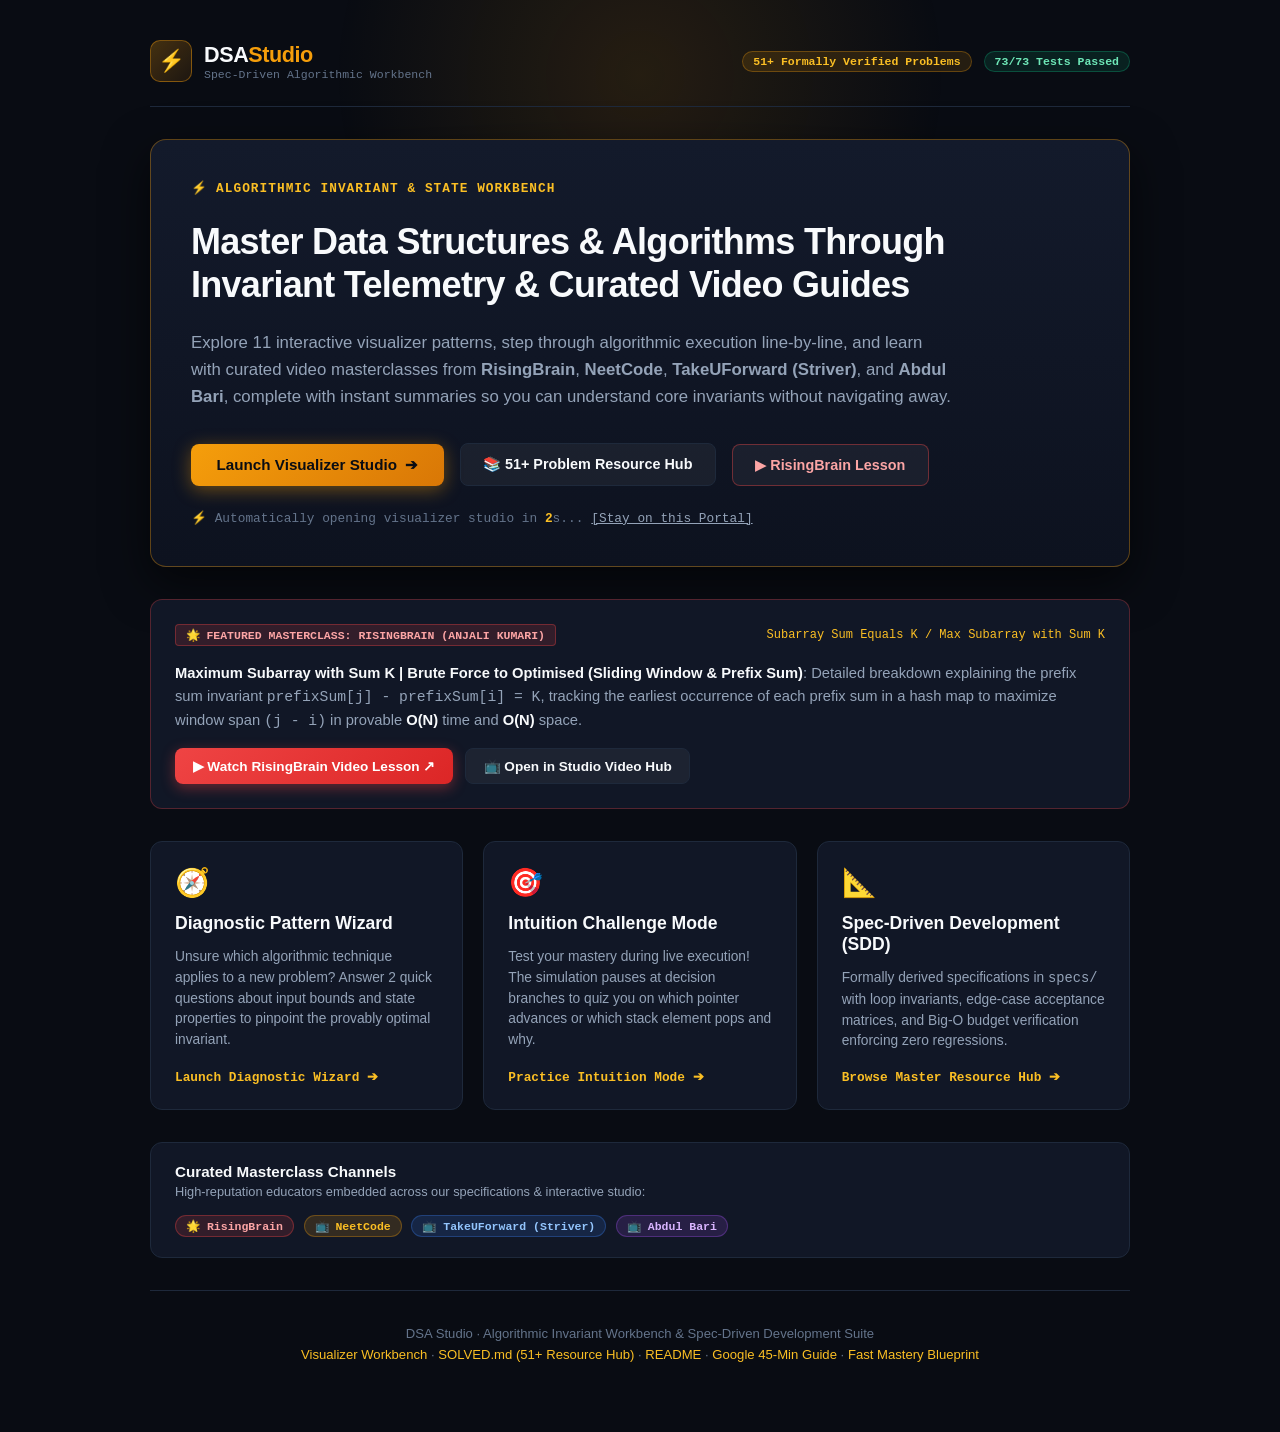
==== commit 12cf10db: "web page updated" ====
--- a/index.html
+++ b/index.html
@@ -1,457 +1,534 @@
 <!DOCTYPE html>
-<html data-theme="dark" lang="en">
+<html lang="en" data-theme="dark">
 <head>
     <meta charset="UTF-8">
-    <meta content="width=device-width, initial-scale=1.0" name="viewport">
-    <title>DSA Studio — Algorithmic Invariant & State Workbench</title>
-    <link href="styles.css" rel="stylesheet">
-    <link href="data:image/svg+xml,<svg xmlns=%22http://www.w3.org/2000/svg%22 viewBox=%220 0 100 100%22><text y=%22.9em%22 font-size=%2290%22>⚡</text></svg>"
-          rel="icon">
+    <meta name="viewport" content="width=device-width, initial-scale=1.0">
+    <title>DSA Studio — Master Algorithmic Resource Hub & Invariant Workbench</title>
+    <link rel="icon" href="data:image/svg+xml,<svg xmlns=%22http://www.w3.org/2000/svg%22 viewBox=%220 0 100 100%22><text y=%22.9em%22 font-size=%2290%22>⚡</text></svg>">
+    <style>
+        :root {
+            --bg-base: #090c13;
+            --bg-card: #111726;
+            --bg-card-hover: #182137;
+            --border: #1e293b;
+            --border-hover: rgba(245, 158, 11, 0.4);
+            --accent: #f59e0b;
+            --accent-light: #fbbf24;
+            --accent-amber-glow: rgba(245, 158, 11, 0.15);
+            --text-main: #f8fafc;
+            --text-muted: #94a3b8;
+            --text-dim: #64748b;
+            --font-sans: -apple-system, BlinkMacSystemFont, "Segoe UI", Roboto, "Helvetica Neue", Arial, sans-serif;
+            --font-mono: ui-monospace, SFMono-Regular, Menlo, Monaco, Consolas, monospace;
+        }
+
+        * {
+            box-sizing: border-box;
+            margin: 0;
+            padding: 0;
+        }
+
+        body {
+            background-color: var(--bg-base);
+            color: var(--text-main);
+            font-family: var(--font-sans);
+            min-height: 100vh;
+            display: flex;
+            flex-direction: column;
+            align-items: center;
+            padding: 2.5rem 1.25rem;
+            position: relative;
+            overflow-x: hidden;
+        }
+
+        .ambient-glow {
+            position: fixed;
+            top: -150px;
+            left: 50%;
+            transform: translateX(-50%);
+            width: 750px;
+            height: 450px;
+            background: radial-gradient(circle, rgba(245, 158, 11, 0.12) 0%, rgba(15, 23, 42, 0) 70%);
+            pointer-events: none;
+            z-index: 0;
+        }
+
+        .container {
+            max-width: 980px;
+            width: 100%;
+            position: relative;
+            z-index: 1;
+            display: flex;
+            flex-direction: column;
+            gap: 2rem;
+        }
+
+        /* Top Brand Bar */
+        .brand-header {
+            display: flex;
+            align-items: center;
+            justify-content: space-between;
+            padding-bottom: 1.5rem;
+            border-bottom: 1px solid var(--border);
+            flex-wrap: wrap;
+            gap: 1rem;
+        }
+
+        .brand-logo {
+            display: flex;
+            align-items: center;
+            gap: 0.75rem;
+            text-decoration: none;
+            color: inherit;
+        }
+
+        .brand-icon-box {
+            width: 42px;
+            height: 42px;
+            border-radius: 10px;
+            background: linear-gradient(135deg, rgba(245, 158, 11, 0.25), rgba(217, 119, 6, 0.1));
+            border: 1px solid rgba(245, 158, 11, 0.4);
+            display: flex;
+            align-items: center;
+            justify-content: center;
+            color: var(--accent-light);
+            font-size: 1.35rem;
+        }
+
+        .brand-title {
+            font-size: 1.35rem;
+            font-weight: 800;
+            letter-spacing: -0.02em;
+        }
+
+        .brand-title span {
+            color: var(--accent);
+        }
+
+        .badge-pill {
+            font-family: var(--font-mono);
+            font-size: 0.72rem;
+            padding: 3px 10px;
+            border-radius: 9999px;
+            background: rgba(245, 158, 11, 0.12);
+            color: var(--accent-light);
+            border: 1px solid rgba(245, 158, 11, 0.3);
+            font-weight: 700;
+        }
+
+        /* Hero Section */
+        .hero-section {
+            background: linear-gradient(180deg, #131a2b 0%, #0d121f 100%);
+            border: 1px solid rgba(245, 158, 11, 0.35);
+            border-radius: 16px;
+            padding: 2.5rem;
+            box-shadow: 0 16px 45px rgba(0, 0, 0, 0.6);
+            display: flex;
+            flex-direction: column;
+            gap: 1.5rem;
+        }
+
+        .hero-eyebrow {
+            display: flex;
+            align-items: center;
+            gap: 0.5rem;
+            font-family: var(--font-mono);
+            font-size: 0.8rem;
+            color: var(--accent-light);
+            text-transform: uppercase;
+            letter-spacing: 0.08em;
+            font-weight: 700;
+        }
+
+        .hero-title {
+            font-size: 2.25rem;
+            line-height: 1.2;
+            font-weight: 800;
+            letter-spacing: -0.02em;
+        }
+
+        .hero-desc {
+            font-size: 1.05rem;
+            color: var(--text-muted);
+            line-height: 1.6;
+            max-width: 760px;
+        }
+
+        .hero-actions-row {
+            display: flex;
+            align-items: center;
+            gap: 1rem;
+            flex-wrap: wrap;
+            margin-top: 0.5rem;
+        }
+
+        .cta-btn-primary {
+            background: linear-gradient(135deg, #f59e0b, #d97706);
+            color: #090c13;
+            font-weight: 800;
+            font-size: 0.95rem;
+            text-decoration: none;
+            padding: 0.75rem 1.6rem;
+            border-radius: 8px;
+            display: inline-flex;
+            align-items: center;
+            gap: 0.5rem;
+            box-shadow: 0 4px 18px rgba(245, 158, 11, 0.4);
+            transition: all 0.2s ease;
+            cursor: pointer;
+            border: none;
+        }
+
+        .cta-btn-primary:hover {
+            transform: translateY(-2px);
+            box-shadow: 0 6px 24px rgba(245, 158, 11, 0.6);
+        }
+
+        .cta-btn-secondary {
+            background: rgba(255, 255, 255, 0.05);
+            color: var(--text-main);
+            font-weight: 600;
+            font-size: 0.9rem;
+            text-decoration: none;
+            padding: 0.75rem 1.4rem;
+            border-radius: 8px;
+            display: inline-flex;
+            align-items: center;
+            gap: 0.5rem;
+            border: 1px solid var(--border);
+            transition: all 0.2s ease;
+        }
+
+        .cta-btn-secondary:hover {
+            background: rgba(255, 255, 255, 0.1);
+            border-color: var(--accent);
+            color: var(--accent-light);
+        }
+
+        .countdown-notice {
+            font-family: var(--font-mono);
+            font-size: 0.8rem;
+            color: var(--text-dim);
+            display: flex;
+            align-items: center;
+            gap: 0.5rem;
+        }
+
+        .countdown-notice b {
+            color: var(--accent-light);
+        }
+
+        .pause-link {
+            color: var(--text-muted);
+            text-decoration: underline;
+            cursor: pointer;
+            background: none;
+            border: none;
+            font-family: inherit;
+            font-size: inherit;
+        }
+
+        /* Channel Spotlight Card (RisingBrain & Curated Masters) */
+        .spotlight-card {
+            background: #111726;
+            border: 1px solid rgba(239, 68, 68, 0.3);
+            border-radius: 12px;
+            padding: 1.5rem;
+            display: flex;
+            flex-direction: column;
+            gap: 1rem;
+        }
+
+        .spotlight-header {
+            display: flex;
+            align-items: center;
+            justify-content: space-between;
+            flex-wrap: wrap;
+            gap: 0.75rem;
+        }
+
+        .spotlight-pill {
+            background: rgba(239, 68, 68, 0.15);
+            color: #fca5a5;
+            border: 1px solid rgba(239, 68, 68, 0.35);
+            font-family: var(--font-mono);
+            font-size: 0.72rem;
+            font-weight: 800;
+            padding: 3px 10px;
+            border-radius: 4px;
+            display: inline-flex;
+            align-items: center;
+            gap: 0.4rem;
+            text-transform: uppercase;
+        }
+
+        .spotlight-body {
+            font-size: 0.92rem;
+            color: var(--text-muted);
+            line-height: 1.55;
+        }
+
+        .spotlight-body b {
+            color: var(--text-main);
+        }
+
+        /* 3-Column Resource Grid */
+        .grid-3 {
+            display: grid;
+            grid-template-columns: repeat(auto-fit, minmax(280px, 1fr));
+            gap: 1.25rem;
+        }
+
+        .feature-card {
+            background: var(--bg-card);
+            border: 1px solid var(--border);
+            border-radius: 12px;
+            padding: 1.5rem;
+            display: flex;
+            flex-direction: column;
+            gap: 0.85rem;
+            transition: all 0.2s ease;
+        }
+
+        .feature-card:hover {
+            border-color: var(--border-hover);
+            transform: translateY(-2px);
+            background: var(--bg-card-hover);
+        }
+
+        .feature-icon {
+            font-size: 1.75rem;
+        }
+
+        .feature-title {
+            font-size: 1.1rem;
+            font-weight: 700;
+            color: var(--text-main);
+        }
+
+        .feature-desc {
+            font-size: 0.86rem;
+            color: var(--text-muted);
+            line-height: 1.5;
+            flex-grow: 1;
+        }
+
+        .feature-link {
+            font-family: var(--font-mono);
+            font-size: 0.8rem;
+            font-weight: 700;
+            color: var(--accent-light);
+            text-decoration: none;
+            display: inline-flex;
+            align-items: center;
+            gap: 0.35rem;
+            margin-top: 0.25rem;
+        }
+
+        .feature-link:hover {
+            text-decoration: underline;
+        }
+
+        /* Footer */
+        .footer {
+            text-align: center;
+            padding: 2rem 0;
+            border-top: 1px solid var(--border);
+            color: var(--text-dim);
+            font-size: 0.82rem;
+            line-height: 1.6;
+        }
+
+        .footer a {
+            color: var(--accent-light);
+            text-decoration: none;
+        }
+
+        .footer a:hover {
+            text-decoration: underline;
+        }
+    </style>
 </head>
 <body>
 
-<!-- Ambient Amber Glow Background -->
-<div class="ambient-halo"></div>
-
-<div class="studio-container">
-
-    <!-- Top Studio Header -->
-    <header class="studio-header">
-        <div class="brand-section">
-            <div class="brand-icon">
-                <svg fill="none" stroke="currentColor" stroke-linecap="round" stroke-linejoin="round"
-                     viewBox="0 0 24 24">
-                    <polyline points="16 18 22 12 16 6"></polyline>
-                    <polyline points="8 6 2 12 8 18"></polyline>
-                </svg>
+<div class="ambient-glow"></div>
+
+<div class="container">
+
+    <!-- Top Brand Header -->
+    <header class="brand-header">
+        <a href="visualizer/" class="brand-logo">
+            <div class="brand-icon-box">⚡</div>
+            <div>
+                <div class="brand-title">DSA<span>Studio</span></div>
+                <div style="font-size: 0.72rem; color: var(--text-dim); font-family: var(--font-mono);">Spec-Driven Algorithmic Workbench</div>
             </div>
-            <div>
-                <span class="brand-title">DSA<span>Studio</span></span>
-                <span class="status-tag" style="margin-left: 0.5rem;">Invariant Workbench</span>
-            </div>
-        </div>
-
-        <div class="header-right-tools">
-            <div class="tool-chip">
-                <span class="live-indicator"></span>
-                <span>Java 21 · Standalone</span>
-            </div>
-            <button class="action-chip-btn" id="headerVideoBtn" onclick="window.studioApp.switchTab('video')" title="Open Video Lessons & Documentation Hub" style="display:inline-flex; align-items:center; gap:0.35rem; background:rgba(239,68,68,0.15); color:#fca5a5; border:1px solid rgba(239,68,68,0.35); font-weight:700; cursor:pointer;">
-                <span>📺</span>
-                <span>Video Hub</span>
-            </button>
-            <a href="https://github.com/RanveerSingh1997/Data-Structure-and-Algorithms/blob/main/SOLVED.md" target="_blank" rel="noopener noreferrer" class="action-chip-btn" title="View 51+ Problem Resource Hub in SOLVED.md" style="display:inline-flex; align-items:center; gap:0.35rem; text-decoration:none; cursor:pointer;">
-                <span>📚</span>
-                <span>51+ Problems Hub</span>
-            </a>
-            <button aria-label="Toggle Sound Effects" class="theme-toggle-btn" id="soundToggleBtn" title="Toggle Synthesizer Sound FX (Muted)">
-                <span id="soundIcon">🔇</span>
-            </button>
-            <button aria-label="Toggle Fullscreen" class="theme-toggle-btn" id="fullscreenToggleBtn" title="Toggle Fullscreen">
-                <svg fill="none" height="17" stroke="currentColor" stroke-linecap="round" stroke-linejoin="round" stroke-width="2" viewBox="0 0 24 24" width="17">
-                    <path d="M8 3H5a2 2 0 0 0-2 2v3m18 0V5a2 2 0 0 0-2-2h-3m0 18h3a2 2 0 0 0 2-2v-3M3 16v3a2 2 0 0 0 2 2h3"/>
-                </svg>
-            </button>
-            <button aria-label="Toggle Theme" class="theme-toggle-btn" id="themeToggle" title="Toggle Light/Dark Theme">
-                <svg fill="none" height="18" stroke="currentColor" stroke-linecap="round" stroke-linejoin="round" stroke-width="2"
-                     viewBox="0 0 24 24" width="18">
-                    <circle cx="12" cy="12" r="5"></circle>
-                    <line x1="12" x2="12" y1="1" y2="3"></line>
-                    <line x1="12" x2="12" y1="21" y2="23"></line>
-                    <line x1="4.22" x2="5.64" y1="4.22" y2="5.64"></line>
-                    <line x1="18.36" x2="19.78" y1="18.36" y2="19.78"></line>
-                    <line x1="1" x2="3" y1="12" y2="12"></line>
-                    <line x1="21" x2="23" y1="12" y2="12"></line>
-                    <line x1="4.22" x2="5.64" y1="19.78" y2="18.36"></line>
-                    <line x1="18.36" x2="19.78" y1="5.64" y2="4.22"></line>
-                </svg>
-            </button>
+        </a>
+        <div style="display: flex; align-items: center; gap: 0.75rem;">
+            <span class="badge-pill">51+ Formally Verified Problems</span>
+            <span class="badge-pill" style="background: rgba(16, 185, 129, 0.12); color: #6ee7b7; border-color: rgba(16, 185, 129, 0.3);">73/73 Tests Passed</span>
         </div>
     </header>
 
-    <!-- Horizontal Pattern Selector Strip -->
-    <nav class="pattern-strip-wrapper">
-        <ul class="pattern-nav-track" id="patternNavTrack">
-            <!-- Rendered dynamically by app.js -->
-        </ul>
-        <button class="preset-chip-btn"
-                onclick="document.getElementById('diagnosticWizardSection').scrollIntoView({behavior: 'smooth'})"
-                style="padding: 0.5rem 0.85rem;">
-            Diagnostic Wizard 🧭
-        </button>
-        <button class="preset-chip-btn"
-                onclick="document.getElementById('referenceSection').scrollIntoView({behavior: 'smooth'})"
-                style="padding: 0.5rem 0.85rem;">
-            Invariant Library ↓
-        </button>
-    </nav>
-
-    <!-- Main Studio Cockpit Grid -->
-    <main class="studio-cockpit-grid">
-
-        <!-- Left Panel: Execution & Canvas Stage -->
-        <section class="execution-stage-card">
-
-            <div class="stage-top-meta">
-                <div class="problem-header-info">
-                    <h2 class="stage-title" id="stageProblemTitle">Container With Most Water</h2>
-                    <span class="complexity-pill" id="stageComplexityPill">Time: O(N) · Space: O(1)</span>
-                </div>
-                <div class="keywords-tag-row" id="signalKeywordsRow" style="margin-bottom: 0;">
-                    <!-- Rendered dynamically -->
-                </div>
-            </div>
-
-            <!-- Input Workbench with Presets -->
-            <div class="input-workbench-row">
-                <span style="font-size: 0.75rem; font-family: var(--font-mono); color: var(--text-dim); text-transform: uppercase;">Presets:</span>
-                <div class="preset-pills-row" id="presetPillsRow">
-                    <!-- Preset buttons rendered dynamically -->
-                </div>
-                <div style="display: flex; align-items: center; gap: 0.4rem;">
-                    <input class="custom-input-box" id="customInputBox" placeholder="Custom input..." type="text">
-                    <button class="apply-btn" id="applyInputBtn">Apply</button>
-                </div>
-            </div>
-
-            <!-- Primary Canvas Display Area -->
-            <!-- Primary Canvas Display Area with Challenge Card Overlay -->
-            <div class="canvas-display-stage" id="canvasDisplayStage">
-                <!-- Rendered dynamically based on current pattern -->
-
-                <!-- Interactive Challenge Card Modal Overlay -->
-                <div class="challenge-card-overlay hidden" id="challengeCardOverlay">
-                    <div class="challenge-card-box" id="challengeCardBox">
-                        <div class="challenge-badge-row">
-                            <span class="challenge-badge">⚡ Active Intuition Checkpoint</span>
-                            <span class="challenge-step-badge" id="challengeStepBadge">Step 1</span>
-                        </div>
-                        <h3 class="challenge-question-title" id="challengeQuestionTitle">
-                            Which pointer should advance next and why?
-                        </h3>
-                        <p class="challenge-context-hint" id="challengeContextHint">
-                            Evaluate the bottleneck height vs container width invariant.
-                        </p>
-                        <div class="challenge-options-list" id="challengeOptionsList">
-                            <!-- Options rendered dynamically -->
-                        </div>
-                        <div class="challenge-feedback-box hidden" id="challengeFeedbackBox">
-                            <div class="feedback-status" id="feedbackStatus">✓ Correct Intuition!</div>
-                            <p class="feedback-explanation" id="feedbackExplanation"></p>
-                            <button class="challenge-continue-btn" id="challengeContinueBtn">Continue Execution ➔</button>
-                        </div>
-                    </div>
-                </div>
-            </div>
-
-            <!-- Playback Console Bar -->
-            <div class="playback-console-bar">
-                <div class="playback-ctrl-group">
-                    <button class="control-step-btn" id="prevStepBtn" title="Previous Step (Left Arrow)">⏮ Prev</button>
-                    <button class="play-action-btn" id="playPauseBtn" title="Play/Pause (Spacebar)">
-                        <span id="playIcon">▶</span> <span id="playText">Play</span>
-                    </button>
-                    <button class="control-step-btn" id="nextStepBtn" title="Next Step (Right Arrow)">Next ⏭</button>
-                    <button class="control-step-btn" id="resetBtn" title="Reset (R)">↺ Reset</button>
-                </div>
-
-                <!-- Scrubbing Slider -->
-                <div class="scrubber-slider-wrapper">
-                    <input class="scrubber-slider" id="scrubberSlider" max="10" min="0" type="range" value="0">
-                    <span class="scrubber-counter" id="scrubberCounter">Step 1 / 10</span>
-                </div>
-
-                <!-- Speed & Interactive Intuition Challenge Controls -->
-                <div class="playback-tools-group">
-                    <button class="challenge-mode-toggle-btn" id="challengeModeBtn" title="Toggle Interactive Prediction Mode (Pauses at decision branches to test invariant intuition)">
-                        <span id="challengeIcon">🎯</span> <span id="challengeBtnText">Challenge: OFF</span>
-                    </button>
-                    <div class="intuition-score-pill" id="intuitionScorePill" title="Intuition Accuracy">
-                        <span>Intuition: </span><b id="intuitionScoreVal">0/0</b>
-                    </div>
-                    <select class="speed-dropdown" id="speedDropdown">
-                        <option value="0.5">0.5x (Slow)</option>
-                        <option selected value="1">1.0x (Normal)</option>
-                        <option value="1.5">1.5x (Fast)</option>
-                        <option value="2.5">2.5x (Sprint)</option>
-                    </select>
-                </div>
-            </div>
-
-        </section>
-
-        <!-- Right Panel: Invariant Telemetry & Tabbed Inspector Cockpit -->
-        <aside class="inspector-cockpit-column">
-
-            <!-- Invariant & Decision Card (Live Step Feedback) -->
-            <div class="invariant-card">
-                <div class="card-label-small">Algorithmic Invariant & State</div>
-                <h3 class="step-headline" id="stepHeadline">Evaluating State</h3>
-                <p class="step-rationale-body" id="stepRationaleBody">
-                    Algorithmic invariant explanation detailing why this step is provably optimal.
-                </p>
-                <div class="telemetry-grid" id="telemetryGrid">
-                    <!-- Rendered dynamically -->
-                </div>
-            </div>
-
-            <!-- Inspector Tabs Navigation -->
-            <div class="inspector-tabs-container">
-                <div class="inspector-tabs-nav" id="inspectorTabsNav" role="tablist">
-                    <button class="inspector-tab-btn active" data-tab="code" id="tabBtnCode" role="tab">
-                        💻 Code & Trace
-                    </button>
-                    <button class="inspector-tab-btn" data-tab="dryrun" id="tabBtnDryrun" role="tab">
-                        📊 Dry-Run Table
-                    </button>
-                    <button class="inspector-tab-btn" data-tab="playbook" id="tabBtnPlaybook" role="tab">
-                        🎯 Interview Playbook
-                    </button>
-                    <button class="inspector-tab-btn" data-tab="complexity" id="tabBtnComplexity" role="tab">
-                        ⚡ Complexity & Proof
-                    </button>
-                    <button class="inspector-tab-btn" data-tab="video" id="tabBtnVideo" role="tab">
-                        📺 Video & Docs
-                    </button>
-                </div>
-
-                <!-- Tab 1: Code & Practice Queue -->
-                <div class="inspector-tab-content active" id="tabPaneCode">
-                    <div class="code-viewer-panel">
-                        <div class="code-titlebar">
-                            <div class="file-tab-label">
-                                <svg fill="none" height="14" stroke="currentColor" stroke-linecap="round" stroke-linejoin="round"
-                                     stroke-width="2" viewBox="0 0 24 24" width="14">
-                                    <polyline points="16 18 22 12 16 6"></polyline>
-                                    <polyline points="8 6 2 12 8 18"></polyline>
-                                </svg>
-                                <span id="codeFilenameLabel">ContainerWithMostWater.java</span>
-                            </div>
-                            <div style="display: flex; align-items: center; gap: 0.5rem;">
-                                <button class="action-chip-btn" id="copyTemplateBtn" title="Copy clean Java starter template without spoilers">
-                                    📋 Copy Starter Template
-                                </button>
-                                <span style="font-family: var(--font-mono); font-size: 0.7rem; color: var(--accent-light);">Synchronized</span>
-                            </div>
-                        </div>
-                        <div class="code-lines-scrollbox" id="codeLinesScrollbox">
-                            <!-- Code with active-line beacon -->
-                        </div>
-                    </div>
-
-                    <!-- Workspace Repo Practice Card -->
-                    <div class="repo-practice-box" style="margin-top: 1rem;">
-                        <div class="repo-header-row">
-                            <div class="repo-label-title">
-                                <span style="color: var(--accent);">📁</span> Workspace Source
-                            </div>
-                            <span id="repoPathText"
-                                  style="font-family: var(--font-mono); font-size: 0.75rem; color: var(--text-dim);">src/Arrays/...</span>
-                        </div>
-
-                        <div class="cli-pill-box">
-                            <span id="cliCmdLabel">java -cp out Arrays.ContainerWithMostWater</span>
-                            <button class="copy-icon-btn" id="copyCliBtn" title="Copy CLI Command">Copy</button>
-                        </div>
-
-                        <div style="font-size: 0.75rem; font-family: var(--font-mono); color: var(--text-dim); margin-bottom: 0.4rem; text-transform: uppercase;">
-                            Curated Practice Queue:
-                        </div>
-                        <ul class="problem-list-container" id="practiceQueueList">
-                            <!-- Curated problem entries -->
-                        </ul>
-                    </div>
-                </div>
-
-                <!-- Tab 2: Whiteboard Dry-Run Trace Table -->
-                <div class="inspector-tab-content" id="tabPaneDryrun">
-                    <div class="dryrun-panel-box">
-                        <div class="dryrun-toolbar">
-                            <div class="dryrun-stats">
-                                <span class="tool-chip" id="dryrunStepCountChip">0 Transitions</span>
-                                <span style="font-size: 0.72rem; color: var(--text-muted);">Click any row to scrub state</span>
-                            </div>
-                            <button class="action-chip-btn" id="copyMarkdownTableBtn" title="Copy full trace table as GitHub Markdown">
-                                📋 Copy Markdown Table
-                            </button>
-                        </div>
-                        <div class="dryrun-table-wrapper" id="dryrunTableWrapper">
-                            <!-- Rendered dynamically -->
-                        </div>
-                    </div>
-                </div>
-
-                <!-- Tab 3: Interview Playbook & Traps -->
-                <div class="inspector-tab-content" id="tabPanePlaybook">
-                    <div class="playbook-panel-box">
-                        <!-- Constraint Rule of Thumb / Cheat Code -->
-                        <div class="playbook-cheat-box">
-                            <div class="playbook-box-header">
-                                <span style="color: var(--accent);">⚡</span>
-                                <span class="playbook-label">Input Size & Constraint Rule of Thumb</span>
-                            </div>
-                            <div class="playbook-cheat-code" id="playbookCheatCode">
-                                N ≤ 10^5 demands O(N) single pass
-                            </div>
-                        </div>
-
-                        <!-- Clarifying Questions -->
-                        <div class="playbook-section">
-                            <div class="playbook-section-title">
-                                <span>💬</span> 3 Essential Clarifying Questions
-                            </div>
-                            <ul class="playbook-list" id="playbookClarifyingList">
-                                <!-- Rendered dynamically -->
-                            </ul>
-                        </div>
-
-                        <!-- Interview Traps & Pitfalls -->
-                        <div class="playbook-section">
-                            <div class="playbook-section-title">
-                                <span>⚠️</span> Common Interview Traps & Edge Cases
-                            </div>
-                            <ul class="playbook-traps-list" id="playbookTrapsList">
-                                <!-- Rendered dynamically -->
-                            </ul>
-                        </div>
-                    </div>
-                </div>
-
-                <!-- Tab 4: Complexity & Invariant Proof -->
-                <div class="inspector-tab-content" id="tabPaneComplexity">
-                    <div class="complexity-panel-box">
-                        <div class="proof-section">
-                            <div class="proof-header">
-                                <span class="proof-icon">📐</span>
-                                <span class="proof-title">Mathematical Invariant Proof</span>
-                            </div>
-                            <p class="proof-body" id="proofBodyText">
-                                Formal invariant proof...
-                            </p>
-                        </div>
-
-                        <div class="complexity-deep-dive-grid">
-                            <div class="complexity-card">
-                                <div class="complexity-card-title">Time Complexity Bounds</div>
-                                <div class="complexity-badge-tag" id="deepDiveTimeBadge">O(N)</div>
-                                <p class="complexity-card-desc" id="deepDiveTimeDesc">Explanation</p>
-                            </div>
-                            <div class="complexity-card">
-                                <div class="complexity-card-title">Space Complexity Bounds</div>
-                                <div class="complexity-badge-tag" id="deepDiveSpaceBadge">O(1)</div>
-                                <p class="complexity-card-desc" id="deepDiveSpaceDesc">Explanation</p>
-                            </div>
-                        </div>
-                    </div>
-                </div>
-
-                <!-- Tab 5: Video Masterclasses & Documentation Hub -->
-                <div class="inspector-tab-content" id="tabPaneVideo">
-                    <div class="video-panel-box" id="videoPanelBox">
-                        <!-- Rendered dynamically by app.js:
-                             Featured Video Masterclass, Instant Summary, Docs Links, Problem Directory -->
-                    </div>
-                </div>
-
-            </div>
-
-        </aside>
-
-    </main>
-
-    <!-- Algorithmic Pattern Diagnostic Wizard Section -->
-    <section class="wizard-section" id="diagnosticWizardSection">
-        <div class="wizard-container">
-            <div class="wizard-header">
-                <div class="wizard-icon">🧭</div>
-                <div>
-                    <h2 class="wizard-heading">Algorithmic Pattern <span>Diagnostic Wizard</span></h2>
-                    <p class="wizard-subheading">
-                        Unsure which pattern applies to your problem? Answer 2 quick questions about your input & objective to determine the provably optimal invariant.
-                    </p>
-                </div>
-            </div>
-
-            <div class="wizard-card-stage" id="wizardCardStage">
-                <!-- Interactive step question 1 or 2 or Result rendered by app.js -->
-            </div>
+    <!-- Main Hero Section -->
+    <section class="hero-section">
+        <div class="hero-eyebrow">
+            <span>⚡</span>
+            <span>Algorithmic Invariant & State Workbench</span>
+        </div>
+        <h1 class="hero-title">Master Data Structures & Algorithms Through Invariant Telemetry & Curated Video Guides</h1>
+        <p class="hero-desc">
+            Explore 11 interactive visualizer patterns, step through algorithmic execution line-by-line, and learn with curated video masterclasses from <b>RisingBrain</b>, <b>NeetCode</b>, <b>TakeUForward (Striver)</b>, and <b>Abdul Bari</b>, complete with instant summaries so you can understand core invariants without navigating away.
+        </p>
+        <div class="hero-actions-row">
+            <a href="visualizer/" class="cta-btn-primary" id="launchBtn">
+                <span>Launch Visualizer Studio</span>
+                <span>➔</span>
+            </a>
+            <a href="SOLVED.md" class="cta-btn-secondary">
+                <span>📚 51+ Problem Resource Hub</span>
+            </a>
+            <a href="https://youtu.be/dgjKO46bu3A" target="_blank" rel="noopener noreferrer" class="cta-btn-secondary" style="border-color: rgba(239,68,68,0.4); color: #fca5a5;">
+                <span>▶ RisingBrain Lesson</span>
+            </a>
+        </div>
+        <div class="countdown-notice" id="countdownRow">
+            <span>⚡ Automatically opening visualizer studio in <b id="countdownTimer">3</b>s...</span>
+            <button class="pause-link" id="pauseBtn" onclick="cancelRedirect()">[Stay on this Portal]</button>
         </div>
     </section>
 
-    <!-- Bottom Invariant Reference Section -->
-    <section class="reference-matrix-section" id="referenceSection">
-        <div class="matrix-header-box">
-            <h2 class="matrix-heading">Algorithmic Invariant <span>Encyclopedia</span></h2>
-            <p style="color: var(--text-muted); font-size: 0.95rem; margin-top: 0.35rem;">
-                Formal mathematical invariants, signal cues, and optimal execution bounds for tier-1 technical
-                interviews.
+    <!-- Video Spotlight: RisingBrain & Curated Channels -->
+    <section class="spotlight-card">
+        <div class="spotlight-header">
+            <span class="spotlight-pill">
+                <span>🌟</span> Featured Masterclass: RisingBrain (Anjali Kumari)
+            </span>
+            <span style="font-family: var(--font-mono); font-size: 0.75rem; color: var(--accent-light);">
+                Subarray Sum Equals K / Max Subarray with Sum K
+            </span>
+        </div>
+        <p class="spotlight-body">
+            <b>Maximum Subarray with Sum K | Brute Force to Optimised (Sliding Window & Prefix Sum)</b>:
+            Detailed breakdown explaining the prefix sum invariant <code>prefixSum[j] - prefixSum[i] = K</code>, tracking the earliest occurrence of each prefix sum in a hash map to maximize window span <code>(j - i)</code> in provable <b>O(N)</b> time and <b>O(N)</b> space.
+        </p>
+        <div style="display: flex; gap: 0.75rem; flex-wrap: wrap;">
+            <a href="https://youtu.be/dgjKO46bu3A" target="_blank" rel="noopener noreferrer" class="cta-btn-primary" style="background: linear-gradient(135deg, #ef4444, #dc2626); color: #fff; font-size: 0.85rem; padding: 0.55rem 1.1rem; box-shadow: 0 4px 14px rgba(239, 68, 68, 0.4);">
+                ▶ Watch RisingBrain Video Lesson ↗
+            </a>
+            <a href="visualizer/index.html" onclick="localStorage.setItem('dsa_initial_tab', 'video')" class="cta-btn-secondary" style="font-size: 0.85rem; padding: 0.55rem 1.1rem;">
+                📺 Open in Studio Video Hub
+            </a>
+        </div>
+    </section>
+
+    <!-- 3-Column Pillar Feature Grid -->
+    <div class="grid-3">
+        <div class="feature-card">
+            <div class="feature-icon">🧭</div>
+            <h3 class="feature-title">Diagnostic Pattern Wizard</h3>
+            <p class="feature-desc">
+                Unsure which algorithmic technique applies to a new problem? Answer 2 quick questions about input bounds and state properties to pinpoint the provably optimal invariant.
             </p>
-            <div class="reference-filter-bar">
-                <input type="text" id="referenceSearchInput" class="custom-input-box" placeholder="Filter patterns by keyword, company, or category (e.g. 'Google', 'O(1)', 'Tree', 'BFS', 'Dynamic')..." style="max-width: 520px; width: 100%;">
-                <span id="referenceCountLabel" style="font-family: var(--font-mono); font-size: 0.8rem; color: var(--accent-light);">Showing 11 / 11 patterns</span>
-            </div>
-        </div>
-
-        <div class="matrix-cards-grid" id="referenceCardsGrid">
-            <!-- Rendered dynamically from PATTERNS_DATA -->
-        </div>
-    </section>
-
-    <!-- Studio Footer -->
-    <footer class="studio-footer">
+            <a href="visualizer/#diagnosticWizardSection" class="feature-link">
+                Launch Diagnostic Wizard ➔
+            </a>
+        </div>
+
+        <div class="feature-card">
+            <div class="feature-icon">🎯</div>
+            <h3 class="feature-title">Intuition Challenge Mode</h3>
+            <p class="feature-desc">
+                Test your mastery during live execution! The simulation pauses at decision branches to quiz you on which pointer advances or which stack element pops and why.
+            </p>
+            <a href="visualizer/" class="feature-link">
+                Practice Intuition Mode ➔
+            </a>
+        </div>
+
+        <div class="feature-card">
+            <div class="feature-icon">📐</div>
+            <h3 class="feature-title">Spec-Driven Development (SDD)</h3>
+            <p class="feature-desc">
+                Formally derived specifications in <code>specs/</code> with loop invariants, edge-case acceptance matrices, and Big-O budget verification enforcing zero regressions.
+            </p>
+            <a href="SOLVED.md" class="feature-link">
+                Browse Master Resource Hub ➔
+            </a>
+        </div>
+    </div>
+
+    <!-- Curated Channels Reference Strip -->
+    <div style="background: var(--bg-card); border: 1px solid var(--border); border-radius: 12px; padding: 1.25rem 1.5rem; display: flex; align-items: center; justify-content: space-between; flex-wrap: wrap; gap: 1rem;">
+        <div>
+            <div style="font-weight: 700; font-size: 0.95rem; margin-bottom: 0.2rem;">Curated Masterclass Channels</div>
+            <div style="font-size: 0.8rem; color: var(--text-muted);">High-reputation educators embedded across our specifications & interactive studio:</div>
+        </div>
+        <div style="display: flex; align-items: center; gap: 0.6rem; flex-wrap: wrap;">
+            <a href="https://youtu.be/dgjKO46bu3A" target="_blank" rel="noopener noreferrer" class="badge-pill" style="background: rgba(239, 68, 68, 0.15); color: #fca5a5; border-color: rgba(239, 68, 68, 0.35); text-decoration: none;">
+                🌟 RisingBrain
+            </a>
+            <a href="https://www.youtube.com/@NeetCode" target="_blank" rel="noopener noreferrer" class="badge-pill" style="background: rgba(245, 158, 11, 0.15); color: #fbbf24; text-decoration: none;">
+                📺 NeetCode
+            </a>
+            <a href="https://www.youtube.com/@takeUforward" target="_blank" rel="noopener noreferrer" class="badge-pill" style="background: rgba(59, 130, 246, 0.15); color: #93c5fd; border-color: rgba(59, 130, 246, 0.3); text-decoration: none;">
+                📺 TakeUForward (Striver)
+            </a>
+            <a href="https://www.youtube.com/@Abdul_Bari" target="_blank" rel="noopener noreferrer" class="badge-pill" style="background: rgba(168, 85, 247, 0.15); color: #d8b4fe; border-color: rgba(168, 85, 247, 0.3); text-decoration: none;">
+                📺 Abdul Bari
+            </a>
+        </div>
+    </div>
+
+    <!-- Footer -->
+    <footer class="footer">
         <p>
-            DSA Studio · Algorithmic Invariant Workbench ·
-            <a href="https://github.com/RanveerSingh1997/Data-Structure-and-Algorithms/blob/main/README.md" rel="noopener noreferrer" target="_blank">README</a> ·
-            <a href="https://github.com/RanveerSingh1997/Data-Structure-and-Algorithms/blob/main/SOLVED.md" rel="noopener noreferrer" target="_blank">SOLVED.md</a> ·
-            <a href="https://github.com/RanveerSingh1997/Data-Structure-and-Algorithms/blob/main/notes/Google_Interview_Guide.md" rel="noopener noreferrer" target="_blank">Google 45-Min Guide</a> ·
-            <a href="https://github.com/RanveerSingh1997/Data-Structure-and-Algorithms/blob/main/notes/Fast_Learning_and_Deep_Mastery_Guide.md" rel="noopener noreferrer" target="_blank">Fast Mastery Blueprint</a>
-        </p>
-        <p style="margin-top: 0.4rem; font-size: 0.75rem; color: var(--text-dim);">
-            Keyboard Shortcuts: <kbd style="background:var(--bg-surface); padding:2px 5px; border-radius:3px; border:1px solid var(--border);">Space</kbd> Play/Pause ·
-            <kbd style="background:var(--bg-surface); padding:2px 5px; border-radius:3px; border:1px solid var(--border);">→</kbd> / <kbd style="background:var(--bg-surface); padding:2px 5px; border-radius:3px; border:1px solid var(--border);">←</kbd> Step ·
-            <kbd style="background:var(--bg-surface); padding:2px 5px; border-radius:3px; border:1px solid var(--border);">R</kbd> Reset
+            DSA Studio · Algorithmic Invariant Workbench & Spec-Driven Development Suite<br>
+            <a href="visualizer/">Visualizer Workbench</a> ·
+            <a href="SOLVED.md">SOLVED.md (51+ Resource Hub)</a> ·
+            <a href="README.md">README</a> ·
+            <a href="notes/Google_Interview_Guide.md">Google 45-Min Guide</a> ·
+            <a href="notes/Fast_Learning_and_Deep_Mastery_Guide.md">Fast Mastery Blueprint</a>
         </p>
     </footer>
 
 </div>
 
-<!-- Native Accessible Video & Intuition Modal (Light Dismissable) -->
-<dialog id="videoModal" class="video-modal-dialog" closedby="any" aria-labelledby="videoModalTitle">
-    <div class="video-modal-card">
-        <div class="video-modal-header">
-            <div class="video-modal-meta">
-                <span class="status-tag" id="videoModalChannel">Featured Channel</span>
-                <h3 id="videoModalTitle" class="video-modal-title">Algorithmic Masterclass</h3>
-            </div>
-            <button type="button" class="video-modal-close-btn" id="closeVideoModalBtn" aria-label="Close dialog">✕</button>
-        </div>
-        <div class="video-iframe-wrapper" id="videoIframeWrapper">
-            <!-- Dynamic responsive iframe container -->
-        </div>
-        <div class="video-modal-body">
-            <div class="video-summary-callout">
-                <div class="video-summary-badge">
-                    <span>💡</span> Instant Core Invariant & Summary (No Navigation Needed)
-                </div>
-                <p id="videoModalSummary" class="video-summary-text"></p>
-            </div>
-            <div class="video-modal-footer-row">
-                <a id="videoModalExternalLink" href="#" target="_blank" rel="noopener noreferrer" class="action-chip-btn" style="background:linear-gradient(135deg,#ef4444,#dc2626); color:#fff; border:none; padding:0.5rem 1rem;">
-                    ▶ Open on YouTube ↗
-                </a>
-                <button type="button" class="control-step-btn" id="closeVideoModalSecondaryBtn">Close Preview</button>
-            </div>
-        </div>
-    </div>
-</dialog>
-
-<!-- Toast notification container -->
-<div id="toastContainer" class="toast-container"></div>
-
-<!-- Scripts -->
-<script src="patterns-data.js"></script>
-<script src="visualizers.js"></script>
-<script src="app.js"></script>
+<script>
+    let secondsLeft = 3;
+    let timerId = null;
+
+    function startCountdown() {
+        const timerEl = document.getElementById("countdownTimer");
+        timerId = setInterval(() => {
+            secondsLeft--;
+            if (timerEl) timerEl.innerText = secondsLeft;
+            if (secondsLeft <= 0) {
+                clearInterval(timerId);
+                window.location.href = "visualizer/";
+            }
+        }, 1000);
+    }
+
+    function cancelRedirect() {
+        if (timerId) {
+            clearInterval(timerId);
+            timerId = null;
+        }
+        const row = document.getElementById("countdownRow");
+        if (row) {
+            row.innerHTML = '<span style="color:var(--accent-light);">✓ Auto-launch paused. Explore resources below or click "Launch Visualizer Studio" when ready.</span>';
+        }
+    }
+
+    // Start auto-redirect countdown unless disabled via ?noredirect=1
+    const urlParams = new URLSearchParams(window.location.search);
+    if (urlParams.get("noredirect") === "1" || urlParams.get("stay") === "1") {
+        cancelRedirect();
+    } else {
+        startCountdown();
+    }
+</script>
 
 </body>
 </html>
